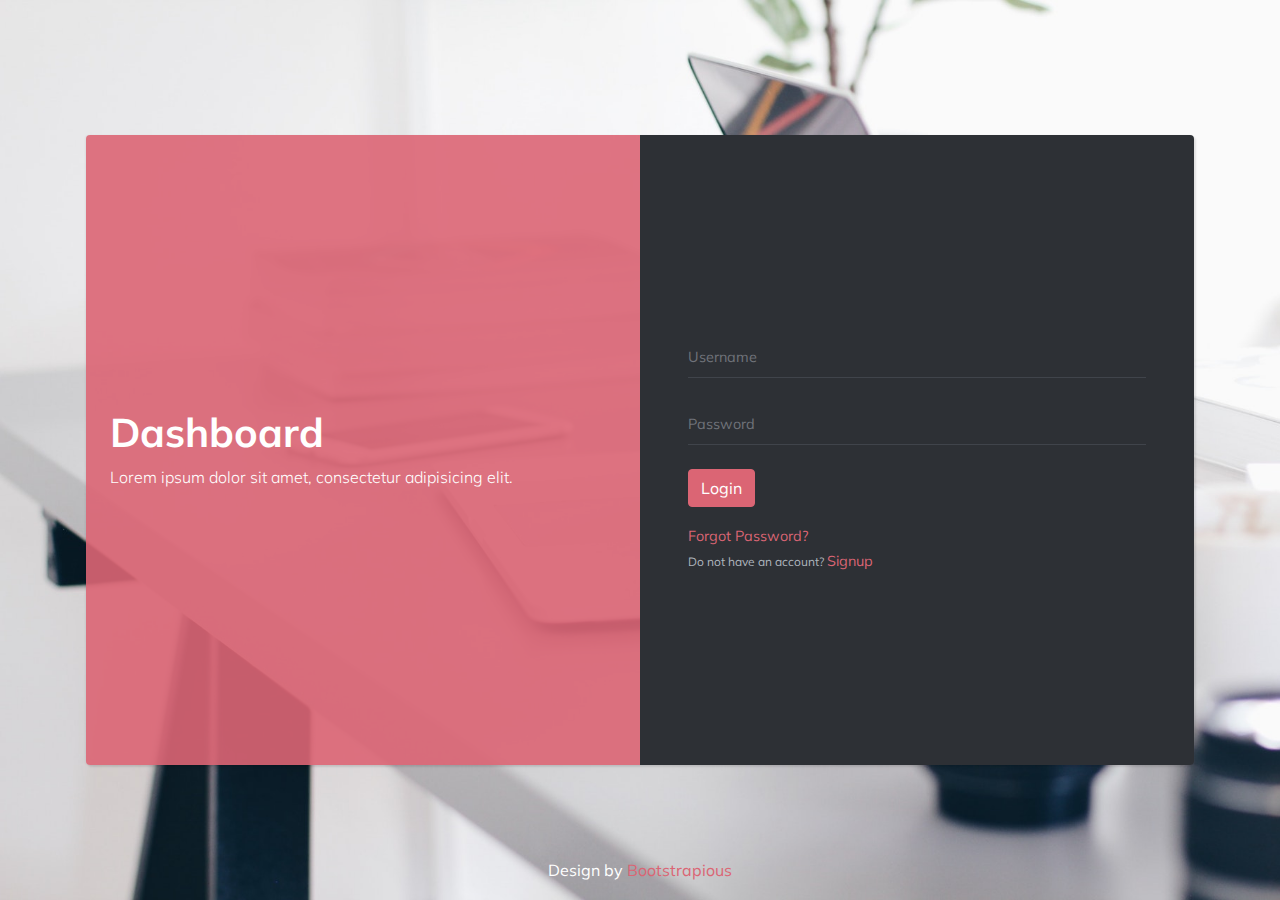
==== client/login.html @ 625f782d "Initialised frontend template" ====
<!DOCTYPE html>
<html>
  <head>
    <meta charset="utf-8">
    <meta http-equiv="X-UA-Compatible" content="IE=edge">
    <title>Dark Admin by Bootstrapious.com</title>
    <meta name="description" content="">
    <meta name="viewport" content="width=device-width, initial-scale=1">
    <meta name="robots" content="all,follow">
    <!-- Choices.js-->
    <link rel="stylesheet" href="vendor/choices.js/public/assets/styles/choices.min.css">
    <!-- Google fonts - Muli-->
    <link rel="stylesheet" href="https://fonts.googleapis.com/css?family=Muli:300,400,700">
    <!-- theme stylesheet-->
    <link rel="stylesheet" href="css/style.default.css" id="theme-stylesheet">
    <!-- Custom stylesheet - for your changes-->
    <link rel="stylesheet" href="css/custom.css">
    <!-- Favicon-->
    <link rel="shortcut icon" href="img/favicon.ico">
    <!-- Tweaks for older IEs--><!--[if lt IE 9]>
        <script src="https://oss.maxcdn.com/html5shiv/3.7.3/html5shiv.min.js"></script>
        <script src="https://oss.maxcdn.com/respond/1.4.2/respond.min.js"></script><![endif]-->
  </head>
  <body>
    <div class="login-page">
      <div class="container d-flex align-items-center position-relative py-5">
        <div class="card shadow-sm w-100 rounded overflow-hidden bg-none">
          <div class="card-body p-0">
            <div class="row gx-0 align-items-stretch">
              <!-- Logo & Information Panel-->
              <div class="col-lg-6">
                <div class="info d-flex justify-content-center flex-column p-4 h-100">
                  <div class="py-5">
                    <h1 class="display-6 fw-bold">Dashboard</h1>
                    <p class="fw-light mb-0">Lorem ipsum dolor sit amet, consectetur adipisicing elit.</p>
                  </div>
                </div>
              </div>
              <!-- Form Panel    -->
              <div class="col-lg-6 bg-white">
                <div class="d-flex align-items-center px-4 px-lg-5 h-100 bg-dash-dark-2">
                  <form class="login-form py-5 w-100" method="get" action="index.html">
                    <div class="input-material-group mb-3">
                      <input class="input-material" id="login-username" type="text" name="loginUsername" autocomplete="off" required data-validate-field="loginUsername">
                      <label class="label-material" for="login-username">Username</label>
                    </div>
                    <div class="input-material-group mb-4">
                      <input class="input-material" id="login-password" type="password" name="loginPassword" required data-validate-field="loginPassword">
                      <label class="label-material" for="login-password">Password</label>
                    </div>
                    <button class="btn btn-primary mb-3" id="login" type="submit">Login</button><br><a class="text-sm text-paleBlue" href="#">Forgot Password?</a><br><small class="text-gray-500">Do not have an account? </small><a class="text-sm text-paleBlue" href="register.html">Signup</a>
                  </form>
                </div>
              </div>
            </div>
          </div>
        </div>
      </div>
      <div class="login-footer text-center position-absolute bottom-0 start-0 w-100">
        <p class="text-white">Design by <a class="external" href="https://bootstrapious.com/p/admin-template">Bootstrapious</a>
          <!-- Please do not remove the backlink to us unless you support further theme's development at https://bootstrapious.com/donate. It is part of the license conditions. Thank you for understanding :)-->
        </p>
      </div>
    </div>
    <!-- JavaScript files-->
    <script src="vendor/bootstrap/js/bootstrap.bundle.min.js"></script>
    <script src="vendor/just-validate/js/just-validate.min.js"></script>
    <script src="vendor/chart.js/Chart.min.js"></script>
    <script src="vendor/choices.js/public/assets/scripts/choices.min.js"></script>
    <!-- Main File-->
    <script src="js/front.js"></script>
    <script>
      // ------------------------------------------------------- //
      //   Inject SVG Sprite - 
      //   see more here 
      //   https://css-tricks.com/ajaxing-svg-sprite/
      // ------------------------------------------------------ //
      function injectSvgSprite(path) {
      
          var ajax = new XMLHttpRequest();
          ajax.open("GET", path, true);
          ajax.send();
          ajax.onload = function(e) {
          var div = document.createElement("div");
          div.className = 'd-none';
          div.innerHTML = ajax.responseText;
          document.body.insertBefore(div, document.body.childNodes[0]);
          }
      }
      // this is set to BootstrapTemple website as you cannot 
      // inject local SVG sprite (using only 'icons/orion-svg-sprite.svg' path)
      // while using file:// protocol
      // pls don't forget to change to your domain :)
      injectSvgSprite('https://bootstraptemple.com/files/icons/orion-svg-sprite.svg'); 
      
      
    </script>
    <!-- FontAwesome CSS - loading as last, so it doesn't block rendering-->
    <link rel="stylesheet" href="https://use.fontawesome.com/releases/v5.7.1/css/all.css" integrity="sha384-fnmOCqbTlWIlj8LyTjo7mOUStjsKC4pOpQbqyi7RrhN7udi9RwhKkMHpvLbHG9Sr" crossorigin="anonymous">
  </body>
</html>
---- client/vendor/choices.js/public/assets/styles/choices.min.css ----
.choices{position:relative;margin-bottom:24px;font-size:16px}.choices:focus{outline:0}.choices:last-child{margin-bottom:0}.choices.is-disabled .choices__inner,.choices.is-disabled .choices__input{background-color:#eaeaea;cursor:not-allowed;-webkit-user-select:none;-ms-user-select:none;user-select:none}.choices.is-disabled .choices__item{cursor:not-allowed}.choices [hidden]{display:none!important}.choices[data-type*=select-one]{cursor:pointer}.choices[data-type*=select-one] .choices__inner{padding-bottom:7.5px}.choices[data-type*=select-one] .choices__input{display:block;width:100%;padding:10px;border-bottom:1px solid #ddd;background-color:#fff;margin:0}.choices[data-type*=select-one] .choices__button{background-image:url([data-uri]);padding:0;background-size:8px;position:absolute;top:50%;right:0;margin-top:-10px;margin-right:25px;height:20px;width:20px;border-radius:10em;opacity:.5}.choices[data-type*=select-one] .choices__button:focus,.choices[data-type*=select-one] .choices__button:hover{opacity:1}.choices[data-type*=select-one] .choices__button:focus{box-shadow:0 0 0 2px #00bcd4}.choices[data-type*=select-one] .choices__item[data-value=''] .choices__button{display:none}.choices[data-type*=select-one]:after{content:'';height:0;width:0;border-style:solid;border-color:#333 transparent transparent;border-width:5px;position:absolute;right:11.5px;top:50%;margin-top:-2.5px;pointer-events:none}.choices[data-type*=select-one].is-open:after{border-color:transparent transparent #333;margin-top:-7.5px}.choices[data-type*=select-one][dir=rtl]:after{left:11.5px;right:auto}.choices[data-type*=select-one][dir=rtl] .choices__button{right:auto;left:0;margin-left:25px;margin-right:0}.choices[data-type*=select-multiple] .choices__inner,.choices[data-type*=text] .choices__inner{cursor:text}.choices[data-type*=select-multiple] .choices__button,.choices[data-type*=text] .choices__button{position:relative;display:inline-block;margin:0 -4px 0 8px;padding-left:16px;border-left:1px solid #008fa1;background-image:url([data-uri]);background-size:8px;width:8px;line-height:1;opacity:.75;border-radius:0}.choices[data-type*=select-multiple] .choices__button:focus,.choices[data-type*=select-multiple] .choices__button:hover,.choices[data-type*=text] .choices__button:focus,.choices[data-type*=text] .choices__button:hover{opacity:1}.choices__inner{display:inline-block;vertical-align:top;width:100%;background-color:#f9f9f9;padding:7.5px 7.5px 3.75px;border:1px solid #ddd;border-radius:2.5px;font-size:14px;min-height:44px;overflow:hidden}.is-focused .choices__inner,.is-open .choices__inner{border-color:#b7b7b7}.is-open .choices__inner{border-radius:2.5px 2.5px 0 0}.is-flipped.is-open .choices__inner{border-radius:0 0 2.5px 2.5px}.choices__list{margin:0;padding-left:0;list-style:none}.choices__list--single{display:inline-block;padding:4px 16px 4px 4px;width:100%}[dir=rtl] .choices__list--single{padding-right:4px;padding-left:16px}.choices__list--single .choices__item{width:100%}.choices__list--multiple{display:inline}.choices__list--multiple .choices__item{display:inline-block;vertical-align:middle;border-radius:20px;padding:4px 10px;font-size:12px;font-weight:500;margin-right:3.75px;margin-bottom:3.75px;background-color:#00bcd4;border:1px solid #00a5bb;color:#fff;word-break:break-all;box-sizing:border-box}.choices__list--multiple .choices__item[data-deletable]{padding-right:5px}[dir=rtl] .choices__list--multiple .choices__item{margin-right:0;margin-left:3.75px}.choices__list--multiple .choices__item.is-highlighted{background-color:#00a5bb;border:1px solid #008fa1}.is-disabled .choices__list--multiple .choices__item{background-color:#aaa;border:1px solid #919191}.choices__list--dropdown{visibility:hidden;z-index:1;position:absolute;width:100%;background-color:#fff;border:1px solid #ddd;top:100%;margin-top:-1px;border-bottom-left-radius:2.5px;border-bottom-right-radius:2.5px;overflow:hidden;word-break:break-all;will-change:visibility}.choices__list--dropdown.is-active{visibility:visible}.is-open .choices__list--dropdown{border-color:#b7b7b7}.is-flipped .choices__list--dropdown{top:auto;bottom:100%;margin-top:0;margin-bottom:-1px;border-radius:.25rem .25rem 0 0}.choices__list--dropdown .choices__list{position:relative;max-height:300px;overflow:auto;-webkit-overflow-scrolling:touch;will-change:scroll-position}.choices__list--dropdown .choices__item{position:relative;padding:10px;font-size:14px}[dir=rtl] .choices__list--dropdown .choices__item{text-align:right}@media (min-width:640px){.choices__list--dropdown .choices__item--selectable{padding-right:100px}.choices__list--dropdown .choices__item--selectable:after{content:attr(data-select-text);font-size:12px;opacity:0;position:absolute;right:10px;top:50%;transform:translateY(-50%)}[dir=rtl] .choices__list--dropdown .choices__item--selectable{text-align:right;padding-left:100px;padding-right:10px}[dir=rtl] .choices__list--dropdown .choices__item--selectable:after{right:auto;left:10px}}.choices__list--dropdown .choices__item--selectable.is-highlighted{background-color:#f2f2f2}.choices__list--dropdown .choices__item--selectable.is-highlighted:after{opacity:.5}.choices__item{cursor:default}.choices__item--selectable{cursor:pointer}.choices__item--disabled{cursor:not-allowed;-webkit-user-select:none;-ms-user-select:none;user-select:none;opacity:.5}.choices__heading{font-weight:600;font-size:12px;padding:10px;border-bottom:1px solid #f7f7f7;color:gray}.choices__button{text-indent:-9999px;-webkit-appearance:none;-moz-appearance:none;appearance:none;border:0;background-color:transparent;background-repeat:no-repeat;background-position:center;cursor:pointer}.choices__button:focus,.choices__input:focus{outline:0}.choices__input{display:inline-block;vertical-align:baseline;background-color:#f9f9f9;font-size:14px;margin-bottom:5px;border:0;border-radius:0;max-width:100%;padding:4px 0 4px 2px}[dir=rtl] .choices__input{padding-right:2px;padding-left:0}.choices__placeholder{opacity:.5}
---- client/css/style.default.css ----
/*
==========================================================
==========================================================

Bootstrap 5 Dark Admin Template

https://bootstrapious.com/p/bootstrap-4-dark-admin

==========================================================
==========================================================
*/
/*!
 * Bootstrap v5.0.2 (https://getbootstrap.com/)
 * Copyright 2011-2021 The Bootstrap Authors
 * Copyright 2011-2021 Twitter, Inc.
 * Licensed under MIT (https://github.com/twbs/bootstrap/blob/main/LICENSE)
 */
:root {
  --bs-blue: #0d6efd;
  --bs-indigo: #6610f2;
  --bs-purple: #6f42c1;
  --bs-pink: #d63384;
  --bs-red: #dc3545;
  --bs-orange: #fd7e14;
  --bs-yellow: #ffc107;
  --bs-green: #28a745;
  --bs-teal: #20c997;
  --bs-cyan: #17a2b8;
  --bs-white: #fff;
  --bs-gray: #8a8d93;
  --bs-gray-dark: #343a40;
  --bs-primary: #db6574;
  --bs-secondary: #8a8d93;
  --bs-success: #28a745;
  --bs-info: #17a2b8;
  --bs-warning: #ffc107;
  --bs-danger: #dc3545;
  --bs-light: #f8f9fa;
  --bs-dark: #343a40;
  --bs-font-sans-serif: "Muli", -apple-system, "Segoe UI", Roboto, "Helvetica Neue", Arial, "Noto Sans", sans-serif, "Apple Color Emoji", "Segoe UI Emoji", "Segoe UI Symbol", "Noto Color Emoji";
  --bs-font-monospace: SFMono-Regular, Menlo, Monaco, Consolas, "Liberation Mono", "Courier New", monospace;
  --bs-gradient: linear-gradient(180deg, rgba(255, 255, 255, 0.15), rgba(255, 255, 255, 0));
}

*,
*::before,
*::after {
  -webkit-box-sizing: border-box;
  box-sizing: border-box;
}

@media (prefers-reduced-motion: no-preference) {
  :root {
    scroll-behavior: smooth;
  }
}

body {
  margin: 0;
  font-family: var(--bs-font-sans-serif);
  font-size: 1rem;
  font-weight: 400;
  line-height: 1.5;
  color: #8a8d93;
  background-color: #2d3035;
  -webkit-text-size-adjust: 100%;
  -webkit-tap-highlight-color: rgba(0, 0, 0, 0);
}

hr {
  margin: 1rem 0;
  color: inherit;
  background-color: currentColor;
  border: 0;
  opacity: 0.25;
}

hr:not([size]) {
  height: 1px;
}

h1, .h1, h2, .h2, h3, .h3, h4, .h4, h5, .h5, h6, .h6 {
  margin-top: 0;
  margin-bottom: 0.5rem;
  font-weight: 700;
  line-height: 1.2;
}

h1, .h1 {
  font-size: calc(1.375rem + 1.5vw);
}

@media (min-width: 1200px) {
  h1, .h1 {
    font-size: 2.5rem;
  }
}

h2, .h2 {
  font-size: calc(1.325rem + 0.9vw);
}

@media (min-width: 1200px) {
  h2, .h2 {
    font-size: 2rem;
  }
}

h3, .h3 {
  font-size: calc(1.275rem + 0.3vw);
}

@media (min-width: 1200px) {
  h3, .h3 {
    font-size: 1.5rem;
  }
}

h4, .h4 {
  font-size: 1.25rem;
}

h5, .h5 {
  font-size: 1.1rem;
}

h6, .h6 {
  font-size: 0.95rem;
}

p {
  margin-top: 0;
  margin-bottom: 1rem;
}

abbr[title],
abbr[data-bs-original-title] {
  text-decoration: underline dotted;
  cursor: help;
  text-decoration-skip-ink: none;
}

address {
  margin-bottom: 1rem;
  font-style: normal;
  line-height: inherit;
}

ol,
ul {
  padding-left: 2rem;
}

ol,
ul,
dl {
  margin-top: 0;
  margin-bottom: 1rem;
}

ol ol,
ul ul,
ol ul,
ul ol {
  margin-bottom: 0;
}

dt {
  font-weight: 700;
}

dd {
  margin-bottom: .5rem;
  margin-left: 0;
}

blockquote {
  margin: 0 0 1rem;
}

b,
strong {
  font-weight: bolder;
}

small, .small {
  font-size: 0.75em;
}

mark, .mark {
  padding: 0.2em;
  background-color: #fcf8e3;
}

sub,
sup {
  position: relative;
  font-size: 0.75em;
  line-height: 0;
  vertical-align: baseline;
}

sub {
  bottom: -.25em;
}

sup {
  top: -.5em;
}

a {
  color: #db6574;
  text-decoration: underline;
}

a:hover {
  color: #c52e41;
}

a:not([href]):not([class]), a:not([href]):not([class]):hover {
  color: inherit;
  text-decoration: none;
}

pre,
code,
kbd,
samp {
  font-family: var(--bs-font-monospace);
  font-size: 1em;
  direction: ltr /* rtl:ignore */;
  unicode-bidi: bidi-override;
}

pre {
  display: block;
  margin-top: 0;
  margin-bottom: 1rem;
  overflow: auto;
  font-size: 0.75em;
}

pre code {
  font-size: inherit;
  color: inherit;
  word-break: normal;
}

code {
  font-size: 0.75em;
  color: #d63384;
  word-wrap: break-word;
}

a > code {
  color: inherit;
}

kbd {
  padding: 0.2rem 0.4rem;
  font-size: 0.75em;
  color: #fff;
  background-color: #212529;
  border-radius: 0.2rem;
}

kbd kbd {
  padding: 0;
  font-size: 1em;
  font-weight: 700;
}

figure {
  margin: 0 0 1rem;
}

img,
svg {
  vertical-align: middle;
}

table {
  caption-side: bottom;
  border-collapse: collapse;
}

caption {
  padding-top: 0.75rem;
  padding-bottom: 0.75rem;
  color: #8a8d93;
  text-align: left;
}

th {
  text-align: inherit;
  text-align: -webkit-match-parent;
}

thead,
tbody,
tfoot,
tr,
td,
th {
  border-color: inherit;
  border-style: solid;
  border-width: 0;
}

label {
  display: inline-block;
}

button {
  border-radius: 0;
}

button:focus:not(:focus-visible) {
  outline: 0;
}

input,
button,
select,
optgroup,
textarea {
  margin: 0;
  font-family: inherit;
  font-size: inherit;
  line-height: inherit;
}

button,
select {
  text-transform: none;
}

[role="button"] {
  cursor: pointer;
}

select {
  word-wrap: normal;
}

select:disabled {
  opacity: 1;
}

[list]::-webkit-calendar-picker-indicator {
  display: none;
}

button,
[type="button"],
[type="reset"],
[type="submit"] {
  -webkit-appearance: button;
}

button:not(:disabled),
[type="button"]:not(:disabled),
[type="reset"]:not(:disabled),
[type="submit"]:not(:disabled) {
  cursor: pointer;
}

::-moz-focus-inner {
  padding: 0;
  border-style: none;
}

textarea {
  resize: vertical;
}

fieldset {
  min-width: 0;
  padding: 0;
  margin: 0;
  border: 0;
}

legend {
  float: left;
  width: 100%;
  padding: 0;
  margin-bottom: 0.5rem;
  font-size: calc(1.275rem + 0.3vw);
  line-height: inherit;
}

@media (min-width: 1200px) {
  legend {
    font-size: 1.5rem;
  }
}

legend + * {
  clear: left;
}

::-webkit-datetime-edit-fields-wrapper,
::-webkit-datetime-edit-text,
::-webkit-datetime-edit-minute,
::-webkit-datetime-edit-hour-field,
::-webkit-datetime-edit-day-field,
::-webkit-datetime-edit-month-field,
::-webkit-datetime-edit-year-field {
  padding: 0;
}

::-webkit-inner-spin-button {
  height: auto;
}

[type="search"] {
  outline-offset: -2px;
  -webkit-appearance: textfield;
}

/* rtl:raw:
[type="tel"],
[type="url"],
[type="email"],
[type="number"] {
  direction: ltr;
}
*/
::-webkit-search-decoration {
  -webkit-appearance: none;
}

::-webkit-color-swatch-wrapper {
  padding: 0;
}

::file-selector-button {
  font: inherit;
}

::-webkit-file-upload-button {
  font: inherit;
  -webkit-appearance: button;
}

output {
  display: inline-block;
}

iframe {
  border: 0;
}

summary {
  display: list-item;
  cursor: pointer;
}

progress {
  vertical-align: baseline;
}

[hidden] {
  display: none !important;
}

.lead {
  font-size: 1.25rem;
  font-weight: 300;
}

.display-1 {
  font-size: calc(1.625rem + 4.5vw);
  font-weight: 300;
  line-height: 1.2;
}

@media (min-width: 1200px) {
  .display-1 {
    font-size: 5rem;
  }
}

.display-2 {
  font-size: calc(1.575rem + 3.9vw);
  font-weight: 300;
  line-height: 1.2;
}

@media (min-width: 1200px) {
  .display-2 {
    font-size: 4.5rem;
  }
}

.display-3 {
  font-size: calc(1.525rem + 3.3vw);
  font-weight: 300;
  line-height: 1.2;
}

@media (min-width: 1200px) {
  .display-3 {
    font-size: 4rem;
  }
}

.display-4 {
  font-size: calc(1.475rem + 2.7vw);
  font-weight: 300;
  line-height: 1.2;
}

@media (min-width: 1200px) {
  .display-4 {
    font-size: 3.5rem;
  }
}

.display-5 {
  font-size: calc(1.425rem + 2.1vw);
  font-weight: 300;
  line-height: 1.2;
}

@media (min-width: 1200px) {
  .display-5 {
    font-size: 3rem;
  }
}

.display-6 {
  font-size: calc(1.375rem + 1.5vw);
  font-weight: 300;
  line-height: 1.2;
}

@media (min-width: 1200px) {
  .display-6 {
    font-size: 2.5rem;
  }
}

.list-unstyled {
  padding-left: 0;
  list-style: none;
}

.list-inline {
  padding-left: 0;
  list-style: none;
}

.list-inline-item {
  display: inline-block;
}

.list-inline-item:not(:last-child) {
  margin-right: 0.5rem;
}

.initialism {
  font-size: 0.75em;
  text-transform: uppercase;
}

.blockquote {
  margin-bottom: 1rem;
  font-size: 1.25rem;
}

.blockquote > :last-child {
  margin-bottom: 0;
}

.blockquote-footer {
  margin-top: -1rem;
  margin-bottom: 1rem;
  font-size: 0.75em;
  color: #8a8d93;
}

.blockquote-footer::before {
  content: "\2014\00A0";
}

.img-fluid {
  max-width: 100%;
  height: auto;
}

.img-thumbnail {
  padding: 0.25rem;
  background-color: #2d3035;
  border: 1px solid #dee2e6;
  border-radius: 0;
  max-width: 100%;
  height: auto;
}

.figure {
  display: inline-block;
}

.figure-img {
  margin-bottom: 0.5rem;
  line-height: 1;
}

.figure-caption {
  font-size: 0.75em;
  color: #8a8d93;
}

.container,
.container-fluid,
.container-sm,
.container-md,
.container-lg,
.container-xl,
.container-xxl {
  width: 100%;
  padding-right: var(--bs-gutter-x, 1rem);
  padding-left: var(--bs-gutter-x, 1rem);
  margin-right: auto;
  margin-left: auto;
}

@media (min-width: 576px) {
  .container, .container-sm {
    max-width: 540px;
  }
}

@media (min-width: 768px) {
  .container, .container-sm, .container-md {
    max-width: 720px;
  }
}

@media (min-width: 992px) {
  .container, .container-sm, .container-md, .container-lg {
    max-width: 960px;
  }
}

@media (min-width: 1200px) {
  .container, .container-sm, .container-md, .container-lg, .container-xl {
    max-width: 1140px;
  }
}

@media (min-width: 1400px) {
  .container, .container-sm, .container-md, .container-lg, .container-xl, .container-xxl {
    max-width: 1320px;
  }
}

.row {
  --bs-gutter-x: 1.5rem;
  --bs-gutter-y: 0;
  display: -webkit-box;
  display: -ms-flexbox;
  display: flex;
  -ms-flex-wrap: wrap;
  flex-wrap: wrap;
  margin-top: calc(var(--bs-gutter-y) * -1);
  margin-right: calc(var(--bs-gutter-x) * -.5);
  margin-left: calc(var(--bs-gutter-x) * -.5);
}

.row > * {
  -ms-flex-negative: 0;
  flex-shrink: 0;
  width: 100%;
  max-width: 100%;
  padding-right: calc(var(--bs-gutter-x) * .5);
  padding-left: calc(var(--bs-gutter-x) * .5);
  margin-top: var(--bs-gutter-y);
}

.col {
  -webkit-box-flex: 1;
  -ms-flex: 1 0 0%;
  flex: 1 0 0%;
}

.row-cols-auto > * {
  -webkit-box-flex: 0;
  -ms-flex: 0 0 auto;
  flex: 0 0 auto;
  width: auto;
}

.row-cols-1 > * {
  -webkit-box-flex: 0;
  -ms-flex: 0 0 auto;
  flex: 0 0 auto;
  width: 100%;
}

.row-cols-2 > * {
  -webkit-box-flex: 0;
  -ms-flex: 0 0 auto;
  flex: 0 0 auto;
  width: 50%;
}

.row-cols-3 > * {
  -webkit-box-flex: 0;
  -ms-flex: 0 0 auto;
  flex: 0 0 auto;
  width: 33.33333%;
}

.row-cols-4 > * {
  -webkit-box-flex: 0;
  -ms-flex: 0 0 auto;
  flex: 0 0 auto;
  width: 25%;
}

.row-cols-5 > * {
  -webkit-box-flex: 0;
  -ms-flex: 0 0 auto;
  flex: 0 0 auto;
  width: 20%;
}

.row-cols-6 > * {
  -webkit-box-flex: 0;
  -ms-flex: 0 0 auto;
  flex: 0 0 auto;
  width: 16.66667%;
}

@media (min-width: 576px) {
  .col-sm {
    -webkit-box-flex: 1;
    -ms-flex: 1 0 0%;
    flex: 1 0 0%;
  }
  .row-cols-sm-auto > * {
    -webkit-box-flex: 0;
    -ms-flex: 0 0 auto;
    flex: 0 0 auto;
    width: auto;
  }
  .row-cols-sm-1 > * {
    -webkit-box-flex: 0;
    -ms-flex: 0 0 auto;
    flex: 0 0 auto;
    width: 100%;
  }
  .row-cols-sm-2 > * {
    -webkit-box-flex: 0;
    -ms-flex: 0 0 auto;
    flex: 0 0 auto;
    width: 50%;
  }
  .row-cols-sm-3 > * {
    -webkit-box-flex: 0;
    -ms-flex: 0 0 auto;
    flex: 0 0 auto;
    width: 33.33333%;
  }
  .row-cols-sm-4 > * {
    -webkit-box-flex: 0;
    -ms-flex: 0 0 auto;
    flex: 0 0 auto;
    width: 25%;
  }
  .row-cols-sm-5 > * {
    -webkit-box-flex: 0;
    -ms-flex: 0 0 auto;
    flex: 0 0 auto;
    width: 20%;
  }
  .row-cols-sm-6 > * {
    -webkit-box-flex: 0;
    -ms-flex: 0 0 auto;
    flex: 0 0 auto;
    width: 16.66667%;
  }
}

@media (min-width: 768px) {
  .col-md {
    -webkit-box-flex: 1;
    -ms-flex: 1 0 0%;
    flex: 1 0 0%;
  }
  .row-cols-md-auto > * {
    -webkit-box-flex: 0;
    -ms-flex: 0 0 auto;
    flex: 0 0 auto;
    width: auto;
  }
  .row-cols-md-1 > * {
    -webkit-box-flex: 0;
    -ms-flex: 0 0 auto;
    flex: 0 0 auto;
    width: 100%;
  }
  .row-cols-md-2 > * {
    -webkit-box-flex: 0;
    -ms-flex: 0 0 auto;
    flex: 0 0 auto;
    width: 50%;
  }
  .row-cols-md-3 > * {
    -webkit-box-flex: 0;
    -ms-flex: 0 0 auto;
    flex: 0 0 auto;
    width: 33.33333%;
  }
  .row-cols-md-4 > * {
    -webkit-box-flex: 0;
    -ms-flex: 0 0 auto;
    flex: 0 0 auto;
    width: 25%;
  }
  .row-cols-md-5 > * {
    -webkit-box-flex: 0;
    -ms-flex: 0 0 auto;
    flex: 0 0 auto;
    width: 20%;
  }
  .row-cols-md-6 > * {
    -webkit-box-flex: 0;
    -ms-flex: 0 0 auto;
    flex: 0 0 auto;
    width: 16.66667%;
  }
}

@media (min-width: 992px) {
  .col-lg {
    -webkit-box-flex: 1;
    -ms-flex: 1 0 0%;
    flex: 1 0 0%;
  }
  .row-cols-lg-auto > * {
    -webkit-box-flex: 0;
    -ms-flex: 0 0 auto;
    flex: 0 0 auto;
    width: auto;
  }
  .row-cols-lg-1 > * {
    -webkit-box-flex: 0;
    -ms-flex: 0 0 auto;
    flex: 0 0 auto;
    width: 100%;
  }
  .row-cols-lg-2 > * {
    -webkit-box-flex: 0;
    -ms-flex: 0 0 auto;
    flex: 0 0 auto;
    width: 50%;
  }
  .row-cols-lg-3 > * {
    -webkit-box-flex: 0;
    -ms-flex: 0 0 auto;
    flex: 0 0 auto;
    width: 33.33333%;
  }
  .row-cols-lg-4 > * {
    -webkit-box-flex: 0;
    -ms-flex: 0 0 auto;
    flex: 0 0 auto;
    width: 25%;
  }
  .row-cols-lg-5 > * {
    -webkit-box-flex: 0;
    -ms-flex: 0 0 auto;
    flex: 0 0 auto;
    width: 20%;
  }
  .row-cols-lg-6 > * {
    -webkit-box-flex: 0;
    -ms-flex: 0 0 auto;
    flex: 0 0 auto;
    width: 16.66667%;
  }
}

@media (min-width: 1200px) {
  .col-xl {
    -webkit-box-flex: 1;
    -ms-flex: 1 0 0%;
    flex: 1 0 0%;
  }
  .row-cols-xl-auto > * {
    -webkit-box-flex: 0;
    -ms-flex: 0 0 auto;
    flex: 0 0 auto;
    width: auto;
  }
  .row-cols-xl-1 > * {
    -webkit-box-flex: 0;
    -ms-flex: 0 0 auto;
    flex: 0 0 auto;
    width: 100%;
  }
  .row-cols-xl-2 > * {
    -webkit-box-flex: 0;
    -ms-flex: 0 0 auto;
    flex: 0 0 auto;
    width: 50%;
  }
  .row-cols-xl-3 > * {
    -webkit-box-flex: 0;
    -ms-flex: 0 0 auto;
    flex: 0 0 auto;
    width: 33.33333%;
  }
  .row-cols-xl-4 > * {
    -webkit-box-flex: 0;
    -ms-flex: 0 0 auto;
    flex: 0 0 auto;
    width: 25%;
  }
  .row-cols-xl-5 > * {
    -webkit-box-flex: 0;
    -ms-flex: 0 0 auto;
    flex: 0 0 auto;
    width: 20%;
  }
  .row-cols-xl-6 > * {
    -webkit-box-flex: 0;
    -ms-flex: 0 0 auto;
    flex: 0 0 auto;
    width: 16.66667%;
  }
}

@media (min-width: 1400px) {
  .col-xxl {
    -webkit-box-flex: 1;
    -ms-flex: 1 0 0%;
    flex: 1 0 0%;
  }
  .row-cols-xxl-auto > * {
    -webkit-box-flex: 0;
    -ms-flex: 0 0 auto;
    flex: 0 0 auto;
    width: auto;
  }
  .row-cols-xxl-1 > * {
    -webkit-box-flex: 0;
    -ms-flex: 0 0 auto;
    flex: 0 0 auto;
    width: 100%;
  }
  .row-cols-xxl-2 > * {
    -webkit-box-flex: 0;
    -ms-flex: 0 0 auto;
    flex: 0 0 auto;
    width: 50%;
  }
  .row-cols-xxl-3 > * {
    -webkit-box-flex: 0;
    -ms-flex: 0 0 auto;
    flex: 0 0 auto;
    width: 33.33333%;
  }
  .row-cols-xxl-4 > * {
    -webkit-box-flex: 0;
    -ms-flex: 0 0 auto;
    flex: 0 0 auto;
    width: 25%;
  }
  .row-cols-xxl-5 > * {
    -webkit-box-flex: 0;
    -ms-flex: 0 0 auto;
    flex: 0 0 auto;
    width: 20%;
  }
  .row-cols-xxl-6 > * {
    -webkit-box-flex: 0;
    -ms-flex: 0 0 auto;
    flex: 0 0 auto;
    width: 16.66667%;
  }
}

.col-auto {
  -webkit-box-flex: 0;
  -ms-flex: 0 0 auto;
  flex: 0 0 auto;
  width: auto;
}

.col-1 {
  -webkit-box-flex: 0;
  -ms-flex: 0 0 auto;
  flex: 0 0 auto;
  width: 8.33333%;
}

.col-2 {
  -webkit-box-flex: 0;
  -ms-flex: 0 0 auto;
  flex: 0 0 auto;
  width: 16.66667%;
}

.col-3 {
  -webkit-box-flex: 0;
  -ms-flex: 0 0 auto;
  flex: 0 0 auto;
  width: 25%;
}

.col-4 {
  -webkit-box-flex: 0;
  -ms-flex: 0 0 auto;
  flex: 0 0 auto;
  width: 33.33333%;
}

.col-5 {
  -webkit-box-flex: 0;
  -ms-flex: 0 0 auto;
  flex: 0 0 auto;
  width: 41.66667%;
}

.col-6 {
  -webkit-box-flex: 0;
  -ms-flex: 0 0 auto;
  flex: 0 0 auto;
  width: 50%;
}

.col-7 {
  -webkit-box-flex: 0;
  -ms-flex: 0 0 auto;
  flex: 0 0 auto;
  width: 58.33333%;
}

.col-8 {
  -webkit-box-flex: 0;
  -ms-flex: 0 0 auto;
  flex: 0 0 auto;
  width: 66.66667%;
}

.col-9 {
  -webkit-box-flex: 0;
  -ms-flex: 0 0 auto;
  flex: 0 0 auto;
  width: 75%;
}

.col-10 {
  -webkit-box-flex: 0;
  -ms-flex: 0 0 auto;
  flex: 0 0 auto;
  width: 83.33333%;
}

.col-11 {
  -webkit-box-flex: 0;
  -ms-flex: 0 0 auto;
  flex: 0 0 auto;
  width: 91.66667%;
}

.col-12 {
  -webkit-box-flex: 0;
  -ms-flex: 0 0 auto;
  flex: 0 0 auto;
  width: 100%;
}

.offset-1 {
  margin-left: 8.33333%;
}

.offset-2 {
  margin-left: 16.66667%;
}

.offset-3 {
  margin-left: 25%;
}

.offset-4 {
  margin-left: 33.33333%;
}

.offset-5 {
  margin-left: 41.66667%;
}

.offset-6 {
  margin-left: 50%;
}

.offset-7 {
  margin-left: 58.33333%;
}

.offset-8 {
  margin-left: 66.66667%;
}

.offset-9 {
  margin-left: 75%;
}

.offset-10 {
  margin-left: 83.33333%;
}

.offset-11 {
  margin-left: 91.66667%;
}

.g-0,
.gx-0 {
  --bs-gutter-x: 0;
}

.g-0,
.gy-0 {
  --bs-gutter-y: 0;
}

.g-1,
.gx-1 {
  --bs-gutter-x: 0.25rem;
}

.g-1,
.gy-1 {
  --bs-gutter-y: 0.25rem;
}

.g-2,
.gx-2 {
  --bs-gutter-x: 0.5rem;
}

.g-2,
.gy-2 {
  --bs-gutter-y: 0.5rem;
}

.g-3,
.gx-3 {
  --bs-gutter-x: 1rem;
}

.g-3,
.gy-3 {
  --bs-gutter-y: 1rem;
}

.g-4,
.gx-4 {
  --bs-gutter-x: 1.5rem;
}

.g-4,
.gy-4 {
  --bs-gutter-y: 1.5rem;
}

.g-5,
.gx-5 {
  --bs-gutter-x: 3rem;
}

.g-5,
.gy-5 {
  --bs-gutter-y: 3rem;
}

@media (min-width: 576px) {
  .col-sm-auto {
    -webkit-box-flex: 0;
    -ms-flex: 0 0 auto;
    flex: 0 0 auto;
    width: auto;
  }
  .col-sm-1 {
    -webkit-box-flex: 0;
    -ms-flex: 0 0 auto;
    flex: 0 0 auto;
    width: 8.33333%;
  }
  .col-sm-2 {
    -webkit-box-flex: 0;
    -ms-flex: 0 0 auto;
    flex: 0 0 auto;
    width: 16.66667%;
  }
  .col-sm-3 {
    -webkit-box-flex: 0;
    -ms-flex: 0 0 auto;
    flex: 0 0 auto;
    width: 25%;
  }
  .col-sm-4 {
    -webkit-box-flex: 0;
    -ms-flex: 0 0 auto;
    flex: 0 0 auto;
    width: 33.33333%;
  }
  .col-sm-5 {
    -webkit-box-flex: 0;
    -ms-flex: 0 0 auto;
    flex: 0 0 auto;
    width: 41.66667%;
  }
  .col-sm-6 {
    -webkit-box-flex: 0;
    -ms-flex: 0 0 auto;
    flex: 0 0 auto;
    width: 50%;
  }
  .col-sm-7 {
    -webkit-box-flex: 0;
    -ms-flex: 0 0 auto;
    flex: 0 0 auto;
    width: 58.33333%;
  }
  .col-sm-8 {
    -webkit-box-flex: 0;
    -ms-flex: 0 0 auto;
    flex: 0 0 auto;
    width: 66.66667%;
  }
  .col-sm-9 {
    -webkit-box-flex: 0;
    -ms-flex: 0 0 auto;
    flex: 0 0 auto;
    width: 75%;
  }
  .col-sm-10 {
    -webkit-box-flex: 0;
    -ms-flex: 0 0 auto;
    flex: 0 0 auto;
    width: 83.33333%;
  }
  .col-sm-11 {
    -webkit-box-flex: 0;
    -ms-flex: 0 0 auto;
    flex: 0 0 auto;
    width: 91.66667%;
  }
  .col-sm-12 {
    -webkit-box-flex: 0;
    -ms-flex: 0 0 auto;
    flex: 0 0 auto;
    width: 100%;
  }
  .offset-sm-0 {
    margin-left: 0;
  }
  .offset-sm-1 {
    margin-left: 8.33333%;
  }
  .offset-sm-2 {
    margin-left: 16.66667%;
  }
  .offset-sm-3 {
    margin-left: 25%;
  }
  .offset-sm-4 {
    margin-left: 33.33333%;
  }
  .offset-sm-5 {
    margin-left: 41.66667%;
  }
  .offset-sm-6 {
    margin-left: 50%;
  }
  .offset-sm-7 {
    margin-left: 58.33333%;
  }
  .offset-sm-8 {
    margin-left: 66.66667%;
  }
  .offset-sm-9 {
    margin-left: 75%;
  }
  .offset-sm-10 {
    margin-left: 83.33333%;
  }
  .offset-sm-11 {
    margin-left: 91.66667%;
  }
  .g-sm-0,
  .gx-sm-0 {
    --bs-gutter-x: 0;
  }
  .g-sm-0,
  .gy-sm-0 {
    --bs-gutter-y: 0;
  }
  .g-sm-1,
  .gx-sm-1 {
    --bs-gutter-x: 0.25rem;
  }
  .g-sm-1,
  .gy-sm-1 {
    --bs-gutter-y: 0.25rem;
  }
  .g-sm-2,
  .gx-sm-2 {
    --bs-gutter-x: 0.5rem;
  }
  .g-sm-2,
  .gy-sm-2 {
    --bs-gutter-y: 0.5rem;
  }
  .g-sm-3,
  .gx-sm-3 {
    --bs-gutter-x: 1rem;
  }
  .g-sm-3,
  .gy-sm-3 {
    --bs-gutter-y: 1rem;
  }
  .g-sm-4,
  .gx-sm-4 {
    --bs-gutter-x: 1.5rem;
  }
  .g-sm-4,
  .gy-sm-4 {
    --bs-gutter-y: 1.5rem;
  }
  .g-sm-5,
  .gx-sm-5 {
    --bs-gutter-x: 3rem;
  }
  .g-sm-5,
  .gy-sm-5 {
    --bs-gutter-y: 3rem;
  }
}

@media (min-width: 768px) {
  .col-md-auto {
    -webkit-box-flex: 0;
    -ms-flex: 0 0 auto;
    flex: 0 0 auto;
    width: auto;
  }
  .col-md-1 {
    -webkit-box-flex: 0;
    -ms-flex: 0 0 auto;
    flex: 0 0 auto;
    width: 8.33333%;
  }
  .col-md-2 {
    -webkit-box-flex: 0;
    -ms-flex: 0 0 auto;
    flex: 0 0 auto;
    width: 16.66667%;
  }
  .col-md-3 {
    -webkit-box-flex: 0;
    -ms-flex: 0 0 auto;
    flex: 0 0 auto;
    width: 25%;
  }
  .col-md-4 {
    -webkit-box-flex: 0;
    -ms-flex: 0 0 auto;
    flex: 0 0 auto;
    width: 33.33333%;
  }
  .col-md-5 {
    -webkit-box-flex: 0;
    -ms-flex: 0 0 auto;
    flex: 0 0 auto;
    width: 41.66667%;
  }
  .col-md-6 {
    -webkit-box-flex: 0;
    -ms-flex: 0 0 auto;
    flex: 0 0 auto;
    width: 50%;
  }
  .col-md-7 {
    -webkit-box-flex: 0;
    -ms-flex: 0 0 auto;
    flex: 0 0 auto;
    width: 58.33333%;
  }
  .col-md-8 {
    -webkit-box-flex: 0;
    -ms-flex: 0 0 auto;
    flex: 0 0 auto;
    width: 66.66667%;
  }
  .col-md-9 {
    -webkit-box-flex: 0;
    -ms-flex: 0 0 auto;
    flex: 0 0 auto;
    width: 75%;
  }
  .col-md-10 {
    -webkit-box-flex: 0;
    -ms-flex: 0 0 auto;
    flex: 0 0 auto;
    width: 83.33333%;
  }
  .col-md-11 {
    -webkit-box-flex: 0;
    -ms-flex: 0 0 auto;
    flex: 0 0 auto;
    width: 91.66667%;
  }
  .col-md-12 {
    -webkit-box-flex: 0;
    -ms-flex: 0 0 auto;
    flex: 0 0 auto;
    width: 100%;
  }
  .offset-md-0 {
    margin-left: 0;
  }
  .offset-md-1 {
    margin-left: 8.33333%;
  }
  .offset-md-2 {
    margin-left: 16.66667%;
  }
  .offset-md-3 {
    margin-left: 25%;
  }
  .offset-md-4 {
    margin-left: 33.33333%;
  }
  .offset-md-5 {
    margin-left: 41.66667%;
  }
  .offset-md-6 {
    margin-left: 50%;
  }
  .offset-md-7 {
    margin-left: 58.33333%;
  }
  .offset-md-8 {
    margin-left: 66.66667%;
  }
  .offset-md-9 {
    margin-left: 75%;
  }
  .offset-md-10 {
    margin-left: 83.33333%;
  }
  .offset-md-11 {
    margin-left: 91.66667%;
  }
  .g-md-0,
  .gx-md-0 {
    --bs-gutter-x: 0;
  }
  .g-md-0,
  .gy-md-0 {
    --bs-gutter-y: 0;
  }
  .g-md-1,
  .gx-md-1 {
    --bs-gutter-x: 0.25rem;
  }
  .g-md-1,
  .gy-md-1 {
    --bs-gutter-y: 0.25rem;
  }
  .g-md-2,
  .gx-md-2 {
    --bs-gutter-x: 0.5rem;
  }
  .g-md-2,
  .gy-md-2 {
    --bs-gutter-y: 0.5rem;
  }
  .g-md-3,
  .gx-md-3 {
    --bs-gutter-x: 1rem;
  }
  .g-md-3,
  .gy-md-3 {
    --bs-gutter-y: 1rem;
  }
  .g-md-4,
  .gx-md-4 {
    --bs-gutter-x: 1.5rem;
  }
  .g-md-4,
  .gy-md-4 {
    --bs-gutter-y: 1.5rem;
  }
  .g-md-5,
  .gx-md-5 {
    --bs-gutter-x: 3rem;
  }
  .g-md-5,
  .gy-md-5 {
    --bs-gutter-y: 3rem;
  }
}

@media (min-width: 992px) {
  .col-lg-auto {
    -webkit-box-flex: 0;
    -ms-flex: 0 0 auto;
    flex: 0 0 auto;
    width: auto;
  }
  .col-lg-1 {
    -webkit-box-flex: 0;
    -ms-flex: 0 0 auto;
    flex: 0 0 auto;
    width: 8.33333%;
  }
  .col-lg-2 {
    -webkit-box-flex: 0;
    -ms-flex: 0 0 auto;
    flex: 0 0 auto;
    width: 16.66667%;
  }
  .col-lg-3 {
    -webkit-box-flex: 0;
    -ms-flex: 0 0 auto;
    flex: 0 0 auto;
    width: 25%;
  }
  .col-lg-4 {
    -webkit-box-flex: 0;
    -ms-flex: 0 0 auto;
    flex: 0 0 auto;
    width: 33.33333%;
  }
  .col-lg-5 {
    -webkit-box-flex: 0;
    -ms-flex: 0 0 auto;
    flex: 0 0 auto;
    width: 41.66667%;
  }
  .col-lg-6 {
    -webkit-box-flex: 0;
    -ms-flex: 0 0 auto;
    flex: 0 0 auto;
    width: 50%;
  }
  .col-lg-7 {
    -webkit-box-flex: 0;
    -ms-flex: 0 0 auto;
    flex: 0 0 auto;
    width: 58.33333%;
  }
  .col-lg-8 {
    -webkit-box-flex: 0;
    -ms-flex: 0 0 auto;
    flex: 0 0 auto;
    width: 66.66667%;
  }
  .col-lg-9 {
    -webkit-box-flex: 0;
    -ms-flex: 0 0 auto;
    flex: 0 0 auto;
    width: 75%;
  }
  .col-lg-10 {
    -webkit-box-flex: 0;
    -ms-flex: 0 0 auto;
    flex: 0 0 auto;
    width: 83.33333%;
  }
  .col-lg-11 {
    -webkit-box-flex: 0;
    -ms-flex: 0 0 auto;
    flex: 0 0 auto;
    width: 91.66667%;
  }
  .col-lg-12 {
    -webkit-box-flex: 0;
    -ms-flex: 0 0 auto;
    flex: 0 0 auto;
    width: 100%;
  }
  .offset-lg-0 {
    margin-left: 0;
  }
  .offset-lg-1 {
    margin-left: 8.33333%;
  }
  .offset-lg-2 {
    margin-left: 16.66667%;
  }
  .offset-lg-3 {
    margin-left: 25%;
  }
  .offset-lg-4 {
    margin-left: 33.33333%;
  }
  .offset-lg-5 {
    margin-left: 41.66667%;
  }
  .offset-lg-6 {
    margin-left: 50%;
  }
  .offset-lg-7 {
    margin-left: 58.33333%;
  }
  .offset-lg-8 {
    margin-left: 66.66667%;
  }
  .offset-lg-9 {
    margin-left: 75%;
  }
  .offset-lg-10 {
    margin-left: 83.33333%;
  }
  .offset-lg-11 {
    margin-left: 91.66667%;
  }
  .g-lg-0,
  .gx-lg-0 {
    --bs-gutter-x: 0;
  }
  .g-lg-0,
  .gy-lg-0 {
    --bs-gutter-y: 0;
  }
  .g-lg-1,
  .gx-lg-1 {
    --bs-gutter-x: 0.25rem;
  }
  .g-lg-1,
  .gy-lg-1 {
    --bs-gutter-y: 0.25rem;
  }
  .g-lg-2,
  .gx-lg-2 {
    --bs-gutter-x: 0.5rem;
  }
  .g-lg-2,
  .gy-lg-2 {
    --bs-gutter-y: 0.5rem;
  }
  .g-lg-3,
  .gx-lg-3 {
    --bs-gutter-x: 1rem;
  }
  .g-lg-3,
  .gy-lg-3 {
    --bs-gutter-y: 1rem;
  }
  .g-lg-4,
  .gx-lg-4 {
    --bs-gutter-x: 1.5rem;
  }
  .g-lg-4,
  .gy-lg-4 {
    --bs-gutter-y: 1.5rem;
  }
  .g-lg-5,
  .gx-lg-5 {
    --bs-gutter-x: 3rem;
  }
  .g-lg-5,
  .gy-lg-5 {
    --bs-gutter-y: 3rem;
  }
}

@media (min-width: 1200px) {
  .col-xl-auto {
    -webkit-box-flex: 0;
    -ms-flex: 0 0 auto;
    flex: 0 0 auto;
    width: auto;
  }
  .col-xl-1 {
    -webkit-box-flex: 0;
    -ms-flex: 0 0 auto;
    flex: 0 0 auto;
    width: 8.33333%;
  }
  .col-xl-2 {
    -webkit-box-flex: 0;
    -ms-flex: 0 0 auto;
    flex: 0 0 auto;
    width: 16.66667%;
  }
  .col-xl-3 {
    -webkit-box-flex: 0;
    -ms-flex: 0 0 auto;
    flex: 0 0 auto;
    width: 25%;
  }
  .col-xl-4 {
    -webkit-box-flex: 0;
    -ms-flex: 0 0 auto;
    flex: 0 0 auto;
    width: 33.33333%;
  }
  .col-xl-5 {
    -webkit-box-flex: 0;
    -ms-flex: 0 0 auto;
    flex: 0 0 auto;
    width: 41.66667%;
  }
  .col-xl-6 {
    -webkit-box-flex: 0;
    -ms-flex: 0 0 auto;
    flex: 0 0 auto;
    width: 50%;
  }
  .col-xl-7 {
    -webkit-box-flex: 0;
    -ms-flex: 0 0 auto;
    flex: 0 0 auto;
    width: 58.33333%;
  }
  .col-xl-8 {
    -webkit-box-flex: 0;
    -ms-flex: 0 0 auto;
    flex: 0 0 auto;
    width: 66.66667%;
  }
  .col-xl-9 {
    -webkit-box-flex: 0;
    -ms-flex: 0 0 auto;
    flex: 0 0 auto;
    width: 75%;
  }
  .col-xl-10 {
    -webkit-box-flex: 0;
    -ms-flex: 0 0 auto;
    flex: 0 0 auto;
    width: 83.33333%;
  }
  .col-xl-11 {
    -webkit-box-flex: 0;
    -ms-flex: 0 0 auto;
    flex: 0 0 auto;
    width: 91.66667%;
  }
  .col-xl-12 {
    -webkit-box-flex: 0;
    -ms-flex: 0 0 auto;
    flex: 0 0 auto;
    width: 100%;
  }
  .offset-xl-0 {
    margin-left: 0;
  }
  .offset-xl-1 {
    margin-left: 8.33333%;
  }
  .offset-xl-2 {
    margin-left: 16.66667%;
  }
  .offset-xl-3 {
    margin-left: 25%;
  }
  .offset-xl-4 {
    margin-left: 33.33333%;
  }
  .offset-xl-5 {
    margin-left: 41.66667%;
  }
  .offset-xl-6 {
    margin-left: 50%;
  }
  .offset-xl-7 {
    margin-left: 58.33333%;
  }
  .offset-xl-8 {
    margin-left: 66.66667%;
  }
  .offset-xl-9 {
    margin-left: 75%;
  }
  .offset-xl-10 {
    margin-left: 83.33333%;
  }
  .offset-xl-11 {
    margin-left: 91.66667%;
  }
  .g-xl-0,
  .gx-xl-0 {
    --bs-gutter-x: 0;
  }
  .g-xl-0,
  .gy-xl-0 {
    --bs-gutter-y: 0;
  }
  .g-xl-1,
  .gx-xl-1 {
    --bs-gutter-x: 0.25rem;
  }
  .g-xl-1,
  .gy-xl-1 {
    --bs-gutter-y: 0.25rem;
  }
  .g-xl-2,
  .gx-xl-2 {
    --bs-gutter-x: 0.5rem;
  }
  .g-xl-2,
  .gy-xl-2 {
    --bs-gutter-y: 0.5rem;
  }
  .g-xl-3,
  .gx-xl-3 {
    --bs-gutter-x: 1rem;
  }
  .g-xl-3,
  .gy-xl-3 {
    --bs-gutter-y: 1rem;
  }
  .g-xl-4,
  .gx-xl-4 {
    --bs-gutter-x: 1.5rem;
  }
  .g-xl-4,
  .gy-xl-4 {
    --bs-gutter-y: 1.5rem;
  }
  .g-xl-5,
  .gx-xl-5 {
    --bs-gutter-x: 3rem;
  }
  .g-xl-5,
  .gy-xl-5 {
    --bs-gutter-y: 3rem;
  }
}

@media (min-width: 1400px) {
  .col-xxl-auto {
    -webkit-box-flex: 0;
    -ms-flex: 0 0 auto;
    flex: 0 0 auto;
    width: auto;
  }
  .col-xxl-1 {
    -webkit-box-flex: 0;
    -ms-flex: 0 0 auto;
    flex: 0 0 auto;
    width: 8.33333%;
  }
  .col-xxl-2 {
    -webkit-box-flex: 0;
    -ms-flex: 0 0 auto;
    flex: 0 0 auto;
    width: 16.66667%;
  }
  .col-xxl-3 {
    -webkit-box-flex: 0;
    -ms-flex: 0 0 auto;
    flex: 0 0 auto;
    width: 25%;
  }
  .col-xxl-4 {
    -webkit-box-flex: 0;
    -ms-flex: 0 0 auto;
    flex: 0 0 auto;
    width: 33.33333%;
  }
  .col-xxl-5 {
    -webkit-box-flex: 0;
    -ms-flex: 0 0 auto;
    flex: 0 0 auto;
    width: 41.66667%;
  }
  .col-xxl-6 {
    -webkit-box-flex: 0;
    -ms-flex: 0 0 auto;
    flex: 0 0 auto;
    width: 50%;
  }
  .col-xxl-7 {
    -webkit-box-flex: 0;
    -ms-flex: 0 0 auto;
    flex: 0 0 auto;
    width: 58.33333%;
  }
  .col-xxl-8 {
    -webkit-box-flex: 0;
    -ms-flex: 0 0 auto;
    flex: 0 0 auto;
    width: 66.66667%;
  }
  .col-xxl-9 {
    -webkit-box-flex: 0;
    -ms-flex: 0 0 auto;
    flex: 0 0 auto;
    width: 75%;
  }
  .col-xxl-10 {
    -webkit-box-flex: 0;
    -ms-flex: 0 0 auto;
    flex: 0 0 auto;
    width: 83.33333%;
  }
  .col-xxl-11 {
    -webkit-box-flex: 0;
    -ms-flex: 0 0 auto;
    flex: 0 0 auto;
    width: 91.66667%;
  }
  .col-xxl-12 {
    -webkit-box-flex: 0;
    -ms-flex: 0 0 auto;
    flex: 0 0 auto;
    width: 100%;
  }
  .offset-xxl-0 {
    margin-left: 0;
  }
  .offset-xxl-1 {
    margin-left: 8.33333%;
  }
  .offset-xxl-2 {
    margin-left: 16.66667%;
  }
  .offset-xxl-3 {
    margin-left: 25%;
  }
  .offset-xxl-4 {
    margin-left: 33.33333%;
  }
  .offset-xxl-5 {
    margin-left: 41.66667%;
  }
  .offset-xxl-6 {
    margin-left: 50%;
  }
  .offset-xxl-7 {
    margin-left: 58.33333%;
  }
  .offset-xxl-8 {
    margin-left: 66.66667%;
  }
  .offset-xxl-9 {
    margin-left: 75%;
  }
  .offset-xxl-10 {
    margin-left: 83.33333%;
  }
  .offset-xxl-11 {
    margin-left: 91.66667%;
  }
  .g-xxl-0,
  .gx-xxl-0 {
    --bs-gutter-x: 0;
  }
  .g-xxl-0,
  .gy-xxl-0 {
    --bs-gutter-y: 0;
  }
  .g-xxl-1,
  .gx-xxl-1 {
    --bs-gutter-x: 0.25rem;
  }
  .g-xxl-1,
  .gy-xxl-1 {
    --bs-gutter-y: 0.25rem;
  }
  .g-xxl-2,
  .gx-xxl-2 {
    --bs-gutter-x: 0.5rem;
  }
  .g-xxl-2,
  .gy-xxl-2 {
    --bs-gutter-y: 0.5rem;
  }
  .g-xxl-3,
  .gx-xxl-3 {
    --bs-gutter-x: 1rem;
  }
  .g-xxl-3,
  .gy-xxl-3 {
    --bs-gutter-y: 1rem;
  }
  .g-xxl-4,
  .gx-xxl-4 {
    --bs-gutter-x: 1.5rem;
  }
  .g-xxl-4,
  .gy-xxl-4 {
    --bs-gutter-y: 1.5rem;
  }
  .g-xxl-5,
  .gx-xxl-5 {
    --bs-gutter-x: 3rem;
  }
  .g-xxl-5,
  .gy-xxl-5 {
    --bs-gutter-y: 3rem;
  }
}

.table {
  --bs-table-bg: transparent;
  --bs-table-accent-bg: transparent;
  --bs-table-striped-color: #8a8d93;
  --bs-table-striped-bg: rgba(0, 0, 0, 0.05);
  --bs-table-active-color: #8a8d93;
  --bs-table-active-bg: rgba(0, 0, 0, 0.1);
  --bs-table-hover-color: #8a8d93;
  --bs-table-hover-bg: rgba(0, 0, 0, 0.075);
  width: 100%;
  margin-bottom: 1rem;
  color: #8a8d93;
  vertical-align: top;
  border-color: #343a40;
}

.table > :not(caption) > * > * {
  padding: 0.75rem 0.75rem;
  background-color: var(--bs-table-bg);
  border-bottom-width: 1px;
  -webkit-box-shadow: inset 0 0 0 9999px var(--bs-table-accent-bg);
  box-shadow: inset 0 0 0 9999px var(--bs-table-accent-bg);
}

.table > tbody {
  vertical-align: inherit;
}

.table > thead {
  vertical-align: bottom;
}

.table > :not(:last-child) > :last-child > * {
  border-bottom-color: #343a40;
}

.caption-top {
  caption-side: top;
}

.table-sm > :not(caption) > * > * {
  padding: 0.4rem 0.4rem;
}

.table-bordered > :not(caption) > * {
  border-width: 1px 0;
}

.table-bordered > :not(caption) > * > * {
  border-width: 0 1px;
}

.table-borderless > :not(caption) > * > * {
  border-bottom-width: 0;
}

.table-striped > tbody > tr:nth-of-type(odd) {
  --bs-table-accent-bg: var(--bs-table-striped-bg);
  color: var(--bs-table-striped-color);
}

.table-active {
  --bs-table-accent-bg: var(--bs-table-active-bg);
  color: var(--bs-table-active-color);
}

.table-hover > tbody > tr:hover {
  --bs-table-accent-bg: var(--bs-table-hover-bg);
  color: var(--bs-table-hover-color);
}

.table-primary {
  --bs-table-bg: #f8e0e3;
  --bs-table-striped-bg: #edd7da;
  --bs-table-striped-color: #212529;
  --bs-table-active-bg: #e3cdd0;
  --bs-table-active-color: #212529;
  --bs-table-hover-bg: #e8d2d5;
  --bs-table-hover-color: #212529;
  color: #212529;
  border-color: #e3cdd0;
}

.table-secondary {
  --bs-table-bg: #e8e8e9;
  --bs-table-striped-bg: #dededf;
  --bs-table-striped-color: #212529;
  --bs-table-active-bg: #d4d5d6;
  --bs-table-active-color: #212529;
  --bs-table-hover-bg: #d9d9db;
  --bs-table-hover-color: #212529;
  color: #212529;
  border-color: #d4d5d6;
}

.table-success {
  --bs-table-bg: #d4edda;
  --bs-table-striped-bg: #cbe3d1;
  --bs-table-striped-color: #212529;
  --bs-table-active-bg: #c2d9c8;
  --bs-table-active-color: #212529;
  --bs-table-hover-bg: #c7decd;
  --bs-table-hover-color: #212529;
  color: #212529;
  border-color: #c2d9c8;
}

.table-info {
  --bs-table-bg: #d1ecf1;
  --bs-table-striped-bg: #c8e2e7;
  --bs-table-striped-color: #212529;
  --bs-table-active-bg: #bfd8dd;
  --bs-table-active-color: #212529;
  --bs-table-hover-bg: #c4dde2;
  --bs-table-hover-color: #212529;
  color: #212529;
  border-color: #bfd8dd;
}

.table-warning {
  --bs-table-bg: #fff3cd;
  --bs-table-striped-bg: #f4e9c5;
  --bs-table-striped-color: #212529;
  --bs-table-active-bg: #e9debd;
  --bs-table-active-color: #212529;
  --bs-table-hover-bg: #eee4c1;
  --bs-table-hover-color: #212529;
  color: #212529;
  border-color: #e9debd;
}

.table-danger {
  --bs-table-bg: #f8d7da;
  --bs-table-striped-bg: #edced1;
  --bs-table-striped-color: #212529;
  --bs-table-active-bg: #e3c5c8;
  --bs-table-active-color: #212529;
  --bs-table-hover-bg: #e8cacd;
  --bs-table-hover-color: #212529;
  color: #212529;
  border-color: #e3c5c8;
}

.table-light {
  --bs-table-bg: #f8f9fa;
  --bs-table-striped-bg: #edeef0;
  --bs-table-striped-color: #212529;
  --bs-table-active-bg: #e3e4e5;
  --bs-table-active-color: #212529;
  --bs-table-hover-bg: #e8e9ea;
  --bs-table-hover-color: #212529;
  color: #212529;
  border-color: #e3e4e5;
}

.table-dark {
  --bs-table-bg: #343a40;
  --bs-table-striped-bg: #3e444a;
  --bs-table-striped-color: #fff;
  --bs-table-active-bg: #484e53;
  --bs-table-active-color: #fff;
  --bs-table-hover-bg: #43494e;
  --bs-table-hover-color: #fff;
  color: #fff;
  border-color: #484e53;
}

.table-responsive {
  overflow-x: auto;
  -webkit-overflow-scrolling: touch;
}

@media (max-width: 575.98px) {
  .table-responsive-sm {
    overflow-x: auto;
    -webkit-overflow-scrolling: touch;
  }
}

@media (max-width: 767.98px) {
  .table-responsive-md {
    overflow-x: auto;
    -webkit-overflow-scrolling: touch;
  }
}

@media (max-width: 991.98px) {
  .table-responsive-lg {
    overflow-x: auto;
    -webkit-overflow-scrolling: touch;
  }
}

@media (max-width: 1199.98px) {
  .table-responsive-xl {
    overflow-x: auto;
    -webkit-overflow-scrolling: touch;
  }
}

@media (max-width: 1399.98px) {
  .table-responsive-xxl {
    overflow-x: auto;
    -webkit-overflow-scrolling: touch;
  }
}

.form-label {
  margin-bottom: 0.5rem;
  font-size: 0.9rem;
  color: #70737a;
}

.col-form-label {
  padding-top: calc(0.375rem + 1px);
  padding-bottom: calc(0.375rem + 1px);
  margin-bottom: 0;
  font-size: inherit;
  line-height: 1.5;
  color: #70737a;
}

.col-form-label-lg {
  padding-top: calc(0.5rem + 1px);
  padding-bottom: calc(0.5rem + 1px);
  font-size: 1.25rem;
}

.col-form-label-sm {
  padding-top: calc(0.375rem + 1px);
  padding-bottom: calc(0.375rem + 1px);
  font-size: 0.875rem;
}

.form-text {
  margin-top: 0.25rem;
  font-size: 0.75em;
  color: #adb5bd;
}

.form-control {
  display: block;
  width: 100%;
  padding: 0.375rem 0.75rem;
  font-size: 1rem;
  font-weight: 400;
  line-height: 1.5;
  color: #8a8d93;
  background-color: #2d3035;
  background-clip: padding-box;
  border: 1px solid #40444b;
  -webkit-appearance: none;
  -moz-appearance: none;
  appearance: none;
  border-radius: 0;
  -webkit-transition: border-color 0.15s ease-in-out, -webkit-box-shadow 0.15s ease-in-out;
  transition: border-color 0.15s ease-in-out, -webkit-box-shadow 0.15s ease-in-out;
  transition: border-color 0.15s ease-in-out, box-shadow 0.15s ease-in-out;
  transition: border-color 0.15s ease-in-out, box-shadow 0.15s ease-in-out, -webkit-box-shadow 0.15s ease-in-out;
}

@media (prefers-reduced-motion: reduce) {
  .form-control {
    -webkit-transition: none;
    transition: none;
  }
}

.form-control[type="file"] {
  overflow: hidden;
}

.form-control[type="file"]:not(:disabled):not([readonly]) {
  cursor: pointer;
}

.form-control:focus {
  color: #8a8d93;
  background-color: #2d3035;
  border-color: #db6574;
  outline: 0;
  -webkit-box-shadow: none;
  box-shadow: none;
}

.form-control::-webkit-date-and-time-value {
  height: 1.5em;
}

.form-control::-webkit-input-placeholder {
  color: #6a6c70;
  opacity: 1;
}

.form-control::-moz-placeholder {
  color: #6a6c70;
  opacity: 1;
}

.form-control:-ms-input-placeholder {
  color: #6a6c70;
  opacity: 1;
}

.form-control::-ms-input-placeholder {
  color: #6a6c70;
  opacity: 1;
}

.form-control::placeholder {
  color: #6a6c70;
  opacity: 1;
}

.form-control:disabled, .form-control[readonly] {
  background-color: #8a8d93;
  opacity: 1;
}

.form-control::file-selector-button {
  padding: 0.375rem 0.75rem;
  margin: -0.375rem -0.75rem;
  -webkit-margin-end: 0.75rem;
  margin-inline-end: 0.75rem;
  color: #8a8d93;
  background-color: #34373d;
  pointer-events: none;
  border-color: inherit;
  border-style: solid;
  border-width: 0;
  border-inline-end-width: 1px;
  border-radius: 0;
  -webkit-transition: color 0.15s ease-in-out, background-color 0.15s ease-in-out, border-color 0.15s ease-in-out, -webkit-box-shadow 0.15s ease-in-out;
  transition: color 0.15s ease-in-out, background-color 0.15s ease-in-out, border-color 0.15s ease-in-out, -webkit-box-shadow 0.15s ease-in-out;
  transition: color 0.15s ease-in-out, background-color 0.15s ease-in-out, border-color 0.15s ease-in-out, box-shadow 0.15s ease-in-out;
  transition: color 0.15s ease-in-out, background-color 0.15s ease-in-out, border-color 0.15s ease-in-out, box-shadow 0.15s ease-in-out, -webkit-box-shadow 0.15s ease-in-out;
}

@media (prefers-reduced-motion: reduce) {
  .form-control::file-selector-button {
    -webkit-transition: none;
    transition: none;
  }
}

.form-control:hover:not(:disabled):not([readonly])::file-selector-button {
  background-color: #31353a;
}

.form-control::-webkit-file-upload-button {
  padding: 0.375rem 0.75rem;
  margin: -0.375rem -0.75rem;
  -webkit-margin-end: 0.75rem;
  margin-inline-end: 0.75rem;
  color: #8a8d93;
  background-color: #34373d;
  pointer-events: none;
  border-color: inherit;
  border-style: solid;
  border-width: 0;
  border-inline-end-width: 1px;
  border-radius: 0;
  -webkit-transition: color 0.15s ease-in-out, background-color 0.15s ease-in-out, border-color 0.15s ease-in-out, -webkit-box-shadow 0.15s ease-in-out;
  transition: color 0.15s ease-in-out, background-color 0.15s ease-in-out, border-color 0.15s ease-in-out, -webkit-box-shadow 0.15s ease-in-out;
  transition: color 0.15s ease-in-out, background-color 0.15s ease-in-out, border-color 0.15s ease-in-out, box-shadow 0.15s ease-in-out;
  transition: color 0.15s ease-in-out, background-color 0.15s ease-in-out, border-color 0.15s ease-in-out, box-shadow 0.15s ease-in-out, -webkit-box-shadow 0.15s ease-in-out;
}

@media (prefers-reduced-motion: reduce) {
  .form-control::-webkit-file-upload-button {
    -webkit-transition: none;
    transition: none;
  }
}

.form-control:hover:not(:disabled):not([readonly])::-webkit-file-upload-button {
  background-color: #31353a;
}

.form-control-plaintext {
  display: block;
  width: 100%;
  padding: 0.375rem 0;
  margin-bottom: 0;
  line-height: 1.5;
  color: #8a8d93;
  background-color: transparent;
  border: solid transparent;
  border-width: 1px 0;
}

.form-control-plaintext.form-control-sm, .form-control-plaintext.form-control-lg {
  padding-right: 0;
  padding-left: 0;
}

.form-control-sm {
  min-height: calc(1.5em + (0.75rem + 2px));
  padding: 0.375rem 0.5rem;
  font-size: 0.875rem;
  border-radius: 0;
}

.form-control-sm::file-selector-button {
  padding: 0.375rem 0.5rem;
  margin: -0.375rem -0.5rem;
  -webkit-margin-end: 0.5rem;
  margin-inline-end: 0.5rem;
}

.form-control-sm::-webkit-file-upload-button {
  padding: 0.375rem 0.5rem;
  margin: -0.375rem -0.5rem;
  -webkit-margin-end: 0.5rem;
  margin-inline-end: 0.5rem;
}

.form-control-lg {
  min-height: calc(1.5em + (1rem + 2px));
  padding: 0.5rem 1rem;
  font-size: 1.25rem;
  border-radius: 0;
}

.form-control-lg::file-selector-button {
  padding: 0.5rem 1rem;
  margin: -0.5rem -1rem;
  -webkit-margin-end: 1rem;
  margin-inline-end: 1rem;
}

.form-control-lg::-webkit-file-upload-button {
  padding: 0.5rem 1rem;
  margin: -0.5rem -1rem;
  -webkit-margin-end: 1rem;
  margin-inline-end: 1rem;
}

textarea.form-control {
  min-height: calc(1.5em + (0.75rem + 2px));
}

textarea.form-control-sm {
  min-height: calc(1.5em + (0.75rem + 2px));
}

textarea.form-control-lg {
  min-height: calc(1.5em + (1rem + 2px));
}

.form-control-color {
  max-width: 3rem;
  height: auto;
  padding: 0.375rem;
}

.form-control-color:not(:disabled):not([readonly]) {
  cursor: pointer;
}

.form-control-color::-moz-color-swatch {
  height: 1.5em;
  border-radius: 0;
}

.form-control-color::-webkit-color-swatch {
  height: 1.5em;
  border-radius: 0;
}

.form-select {
  display: block;
  width: 100%;
  padding: 0.375rem 2.25rem 0.375rem 0.75rem;
  -moz-padding-start: calc(0.75rem - 3px);
  font-size: 1rem;
  font-weight: 400;
  line-height: 1.5;
  color: #8a8d93;
  background-color: #2d3035;
  background-image: url("data:image/svg+xml,%3csvg xmlns='http://www.w3.org/2000/svg' viewBox='0 0 16 16'%3e%3cpath fill='none' stroke='%23343a40' stroke-linecap='round' stroke-linejoin='round' stroke-width='2' d='M2 5l6 6 6-6'/%3e%3c/svg%3e");
  background-repeat: no-repeat;
  background-position: right 0.75rem center;
  background-size: 16px 12px;
  border: 1px solid #40444b;
  border-radius: 0;
  -webkit-transition: border-color 0.15s ease-in-out, -webkit-box-shadow 0.15s ease-in-out;
  transition: border-color 0.15s ease-in-out, -webkit-box-shadow 0.15s ease-in-out;
  transition: border-color 0.15s ease-in-out, box-shadow 0.15s ease-in-out;
  transition: border-color 0.15s ease-in-out, box-shadow 0.15s ease-in-out, -webkit-box-shadow 0.15s ease-in-out;
  -webkit-appearance: none;
  -moz-appearance: none;
  appearance: none;
}

@media (prefers-reduced-motion: reduce) {
  .form-select {
    -webkit-transition: none;
    transition: none;
  }
}

.form-select:focus {
  border-color: #db6574;
  outline: 0;
  -webkit-box-shadow: none;
  box-shadow: none;
}

.form-select[multiple], .form-select[size]:not([size="1"]) {
  padding-right: 0.75rem;
  background-image: none;
}

.form-select:disabled {
  background-color: #e9ecef;
}

.form-select:-moz-focusring {
  color: transparent;
  text-shadow: 0 0 0 #8a8d93;
}

.form-select-sm {
  padding-top: 0.375rem;
  padding-bottom: 0.375rem;
  padding-left: 0.5rem;
  font-size: 0.875rem;
}

.form-select-lg {
  padding-top: 0.5rem;
  padding-bottom: 0.5rem;
  padding-left: 1rem;
  font-size: 1.25rem;
}

.form-check {
  display: block;
  min-height: 1.5rem;
  padding-left: 1.5em;
  margin-bottom: 0.125rem;
}

.form-check .form-check-input {
  float: left;
  margin-left: -1.5em;
}

.form-check-input {
  width: 1em;
  height: 1em;
  margin-top: 0.25em;
  vertical-align: top;
  background-color: #444951;
  background-repeat: no-repeat;
  background-position: center;
  background-size: contain;
  border: 1px solid #40444b;
  -webkit-appearance: none;
  -moz-appearance: none;
  appearance: none;
  color-adjust: exact;
}

.form-check-input[type="checkbox"] {
  border-radius: 0.25em;
}

.form-check-input[type="radio"] {
  border-radius: 50%;
}

.form-check-input:active {
  -webkit-filter: brightness(90%);
  filter: brightness(90%);
}

.form-check-input:focus {
  border-color: #db6574;
  outline: 0;
  -webkit-box-shadow: 0 0 0 0.25rem rgba(219, 101, 116, 0.25);
  box-shadow: 0 0 0 0.25rem rgba(219, 101, 116, 0.25);
}

.form-check-input:checked {
  background-color: #db6574;
  border-color: #db6574;
}

.form-check-input:checked[type="checkbox"] {
  background-image: url("data:image/svg+xml,%3csvg xmlns='http://www.w3.org/2000/svg' viewBox='0 0 20 20'%3e%3cpath fill='none' stroke='%23fff' stroke-linecap='round' stroke-linejoin='round' stroke-width='3' d='M6 10l3 3l6-6'/%3e%3c/svg%3e");
}

.form-check-input:checked[type="radio"] {
  background-image: url("data:image/svg+xml,%3csvg xmlns='http://www.w3.org/2000/svg' viewBox='-4 -4 8 8'%3e%3ccircle r='2' fill='%23fff'/%3e%3c/svg%3e");
}

.form-check-input[type="checkbox"]:indeterminate {
  background-color: #db6574;
  border-color: #db6574;
  background-image: url("data:image/svg+xml,%3csvg xmlns='http://www.w3.org/2000/svg' viewBox='0 0 20 20'%3e%3cpath fill='none' stroke='%23fff' stroke-linecap='round' stroke-linejoin='round' stroke-width='3' d='M6 10h8'/%3e%3c/svg%3e");
}

.form-check-input:disabled {
  pointer-events: none;
  -webkit-filter: none;
  filter: none;
  opacity: 0.5;
}

.form-check-input[disabled] ~ .form-check-label, .form-check-input:disabled ~ .form-check-label {
  opacity: 0.5;
}

.form-switch {
  padding-left: 2.5em;
}

.form-switch .form-check-input {
  width: 2em;
  margin-left: -2.5em;
  background-image: url("data:image/svg+xml,%3csvg xmlns='http://www.w3.org/2000/svg' viewBox='-4 -4 8 8'%3e%3ccircle r='3' fill='rgba%280, 0, 0, 0.25%29'/%3e%3c/svg%3e");
  background-position: left center;
  border-radius: 2em;
  -webkit-transition: background-position 0.15s ease-in-out;
  transition: background-position 0.15s ease-in-out;
}

@media (prefers-reduced-motion: reduce) {
  .form-switch .form-check-input {
    -webkit-transition: none;
    transition: none;
  }
}

.form-switch .form-check-input:focus {
  background-image: url("data:image/svg+xml,%3csvg xmlns='http://www.w3.org/2000/svg' viewBox='-4 -4 8 8'%3e%3ccircle r='3' fill='%23db6574'/%3e%3c/svg%3e");
}

.form-switch .form-check-input:checked {
  background-position: right center;
  background-image: url("data:image/svg+xml,%3csvg xmlns='http://www.w3.org/2000/svg' viewBox='-4 -4 8 8'%3e%3ccircle r='3' fill='%23fff'/%3e%3c/svg%3e");
}

.form-check-inline {
  display: inline-block;
  margin-right: 1rem;
}

.btn-check {
  position: absolute;
  clip: rect(0, 0, 0, 0);
  pointer-events: none;
}

.btn-check[disabled] + .btn, .btn-check:disabled + .btn {
  pointer-events: none;
  -webkit-filter: none;
  filter: none;
  opacity: 0.65;
}

.form-range {
  width: 100%;
  height: 1.5rem;
  padding: 0;
  background-color: transparent;
  -webkit-appearance: none;
  -moz-appearance: none;
  appearance: none;
}

.form-range:focus {
  outline: 0;
}

.form-range:focus::-webkit-slider-thumb {
  -webkit-box-shadow: 0 0 0 1px #2d3035, none;
  box-shadow: 0 0 0 1px #2d3035, none;
}

.form-range:focus::-moz-range-thumb {
  box-shadow: 0 0 0 1px #2d3035, none;
}

.form-range::-moz-focus-outer {
  border: 0;
}

.form-range::-webkit-slider-thumb {
  width: 1rem;
  height: 1rem;
  margin-top: -0.25rem;
  background-color: #db6574;
  border: 0;
  border-radius: 1rem;
  -webkit-transition: background-color 0.15s ease-in-out, border-color 0.15s ease-in-out, -webkit-box-shadow 0.15s ease-in-out;
  transition: background-color 0.15s ease-in-out, border-color 0.15s ease-in-out, -webkit-box-shadow 0.15s ease-in-out;
  transition: background-color 0.15s ease-in-out, border-color 0.15s ease-in-out, box-shadow 0.15s ease-in-out;
  transition: background-color 0.15s ease-in-out, border-color 0.15s ease-in-out, box-shadow 0.15s ease-in-out, -webkit-box-shadow 0.15s ease-in-out;
  -webkit-appearance: none;
  appearance: none;
}

@media (prefers-reduced-motion: reduce) {
  .form-range::-webkit-slider-thumb {
    -webkit-transition: none;
    transition: none;
  }
}

.form-range::-webkit-slider-thumb:active {
  background-color: #f4d1d5;
}

.form-range::-webkit-slider-runnable-track {
  width: 100%;
  height: 0.5rem;
  color: transparent;
  cursor: pointer;
  background-color: #dee2e6;
  border-color: transparent;
  border-radius: 1rem;
}

.form-range::-moz-range-thumb {
  width: 1rem;
  height: 1rem;
  background-color: #db6574;
  border: 0;
  border-radius: 1rem;
  -moz-transition: background-color 0.15s ease-in-out, border-color 0.15s ease-in-out, box-shadow 0.15s ease-in-out;
  transition: background-color 0.15s ease-in-out, border-color 0.15s ease-in-out, box-shadow 0.15s ease-in-out;
  -moz-appearance: none;
  appearance: none;
}

@media (prefers-reduced-motion: reduce) {
  .form-range::-moz-range-thumb {
    -moz-transition: none;
    transition: none;
  }
}

.form-range::-moz-range-thumb:active {
  background-color: #f4d1d5;
}

.form-range::-moz-range-track {
  width: 100%;
  height: 0.5rem;
  color: transparent;
  cursor: pointer;
  background-color: #dee2e6;
  border-color: transparent;
  border-radius: 1rem;
}

.form-range:disabled {
  pointer-events: none;
}

.form-range:disabled::-webkit-slider-thumb {
  background-color: #adb5bd;
}

.form-range:disabled::-moz-range-thumb {
  background-color: #adb5bd;
}

.form-floating {
  position: relative;
}

.form-floating > .form-control,
.form-floating > .form-select {
  height: calc(3.5rem + 2px);
  line-height: 1.25;
}

.form-floating > label {
  position: absolute;
  top: 0;
  left: 0;
  height: 100%;
  padding: 1rem 0.75rem;
  pointer-events: none;
  border: 1px solid transparent;
  -webkit-transform-origin: 0 0;
  transform-origin: 0 0;
  -webkit-transition: opacity 0.1s ease-in-out, -webkit-transform 0.1s ease-in-out;
  transition: opacity 0.1s ease-in-out, -webkit-transform 0.1s ease-in-out;
  transition: opacity 0.1s ease-in-out, transform 0.1s ease-in-out;
  transition: opacity 0.1s ease-in-out, transform 0.1s ease-in-out, -webkit-transform 0.1s ease-in-out;
}

@media (prefers-reduced-motion: reduce) {
  .form-floating > label {
    -webkit-transition: none;
    transition: none;
  }
}

.form-floating > .form-control {
  padding: 1rem 0.75rem;
}

.form-floating > .form-control::-webkit-input-placeholder {
  color: transparent;
}

.form-floating > .form-control::-moz-placeholder {
  color: transparent;
}

.form-floating > .form-control:-ms-input-placeholder {
  color: transparent;
}

.form-floating > .form-control::-ms-input-placeholder {
  color: transparent;
}

.form-floating > .form-control::placeholder {
  color: transparent;
}

.form-floating > .form-control:focus, .form-floating > .form-control:not(:placeholder-shown) {
  padding-top: 1.625rem;
  padding-bottom: 0.625rem;
}

.form-floating > .form-control:-webkit-autofill {
  padding-top: 1.625rem;
  padding-bottom: 0.625rem;
}

.form-floating > .form-select {
  padding-top: 1.625rem;
  padding-bottom: 0.625rem;
}

.form-floating > .form-control:focus ~ label,
.form-floating > .form-control:not(:placeholder-shown) ~ label,
.form-floating > .form-select ~ label {
  opacity: 0.65;
  -webkit-transform: scale(0.85) translateY(-0.5rem) translateX(0.15rem);
  transform: scale(0.85) translateY(-0.5rem) translateX(0.15rem);
}

.form-floating > .form-control:-webkit-autofill ~ label {
  opacity: 0.65;
  -webkit-transform: scale(0.85) translateY(-0.5rem) translateX(0.15rem);
  transform: scale(0.85) translateY(-0.5rem) translateX(0.15rem);
}

.input-group {
  position: relative;
  display: -webkit-box;
  display: -ms-flexbox;
  display: flex;
  -ms-flex-wrap: wrap;
  flex-wrap: wrap;
  -webkit-box-align: stretch;
  -ms-flex-align: stretch;
  align-items: stretch;
  width: 100%;
}

.input-group > .form-control,
.input-group > .form-select {
  position: relative;
  -webkit-box-flex: 1;
  -ms-flex: 1 1 auto;
  flex: 1 1 auto;
  width: 1%;
  min-width: 0;
}

.input-group > .form-control:focus,
.input-group > .form-select:focus {
  z-index: 3;
}

.input-group .btn {
  position: relative;
  z-index: 2;
}

.input-group .btn:focus {
  z-index: 3;
}

.input-group-text {
  display: -webkit-box;
  display: -ms-flexbox;
  display: flex;
  -webkit-box-align: center;
  -ms-flex-align: center;
  align-items: center;
  padding: 0.375rem 0.75rem;
  font-size: 1rem;
  font-weight: 400;
  line-height: 1.5;
  color: #8a8d93;
  text-align: center;
  white-space: nowrap;
  background-color: #34373d;
  border: 1px solid #40444b;
  border-radius: 0;
}

.input-group-lg > .form-control,
.input-group-lg > .form-select,
.input-group-lg > .input-group-text,
.input-group-lg > .btn {
  padding: 0.5rem 1rem;
  font-size: 1.25rem;
  border-radius: 0;
}

.input-group-sm > .form-control,
.input-group-sm > .form-select,
.input-group-sm > .input-group-text,
.input-group-sm > .btn {
  padding: 0.375rem 0.5rem;
  font-size: 0.875rem;
  border-radius: 0;
}

.input-group-lg > .form-select,
.input-group-sm > .form-select {
  padding-right: 3rem;
}

.input-group:not(.has-validation) > :not(:last-child):not(.dropdown-toggle):not(.dropdown-menu),
.input-group:not(.has-validation) > .dropdown-toggle:nth-last-child(n + 3) {
  border-top-right-radius: 0;
  border-bottom-right-radius: 0;
}

.input-group.has-validation > :nth-last-child(n + 3):not(.dropdown-toggle):not(.dropdown-menu),
.input-group.has-validation > .dropdown-toggle:nth-last-child(n + 4) {
  border-top-right-radius: 0;
  border-bottom-right-radius: 0;
}

.input-group > :not(:first-child):not(.dropdown-menu):not(.valid-tooltip):not(.valid-feedback):not(.invalid-tooltip):not(.invalid-feedback) {
  margin-left: -1px;
  border-top-left-radius: 0;
  border-bottom-left-radius: 0;
}

.valid-feedback {
  display: none;
  width: 100%;
  margin-top: 0.25rem;
  font-size: 0.75em;
  color: #28a745;
}

.valid-tooltip {
  position: absolute;
  top: 100%;
  z-index: 5;
  display: none;
  max-width: 100%;
  padding: 0.25rem 0.5rem;
  margin-top: .1rem;
  font-size: 0.875rem;
  color: #fff;
  background-color: rgba(40, 167, 69, 0.9);
  border-radius: 0.25rem;
}

.was-validated :valid ~ .valid-feedback,
.was-validated :valid ~ .valid-tooltip,
.is-valid ~ .valid-feedback,
.is-valid ~ .valid-tooltip {
  display: block;
}

.was-validated .form-control:valid, .form-control.is-valid {
  border-color: #28a745;
  padding-right: calc(1.5em + 0.75rem);
  background-image: url("data:image/svg+xml,%3csvg xmlns='http://www.w3.org/2000/svg' viewBox='0 0 8 8'%3e%3cpath fill='%2328a745' d='M2.3 6.73L.6 4.53c-.4-1.04.46-1.4 1.1-.8l1.1 1.4 3.4-3.8c.6-.63 1.6-.27 1.2.7l-4 4.6c-.43.5-.8.4-1.1.1z'/%3e%3c/svg%3e");
  background-repeat: no-repeat;
  background-position: right calc(0.375em + 0.1875rem) center;
  background-size: calc(0.75em + 0.375rem) calc(0.75em + 0.375rem);
}

.was-validated .form-control:valid:focus, .form-control.is-valid:focus {
  border-color: #28a745;
  -webkit-box-shadow: 0 0 0 0.25rem rgba(40, 167, 69, 0.25);
  box-shadow: 0 0 0 0.25rem rgba(40, 167, 69, 0.25);
}

.was-validated textarea.form-control:valid, textarea.form-control.is-valid {
  padding-right: calc(1.5em + 0.75rem);
  background-position: top calc(0.375em + 0.1875rem) right calc(0.375em + 0.1875rem);
}

.was-validated .form-select:valid, .form-select.is-valid {
  border-color: #28a745;
}

.was-validated .form-select:valid:not([multiple]):not([size]), .was-validated .form-select:valid:not([multiple])[size="1"], .form-select.is-valid:not([multiple]):not([size]), .form-select.is-valid:not([multiple])[size="1"] {
  padding-right: 4.125rem;
  background-image: url("data:image/svg+xml,%3csvg xmlns='http://www.w3.org/2000/svg' viewBox='0 0 16 16'%3e%3cpath fill='none' stroke='%23343a40' stroke-linecap='round' stroke-linejoin='round' stroke-width='2' d='M2 5l6 6 6-6'/%3e%3c/svg%3e"), url("data:image/svg+xml,%3csvg xmlns='http://www.w3.org/2000/svg' viewBox='0 0 8 8'%3e%3cpath fill='%2328a745' d='M2.3 6.73L.6 4.53c-.4-1.04.46-1.4 1.1-.8l1.1 1.4 3.4-3.8c.6-.63 1.6-.27 1.2.7l-4 4.6c-.43.5-.8.4-1.1.1z'/%3e%3c/svg%3e");
  background-position: right 0.75rem center, center right 2.25rem;
  background-size: 16px 12px, calc(0.75em + 0.375rem) calc(0.75em + 0.375rem);
}

.was-validated .form-select:valid:focus, .form-select.is-valid:focus {
  border-color: #28a745;
  -webkit-box-shadow: 0 0 0 0.25rem rgba(40, 167, 69, 0.25);
  box-shadow: 0 0 0 0.25rem rgba(40, 167, 69, 0.25);
}

.was-validated .form-check-input:valid, .form-check-input.is-valid {
  border-color: #28a745;
}

.was-validated .form-check-input:valid:checked, .form-check-input.is-valid:checked {
  background-color: #28a745;
}

.was-validated .form-check-input:valid:focus, .form-check-input.is-valid:focus {
  -webkit-box-shadow: 0 0 0 0.25rem rgba(40, 167, 69, 0.25);
  box-shadow: 0 0 0 0.25rem rgba(40, 167, 69, 0.25);
}

.was-validated .form-check-input:valid ~ .form-check-label, .form-check-input.is-valid ~ .form-check-label {
  color: #28a745;
}

.form-check-inline .form-check-input ~ .valid-feedback {
  margin-left: .5em;
}

.was-validated .input-group .form-control:valid, .input-group .form-control.is-valid, .was-validated
.input-group .form-select:valid,
.input-group .form-select.is-valid {
  z-index: 1;
}

.was-validated .input-group .form-control:valid:focus, .input-group .form-control.is-valid:focus, .was-validated
.input-group .form-select:valid:focus,
.input-group .form-select.is-valid:focus {
  z-index: 3;
}

.invalid-feedback {
  display: none;
  width: 100%;
  margin-top: 0.25rem;
  font-size: 0.75em;
  color: #dc3545;
}

.invalid-tooltip {
  position: absolute;
  top: 100%;
  z-index: 5;
  display: none;
  max-width: 100%;
  padding: 0.25rem 0.5rem;
  margin-top: .1rem;
  font-size: 0.875rem;
  color: #fff;
  background-color: rgba(220, 53, 69, 0.9);
  border-radius: 0.25rem;
}

.was-validated :invalid ~ .invalid-feedback,
.was-validated :invalid ~ .invalid-tooltip,
.is-invalid ~ .invalid-feedback,
.is-invalid ~ .invalid-tooltip {
  display: block;
}

.was-validated .form-control:invalid, .form-control.is-invalid {
  border-color: #dc3545;
  padding-right: calc(1.5em + 0.75rem);
  background-image: url("data:image/svg+xml,%3csvg xmlns='http://www.w3.org/2000/svg' viewBox='0 0 12 12' width='12' height='12' fill='none' stroke='%23dc3545'%3e%3ccircle cx='6' cy='6' r='4.5'/%3e%3cpath stroke-linejoin='round' d='M5.8 3.6h.4L6 6.5z'/%3e%3ccircle cx='6' cy='8.2' r='.6' fill='%23dc3545' stroke='none'/%3e%3c/svg%3e");
  background-repeat: no-repeat;
  background-position: right calc(0.375em + 0.1875rem) center;
  background-size: calc(0.75em + 0.375rem) calc(0.75em + 0.375rem);
}

.was-validated .form-control:invalid:focus, .form-control.is-invalid:focus {
  border-color: #dc3545;
  -webkit-box-shadow: 0 0 0 0.25rem rgba(220, 53, 69, 0.25);
  box-shadow: 0 0 0 0.25rem rgba(220, 53, 69, 0.25);
}

.was-validated textarea.form-control:invalid, textarea.form-control.is-invalid {
  padding-right: calc(1.5em + 0.75rem);
  background-position: top calc(0.375em + 0.1875rem) right calc(0.375em + 0.1875rem);
}

.was-validated .form-select:invalid, .form-select.is-invalid {
  border-color: #dc3545;
}

.was-validated .form-select:invalid:not([multiple]):not([size]), .was-validated .form-select:invalid:not([multiple])[size="1"], .form-select.is-invalid:not([multiple]):not([size]), .form-select.is-invalid:not([multiple])[size="1"] {
  padding-right: 4.125rem;
  background-image: url("data:image/svg+xml,%3csvg xmlns='http://www.w3.org/2000/svg' viewBox='0 0 16 16'%3e%3cpath fill='none' stroke='%23343a40' stroke-linecap='round' stroke-linejoin='round' stroke-width='2' d='M2 5l6 6 6-6'/%3e%3c/svg%3e"), url("data:image/svg+xml,%3csvg xmlns='http://www.w3.org/2000/svg' viewBox='0 0 12 12' width='12' height='12' fill='none' stroke='%23dc3545'%3e%3ccircle cx='6' cy='6' r='4.5'/%3e%3cpath stroke-linejoin='round' d='M5.8 3.6h.4L6 6.5z'/%3e%3ccircle cx='6' cy='8.2' r='.6' fill='%23dc3545' stroke='none'/%3e%3c/svg%3e");
  background-position: right 0.75rem center, center right 2.25rem;
  background-size: 16px 12px, calc(0.75em + 0.375rem) calc(0.75em + 0.375rem);
}

.was-validated .form-select:invalid:focus, .form-select.is-invalid:focus {
  border-color: #dc3545;
  -webkit-box-shadow: 0 0 0 0.25rem rgba(220, 53, 69, 0.25);
  box-shadow: 0 0 0 0.25rem rgba(220, 53, 69, 0.25);
}

.was-validated .form-check-input:invalid, .form-check-input.is-invalid {
  border-color: #dc3545;
}

.was-validated .form-check-input:invalid:checked, .form-check-input.is-invalid:checked {
  background-color: #dc3545;
}

.was-validated .form-check-input:invalid:focus, .form-check-input.is-invalid:focus {
  -webkit-box-shadow: 0 0 0 0.25rem rgba(220, 53, 69, 0.25);
  box-shadow: 0 0 0 0.25rem rgba(220, 53, 69, 0.25);
}

.was-validated .form-check-input:invalid ~ .form-check-label, .form-check-input.is-invalid ~ .form-check-label {
  color: #dc3545;
}

.form-check-inline .form-check-input ~ .invalid-feedback {
  margin-left: .5em;
}

.was-validated .input-group .form-control:invalid, .input-group .form-control.is-invalid, .was-validated
.input-group .form-select:invalid,
.input-group .form-select.is-invalid {
  z-index: 2;
}

.was-validated .input-group .form-control:invalid:focus, .input-group .form-control.is-invalid:focus, .was-validated
.input-group .form-select:invalid:focus,
.input-group .form-select.is-invalid:focus {
  z-index: 3;
}

.btn {
  display: inline-block;
  font-weight: 400;
  line-height: 1.5;
  color: #8a8d93;
  text-align: center;
  text-decoration: none;
  vertical-align: middle;
  cursor: pointer;
  -webkit-user-select: none;
  -moz-user-select: none;
  -ms-user-select: none;
  user-select: none;
  background-color: transparent;
  border: 1px solid transparent;
  padding: 0.375rem 0.75rem;
  font-size: 1rem;
  border-radius: 0.25rem;
  -webkit-transition: color 0.15s ease-in-out, background-color 0.15s ease-in-out, border-color 0.15s ease-in-out, -webkit-box-shadow 0.15s ease-in-out;
  transition: color 0.15s ease-in-out, background-color 0.15s ease-in-out, border-color 0.15s ease-in-out, -webkit-box-shadow 0.15s ease-in-out;
  transition: color 0.15s ease-in-out, background-color 0.15s ease-in-out, border-color 0.15s ease-in-out, box-shadow 0.15s ease-in-out;
  transition: color 0.15s ease-in-out, background-color 0.15s ease-in-out, border-color 0.15s ease-in-out, box-shadow 0.15s ease-in-out, -webkit-box-shadow 0.15s ease-in-out;
}

@media (prefers-reduced-motion: reduce) {
  .btn {
    -webkit-transition: none;
    transition: none;
  }
}

.btn:hover {
  color: #8a8d93;
}

.btn-check:focus + .btn, .btn:focus {
  outline: 0;
  -webkit-box-shadow: 0 0 0 0.25rem rgba(219, 101, 116, 0.25);
  box-shadow: 0 0 0 0.25rem rgba(219, 101, 116, 0.25);
}

.btn:disabled, .btn.disabled,
fieldset:disabled .btn {
  pointer-events: none;
  opacity: 0.65;
}

.btn-primary {
  color: #fff;
  background-color: #db6574;
  border-color: #db6574;
}

.btn-primary:hover {
  color: #fff;
  background-color: #ba5663;
  border-color: #af515d;
}

.btn-check:focus + .btn-primary, .btn-primary:focus {
  color: #fff;
  background-color: #ba5663;
  border-color: #af515d;
  -webkit-box-shadow: 0 0 0 0.25rem rgba(224, 124, 137, 0.5);
  box-shadow: 0 0 0 0.25rem rgba(224, 124, 137, 0.5);
}

.btn-check:checked + .btn-primary,
.btn-check:active + .btn-primary, .btn-primary:active, .btn-primary.active,
.show > .btn-primary.dropdown-toggle {
  color: #fff;
  background-color: #af515d;
  border-color: #a44c57;
}

.btn-check:checked + .btn-primary:focus,
.btn-check:active + .btn-primary:focus, .btn-primary:active:focus, .btn-primary.active:focus,
.show > .btn-primary.dropdown-toggle:focus {
  -webkit-box-shadow: 0 0 0 0.25rem rgba(224, 124, 137, 0.5);
  box-shadow: 0 0 0 0.25rem rgba(224, 124, 137, 0.5);
}

.btn-primary:disabled, .btn-primary.disabled {
  color: #fff;
  background-color: #db6574;
  border-color: #db6574;
}

.btn-secondary {
  color: #fff;
  background-color: #8a8d93;
  border-color: #8a8d93;
}

.btn-secondary:hover {
  color: #fff;
  background-color: #75787d;
  border-color: #6e7176;
}

.btn-check:focus + .btn-secondary, .btn-secondary:focus {
  color: #fff;
  background-color: #75787d;
  border-color: #6e7176;
  -webkit-box-shadow: 0 0 0 0.25rem rgba(156, 158, 163, 0.5);
  box-shadow: 0 0 0 0.25rem rgba(156, 158, 163, 0.5);
}

.btn-check:checked + .btn-secondary,
.btn-check:active + .btn-secondary, .btn-secondary:active, .btn-secondary.active,
.show > .btn-secondary.dropdown-toggle {
  color: #fff;
  background-color: #6e7176;
  border-color: #686a6e;
}

.btn-check:checked + .btn-secondary:focus,
.btn-check:active + .btn-secondary:focus, .btn-secondary:active:focus, .btn-secondary.active:focus,
.show > .btn-secondary.dropdown-toggle:focus {
  -webkit-box-shadow: 0 0 0 0.25rem rgba(156, 158, 163, 0.5);
  box-shadow: 0 0 0 0.25rem rgba(156, 158, 163, 0.5);
}

.btn-secondary:disabled, .btn-secondary.disabled {
  color: #fff;
  background-color: #8a8d93;
  border-color: #8a8d93;
}

.btn-success {
  color: #fff;
  background-color: #28a745;
  border-color: #28a745;
}

.btn-success:hover {
  color: #fff;
  background-color: #228e3b;
  border-color: #208637;
}

.btn-check:focus + .btn-success, .btn-success:focus {
  color: #fff;
  background-color: #228e3b;
  border-color: #208637;
  -webkit-box-shadow: 0 0 0 0.25rem rgba(72, 180, 97, 0.5);
  box-shadow: 0 0 0 0.25rem rgba(72, 180, 97, 0.5);
}

.btn-check:checked + .btn-success,
.btn-check:active + .btn-success, .btn-success:active, .btn-success.active,
.show > .btn-success.dropdown-toggle {
  color: #fff;
  background-color: #208637;
  border-color: #1e7d34;
}

.btn-check:checked + .btn-success:focus,
.btn-check:active + .btn-success:focus, .btn-success:active:focus, .btn-success.active:focus,
.show > .btn-success.dropdown-toggle:focus {
  -webkit-box-shadow: 0 0 0 0.25rem rgba(72, 180, 97, 0.5);
  box-shadow: 0 0 0 0.25rem rgba(72, 180, 97, 0.5);
}

.btn-success:disabled, .btn-success.disabled {
  color: #fff;
  background-color: #28a745;
  border-color: #28a745;
}

.btn-info {
  color: #fff;
  background-color: #17a2b8;
  border-color: #17a2b8;
}

.btn-info:hover {
  color: #fff;
  background-color: #148a9c;
  border-color: #128293;
}

.btn-check:focus + .btn-info, .btn-info:focus {
  color: #fff;
  background-color: #148a9c;
  border-color: #128293;
  -webkit-box-shadow: 0 0 0 0.25rem rgba(58, 176, 195, 0.5);
  box-shadow: 0 0 0 0.25rem rgba(58, 176, 195, 0.5);
}

.btn-check:checked + .btn-info,
.btn-check:active + .btn-info, .btn-info:active, .btn-info.active,
.show > .btn-info.dropdown-toggle {
  color: #fff;
  background-color: #128293;
  border-color: #117a8a;
}

.btn-check:checked + .btn-info:focus,
.btn-check:active + .btn-info:focus, .btn-info:active:focus, .btn-info.active:focus,
.show > .btn-info.dropdown-toggle:focus {
  -webkit-box-shadow: 0 0 0 0.25rem rgba(58, 176, 195, 0.5);
  box-shadow: 0 0 0 0.25rem rgba(58, 176, 195, 0.5);
}

.btn-info:disabled, .btn-info.disabled {
  color: #fff;
  background-color: #17a2b8;
  border-color: #17a2b8;
}

.btn-warning {
  color: #212529;
  background-color: #ffc107;
  border-color: #ffc107;
}

.btn-warning:hover {
  color: #212529;
  background-color: #ffca2c;
  border-color: #ffc720;
}

.btn-check:focus + .btn-warning, .btn-warning:focus {
  color: #212529;
  background-color: #ffca2c;
  border-color: #ffc720;
  -webkit-box-shadow: 0 0 0 0.25rem rgba(222, 170, 12, 0.5);
  box-shadow: 0 0 0 0.25rem rgba(222, 170, 12, 0.5);
}

.btn-check:checked + .btn-warning,
.btn-check:active + .btn-warning, .btn-warning:active, .btn-warning.active,
.show > .btn-warning.dropdown-toggle {
  color: #212529;
  background-color: #ffcd39;
  border-color: #ffc720;
}

.btn-check:checked + .btn-warning:focus,
.btn-check:active + .btn-warning:focus, .btn-warning:active:focus, .btn-warning.active:focus,
.show > .btn-warning.dropdown-toggle:focus {
  -webkit-box-shadow: 0 0 0 0.25rem rgba(222, 170, 12, 0.5);
  box-shadow: 0 0 0 0.25rem rgba(222, 170, 12, 0.5);
}

.btn-warning:disabled, .btn-warning.disabled {
  color: #212529;
  background-color: #ffc107;
  border-color: #ffc107;
}

.btn-danger {
  color: #fff;
  background-color: #dc3545;
  border-color: #dc3545;
}

.btn-danger:hover {
  color: #fff;
  background-color: #bb2d3b;
  border-color: #b02a37;
}

.btn-check:focus + .btn-danger, .btn-danger:focus {
  color: #fff;
  background-color: #bb2d3b;
  border-color: #b02a37;
  -webkit-box-shadow: 0 0 0 0.25rem rgba(225, 83, 97, 0.5);
  box-shadow: 0 0 0 0.25rem rgba(225, 83, 97, 0.5);
}

.btn-check:checked + .btn-danger,
.btn-check:active + .btn-danger, .btn-danger:active, .btn-danger.active,
.show > .btn-danger.dropdown-toggle {
  color: #fff;
  background-color: #b02a37;
  border-color: #a52834;
}

.btn-check:checked + .btn-danger:focus,
.btn-check:active + .btn-danger:focus, .btn-danger:active:focus, .btn-danger.active:focus,
.show > .btn-danger.dropdown-toggle:focus {
  -webkit-box-shadow: 0 0 0 0.25rem rgba(225, 83, 97, 0.5);
  box-shadow: 0 0 0 0.25rem rgba(225, 83, 97, 0.5);
}

.btn-danger:disabled, .btn-danger.disabled {
  color: #fff;
  background-color: #dc3545;
  border-color: #dc3545;
}

.btn-light {
  color: #212529;
  background-color: #f8f9fa;
  border-color: #f8f9fa;
}

.btn-light:hover {
  color: #212529;
  background-color: #f9fafb;
  border-color: #f9fafb;
}

.btn-check:focus + .btn-light, .btn-light:focus {
  color: #212529;
  background-color: #f9fafb;
  border-color: #f9fafb;
  -webkit-box-shadow: 0 0 0 0.25rem rgba(216, 217, 219, 0.5);
  box-shadow: 0 0 0 0.25rem rgba(216, 217, 219, 0.5);
}

.btn-check:checked + .btn-light,
.btn-check:active + .btn-light, .btn-light:active, .btn-light.active,
.show > .btn-light.dropdown-toggle {
  color: #212529;
  background-color: #f9fafb;
  border-color: #f9fafb;
}

.btn-check:checked + .btn-light:focus,
.btn-check:active + .btn-light:focus, .btn-light:active:focus, .btn-light.active:focus,
.show > .btn-light.dropdown-toggle:focus {
  -webkit-box-shadow: 0 0 0 0.25rem rgba(216, 217, 219, 0.5);
  box-shadow: 0 0 0 0.25rem rgba(216, 217, 219, 0.5);
}

.btn-light:disabled, .btn-light.disabled {
  color: #212529;
  background-color: #f8f9fa;
  border-color: #f8f9fa;
}

.btn-dark {
  color: #fff;
  background-color: #343a40;
  border-color: #343a40;
}

.btn-dark:hover {
  color: #fff;
  background-color: #2c3136;
  border-color: #2a2e33;
}

.btn-check:focus + .btn-dark, .btn-dark:focus {
  color: #fff;
  background-color: #2c3136;
  border-color: #2a2e33;
  -webkit-box-shadow: 0 0 0 0.25rem rgba(82, 88, 93, 0.5);
  box-shadow: 0 0 0 0.25rem rgba(82, 88, 93, 0.5);
}

.btn-check:checked + .btn-dark,
.btn-check:active + .btn-dark, .btn-dark:active, .btn-dark.active,
.show > .btn-dark.dropdown-toggle {
  color: #fff;
  background-color: #2a2e33;
  border-color: #272c30;
}

.btn-check:checked + .btn-dark:focus,
.btn-check:active + .btn-dark:focus, .btn-dark:active:focus, .btn-dark.active:focus,
.show > .btn-dark.dropdown-toggle:focus {
  -webkit-box-shadow: 0 0 0 0.25rem rgba(82, 88, 93, 0.5);
  box-shadow: 0 0 0 0.25rem rgba(82, 88, 93, 0.5);
}

.btn-dark:disabled, .btn-dark.disabled {
  color: #fff;
  background-color: #343a40;
  border-color: #343a40;
}

.btn-outline-primary {
  color: #db6574;
  border-color: #db6574;
}

.btn-outline-primary:hover {
  color: #fff;
  background-color: #db6574;
  border-color: #db6574;
}

.btn-check:focus + .btn-outline-primary, .btn-outline-primary:focus {
  -webkit-box-shadow: 0 0 0 0.25rem rgba(219, 101, 116, 0.5);
  box-shadow: 0 0 0 0.25rem rgba(219, 101, 116, 0.5);
}

.btn-check:checked + .btn-outline-primary,
.btn-check:active + .btn-outline-primary, .btn-outline-primary:active, .btn-outline-primary.active, .btn-outline-primary.dropdown-toggle.show {
  color: #fff;
  background-color: #db6574;
  border-color: #db6574;
}

.btn-check:checked + .btn-outline-primary:focus,
.btn-check:active + .btn-outline-primary:focus, .btn-outline-primary:active:focus, .btn-outline-primary.active:focus, .btn-outline-primary.dropdown-toggle.show:focus {
  -webkit-box-shadow: 0 0 0 0.25rem rgba(219, 101, 116, 0.5);
  box-shadow: 0 0 0 0.25rem rgba(219, 101, 116, 0.5);
}

.btn-outline-primary:disabled, .btn-outline-primary.disabled {
  color: #db6574;
  background-color: transparent;
}

.btn-outline-secondary {
  color: #8a8d93;
  border-color: #8a8d93;
}

.btn-outline-secondary:hover {
  color: #fff;
  background-color: #8a8d93;
  border-color: #8a8d93;
}

.btn-check:focus + .btn-outline-secondary, .btn-outline-secondary:focus {
  -webkit-box-shadow: 0 0 0 0.25rem rgba(138, 141, 147, 0.5);
  box-shadow: 0 0 0 0.25rem rgba(138, 141, 147, 0.5);
}

.btn-check:checked + .btn-outline-secondary,
.btn-check:active + .btn-outline-secondary, .btn-outline-secondary:active, .btn-outline-secondary.active, .btn-outline-secondary.dropdown-toggle.show {
  color: #fff;
  background-color: #8a8d93;
  border-color: #8a8d93;
}

.btn-check:checked + .btn-outline-secondary:focus,
.btn-check:active + .btn-outline-secondary:focus, .btn-outline-secondary:active:focus, .btn-outline-secondary.active:focus, .btn-outline-secondary.dropdown-toggle.show:focus {
  -webkit-box-shadow: 0 0 0 0.25rem rgba(138, 141, 147, 0.5);
  box-shadow: 0 0 0 0.25rem rgba(138, 141, 147, 0.5);
}

.btn-outline-secondary:disabled, .btn-outline-secondary.disabled {
  color: #8a8d93;
  background-color: transparent;
}

.btn-outline-success {
  color: #28a745;
  border-color: #28a745;
}

.btn-outline-success:hover {
  color: #fff;
  background-color: #28a745;
  border-color: #28a745;
}

.btn-check:focus + .btn-outline-success, .btn-outline-success:focus {
  -webkit-box-shadow: 0 0 0 0.25rem rgba(40, 167, 69, 0.5);
  box-shadow: 0 0 0 0.25rem rgba(40, 167, 69, 0.5);
}

.btn-check:checked + .btn-outline-success,
.btn-check:active + .btn-outline-success, .btn-outline-success:active, .btn-outline-success.active, .btn-outline-success.dropdown-toggle.show {
  color: #fff;
  background-color: #28a745;
  border-color: #28a745;
}

.btn-check:checked + .btn-outline-success:focus,
.btn-check:active + .btn-outline-success:focus, .btn-outline-success:active:focus, .btn-outline-success.active:focus, .btn-outline-success.dropdown-toggle.show:focus {
  -webkit-box-shadow: 0 0 0 0.25rem rgba(40, 167, 69, 0.5);
  box-shadow: 0 0 0 0.25rem rgba(40, 167, 69, 0.5);
}

.btn-outline-success:disabled, .btn-outline-success.disabled {
  color: #28a745;
  background-color: transparent;
}

.btn-outline-info {
  color: #17a2b8;
  border-color: #17a2b8;
}

.btn-outline-info:hover {
  color: #fff;
  background-color: #17a2b8;
  border-color: #17a2b8;
}

.btn-check:focus + .btn-outline-info, .btn-outline-info:focus {
  -webkit-box-shadow: 0 0 0 0.25rem rgba(23, 162, 184, 0.5);
  box-shadow: 0 0 0 0.25rem rgba(23, 162, 184, 0.5);
}

.btn-check:checked + .btn-outline-info,
.btn-check:active + .btn-outline-info, .btn-outline-info:active, .btn-outline-info.active, .btn-outline-info.dropdown-toggle.show {
  color: #fff;
  background-color: #17a2b8;
  border-color: #17a2b8;
}

.btn-check:checked + .btn-outline-info:focus,
.btn-check:active + .btn-outline-info:focus, .btn-outline-info:active:focus, .btn-outline-info.active:focus, .btn-outline-info.dropdown-toggle.show:focus {
  -webkit-box-shadow: 0 0 0 0.25rem rgba(23, 162, 184, 0.5);
  box-shadow: 0 0 0 0.25rem rgba(23, 162, 184, 0.5);
}

.btn-outline-info:disabled, .btn-outline-info.disabled {
  color: #17a2b8;
  background-color: transparent;
}

.btn-outline-warning {
  color: #ffc107;
  border-color: #ffc107;
}

.btn-outline-warning:hover {
  color: #212529;
  background-color: #ffc107;
  border-color: #ffc107;
}

.btn-check:focus + .btn-outline-warning, .btn-outline-warning:focus {
  -webkit-box-shadow: 0 0 0 0.25rem rgba(255, 193, 7, 0.5);
  box-shadow: 0 0 0 0.25rem rgba(255, 193, 7, 0.5);
}

.btn-check:checked + .btn-outline-warning,
.btn-check:active + .btn-outline-warning, .btn-outline-warning:active, .btn-outline-warning.active, .btn-outline-warning.dropdown-toggle.show {
  color: #212529;
  background-color: #ffc107;
  border-color: #ffc107;
}

.btn-check:checked + .btn-outline-warning:focus,
.btn-check:active + .btn-outline-warning:focus, .btn-outline-warning:active:focus, .btn-outline-warning.active:focus, .btn-outline-warning.dropdown-toggle.show:focus {
  -webkit-box-shadow: 0 0 0 0.25rem rgba(255, 193, 7, 0.5);
  box-shadow: 0 0 0 0.25rem rgba(255, 193, 7, 0.5);
}

.btn-outline-warning:disabled, .btn-outline-warning.disabled {
  color: #ffc107;
  background-color: transparent;
}

.btn-outline-danger {
  color: #dc3545;
  border-color: #dc3545;
}

.btn-outline-danger:hover {
  color: #fff;
  background-color: #dc3545;
  border-color: #dc3545;
}

.btn-check:focus + .btn-outline-danger, .btn-outline-danger:focus {
  -webkit-box-shadow: 0 0 0 0.25rem rgba(220, 53, 69, 0.5);
  box-shadow: 0 0 0 0.25rem rgba(220, 53, 69, 0.5);
}

.btn-check:checked + .btn-outline-danger,
.btn-check:active + .btn-outline-danger, .btn-outline-danger:active, .btn-outline-danger.active, .btn-outline-danger.dropdown-toggle.show {
  color: #fff;
  background-color: #dc3545;
  border-color: #dc3545;
}

.btn-check:checked + .btn-outline-danger:focus,
.btn-check:active + .btn-outline-danger:focus, .btn-outline-danger:active:focus, .btn-outline-danger.active:focus, .btn-outline-danger.dropdown-toggle.show:focus {
  -webkit-box-shadow: 0 0 0 0.25rem rgba(220, 53, 69, 0.5);
  box-shadow: 0 0 0 0.25rem rgba(220, 53, 69, 0.5);
}

.btn-outline-danger:disabled, .btn-outline-danger.disabled {
  color: #dc3545;
  background-color: transparent;
}

.btn-outline-light {
  color: #f8f9fa;
  border-color: #f8f9fa;
}

.btn-outline-light:hover {
  color: #212529;
  background-color: #f8f9fa;
  border-color: #f8f9fa;
}

.btn-check:focus + .btn-outline-light, .btn-outline-light:focus {
  -webkit-box-shadow: 0 0 0 0.25rem rgba(248, 249, 250, 0.5);
  box-shadow: 0 0 0 0.25rem rgba(248, 249, 250, 0.5);
}

.btn-check:checked + .btn-outline-light,
.btn-check:active + .btn-outline-light, .btn-outline-light:active, .btn-outline-light.active, .btn-outline-light.dropdown-toggle.show {
  color: #212529;
  background-color: #f8f9fa;
  border-color: #f8f9fa;
}

.btn-check:checked + .btn-outline-light:focus,
.btn-check:active + .btn-outline-light:focus, .btn-outline-light:active:focus, .btn-outline-light.active:focus, .btn-outline-light.dropdown-toggle.show:focus {
  -webkit-box-shadow: 0 0 0 0.25rem rgba(248, 249, 250, 0.5);
  box-shadow: 0 0 0 0.25rem rgba(248, 249, 250, 0.5);
}

.btn-outline-light:disabled, .btn-outline-light.disabled {
  color: #f8f9fa;
  background-color: transparent;
}

.btn-outline-dark {
  color: #343a40;
  border-color: #343a40;
}

.btn-outline-dark:hover {
  color: #fff;
  background-color: #343a40;
  border-color: #343a40;
}

.btn-check:focus + .btn-outline-dark, .btn-outline-dark:focus {
  -webkit-box-shadow: 0 0 0 0.25rem rgba(52, 58, 64, 0.5);
  box-shadow: 0 0 0 0.25rem rgba(52, 58, 64, 0.5);
}

.btn-check:checked + .btn-outline-dark,
.btn-check:active + .btn-outline-dark, .btn-outline-dark:active, .btn-outline-dark.active, .btn-outline-dark.dropdown-toggle.show {
  color: #fff;
  background-color: #343a40;
  border-color: #343a40;
}

.btn-check:checked + .btn-outline-dark:focus,
.btn-check:active + .btn-outline-dark:focus, .btn-outline-dark:active:focus, .btn-outline-dark.active:focus, .btn-outline-dark.dropdown-toggle.show:focus {
  -webkit-box-shadow: 0 0 0 0.25rem rgba(52, 58, 64, 0.5);
  box-shadow: 0 0 0 0.25rem rgba(52, 58, 64, 0.5);
}

.btn-outline-dark:disabled, .btn-outline-dark.disabled {
  color: #343a40;
  background-color: transparent;
}

.btn-link {
  font-weight: 400;
  color: #db6574;
  text-decoration: underline;
}

.btn-link:hover {
  color: #c52e41;
}

.btn-link:disabled, .btn-link.disabled {
  color: #8a8d93;
}

.btn-lg, .btn-group-lg > .btn {
  padding: 0.5rem 1rem;
  font-size: 1.25rem;
  border-radius: 0.3rem;
}

.btn-sm, .btn-group-sm > .btn {
  padding: 0.375rem 0.5rem;
  font-size: 0.7875rem;
  border-radius: 0.2rem;
}

.fade {
  -webkit-transition: opacity 0.15s linear;
  transition: opacity 0.15s linear;
}

@media (prefers-reduced-motion: reduce) {
  .fade {
    -webkit-transition: none;
    transition: none;
  }
}

.fade:not(.show) {
  opacity: 0;
}

.collapse:not(.show) {
  display: none;
}

.collapsing {
  height: 0;
  overflow: hidden;
  -webkit-transition: height 0.35s ease;
  transition: height 0.35s ease;
}

@media (prefers-reduced-motion: reduce) {
  .collapsing {
    -webkit-transition: none;
    transition: none;
  }
}

.dropup,
.dropend,
.dropdown,
.dropstart {
  position: relative;
}

.dropdown-toggle {
  white-space: nowrap;
}

.dropdown-toggle::after {
  display: inline-block;
  margin-left: 0.255em;
  vertical-align: 0.255em;
  content: "";
  border-top: 0.3em solid;
  border-right: 0.3em solid transparent;
  border-bottom: 0;
  border-left: 0.3em solid transparent;
}

.dropdown-toggle:empty::after {
  margin-left: 0;
}

.dropdown-menu {
  position: absolute;
  z-index: 1000;
  display: none;
  min-width: 17rem;
  padding: 0 0;
  margin: 0;
  font-size: 0.9rem;
  color: #8a8d93;
  text-align: left;
  list-style: none;
  background-color: #fff;
  background-clip: padding-box;
  border: 1px solid #40444b;
  border-radius: 0;
}

.dropdown-menu[data-bs-popper] {
  top: 100%;
  left: 0;
  margin-top: 0.125rem;
}

.dropdown-menu-start {
  --bs-position: start;
}

.dropdown-menu-start[data-bs-popper] {
  right: auto;
  left: 0;
}

.dropdown-menu-end {
  --bs-position: end;
}

.dropdown-menu-end[data-bs-popper] {
  right: 0;
  left: auto;
}

@media (min-width: 576px) {
  .dropdown-menu-sm-start {
    --bs-position: start;
  }
  .dropdown-menu-sm-start[data-bs-popper] {
    right: auto;
    left: 0;
  }
  .dropdown-menu-sm-end {
    --bs-position: end;
  }
  .dropdown-menu-sm-end[data-bs-popper] {
    right: 0;
    left: auto;
  }
}

@media (min-width: 768px) {
  .dropdown-menu-md-start {
    --bs-position: start;
  }
  .dropdown-menu-md-start[data-bs-popper] {
    right: auto;
    left: 0;
  }
  .dropdown-menu-md-end {
    --bs-position: end;
  }
  .dropdown-menu-md-end[data-bs-popper] {
    right: 0;
    left: auto;
  }
}

@media (min-width: 992px) {
  .dropdown-menu-lg-start {
    --bs-position: start;
  }
  .dropdown-menu-lg-start[data-bs-popper] {
    right: auto;
    left: 0;
  }
  .dropdown-menu-lg-end {
    --bs-position: end;
  }
  .dropdown-menu-lg-end[data-bs-popper] {
    right: 0;
    left: auto;
  }
}

@media (min-width: 1200px) {
  .dropdown-menu-xl-start {
    --bs-position: start;
  }
  .dropdown-menu-xl-start[data-bs-popper] {
    right: auto;
    left: 0;
  }
  .dropdown-menu-xl-end {
    --bs-position: end;
  }
  .dropdown-menu-xl-end[data-bs-popper] {
    right: 0;
    left: auto;
  }
}

@media (min-width: 1400px) {
  .dropdown-menu-xxl-start {
    --bs-position: start;
  }
  .dropdown-menu-xxl-start[data-bs-popper] {
    right: auto;
    left: 0;
  }
  .dropdown-menu-xxl-end {
    --bs-position: end;
  }
  .dropdown-menu-xxl-end[data-bs-popper] {
    right: 0;
    left: auto;
  }
}

.dropup .dropdown-menu[data-bs-popper] {
  top: auto;
  bottom: 100%;
  margin-top: 0;
  margin-bottom: 0.125rem;
}

.dropup .dropdown-toggle::after {
  display: inline-block;
  margin-left: 0.255em;
  vertical-align: 0.255em;
  content: "";
  border-top: 0;
  border-right: 0.3em solid transparent;
  border-bottom: 0.3em solid;
  border-left: 0.3em solid transparent;
}

.dropup .dropdown-toggle:empty::after {
  margin-left: 0;
}

.dropend .dropdown-menu[data-bs-popper] {
  top: 0;
  right: auto;
  left: 100%;
  margin-top: 0;
  margin-left: 0.125rem;
}

.dropend .dropdown-toggle::after {
  display: inline-block;
  margin-left: 0.255em;
  vertical-align: 0.255em;
  content: "";
  border-top: 0.3em solid transparent;
  border-right: 0;
  border-bottom: 0.3em solid transparent;
  border-left: 0.3em solid;
}

.dropend .dropdown-toggle:empty::after {
  margin-left: 0;
}

.dropend .dropdown-toggle::after {
  vertical-align: 0;
}

.dropstart .dropdown-menu[data-bs-popper] {
  top: 0;
  right: 100%;
  left: auto;
  margin-top: 0;
  margin-right: 0.125rem;
}

.dropstart .dropdown-toggle::after {
  display: inline-block;
  margin-left: 0.255em;
  vertical-align: 0.255em;
  content: "";
}

.dropstart .dropdown-toggle::after {
  display: none;
}

.dropstart .dropdown-toggle::before {
  display: inline-block;
  margin-right: 0.255em;
  vertical-align: 0.255em;
  content: "";
  border-top: 0.3em solid transparent;
  border-right: 0.3em solid;
  border-bottom: 0.3em solid transparent;
}

.dropstart .dropdown-toggle:empty::after {
  margin-left: 0;
}

.dropstart .dropdown-toggle::before {
  vertical-align: 0;
}

.dropdown-divider {
  height: 0;
  margin: 0.5rem 0;
  overflow: hidden;
  border-top: 1px solid #40444b;
}

.dropdown-item {
  display: block;
  width: 100%;
  padding: 0.75rem 0.75rem;
  clear: both;
  font-weight: 400;
  color: #212529;
  text-align: inherit;
  text-decoration: none;
  white-space: nowrap;
  background-color: transparent;
  border: 0;
}

.dropdown-item:first-child {
  border-top-left-radius: 0;
  border-top-right-radius: 0;
}

.dropdown-item:last-child {
  border-bottom-right-radius: 0;
  border-bottom-left-radius: 0;
}

.dropdown-item:hover, .dropdown-item:focus {
  color: #1e2125;
  background-color: #f2f4f5;
}

.dropdown-item.active, .dropdown-item:active {
  color: #212529;
  text-decoration: none;
  background-color: #f2f4f5;
}

.dropdown-item.disabled, .dropdown-item:disabled {
  color: #adb5bd;
  pointer-events: none;
  background-color: transparent;
}

.dropdown-menu.show {
  display: block;
}

.dropdown-header {
  display: block;
  padding: 0 0.75rem;
  margin-bottom: 0;
  font-size: 0.875rem;
  color: #8a8d93;
  white-space: nowrap;
}

.dropdown-item-text {
  display: block;
  padding: 0.75rem 0.75rem;
  color: #212529;
}

.dropdown-menu-dark {
  color: #8a8d93;
  background-color: #2d3035;
  border-color: #40444b;
}

.dropdown-menu-dark .dropdown-item {
  color: #8a8d93;
}

.dropdown-menu-dark .dropdown-item:hover, .dropdown-menu-dark .dropdown-item:focus {
  color: #8a8d93;
  background-color: #26292d;
}

.dropdown-menu-dark .dropdown-item.active, .dropdown-menu-dark .dropdown-item:active {
  color: #212529;
  background-color: #f2f4f5;
}

.dropdown-menu-dark .dropdown-item.disabled, .dropdown-menu-dark .dropdown-item:disabled {
  color: #adb5bd;
}

.dropdown-menu-dark .dropdown-divider {
  border-color: #40444b;
}

.dropdown-menu-dark .dropdown-item-text {
  color: #8a8d93;
}

.dropdown-menu-dark .dropdown-header {
  color: #adb5bd;
}

.btn-group,
.btn-group-vertical {
  position: relative;
  display: -webkit-inline-box;
  display: -ms-inline-flexbox;
  display: inline-flex;
  vertical-align: middle;
}

.btn-group > .btn,
.btn-group-vertical > .btn {
  position: relative;
  -webkit-box-flex: 1;
  -ms-flex: 1 1 auto;
  flex: 1 1 auto;
}

.btn-group > .btn-check:checked + .btn,
.btn-group > .btn-check:focus + .btn,
.btn-group > .btn:hover,
.btn-group > .btn:focus,
.btn-group > .btn:active,
.btn-group > .btn.active,
.btn-group-vertical > .btn-check:checked + .btn,
.btn-group-vertical > .btn-check:focus + .btn,
.btn-group-vertical > .btn:hover,
.btn-group-vertical > .btn:focus,
.btn-group-vertical > .btn:active,
.btn-group-vertical > .btn.active {
  z-index: 1;
}

.btn-toolbar {
  display: -webkit-box;
  display: -ms-flexbox;
  display: flex;
  -ms-flex-wrap: wrap;
  flex-wrap: wrap;
  -webkit-box-pack: start;
  -ms-flex-pack: start;
  justify-content: flex-start;
}

.btn-toolbar .input-group {
  width: auto;
}

.btn-group > .btn:not(:first-child),
.btn-group > .btn-group:not(:first-child) {
  margin-left: -1px;
}

.btn-group > .btn:not(:last-child):not(.dropdown-toggle),
.btn-group > .btn-group:not(:last-child) > .btn {
  border-top-right-radius: 0;
  border-bottom-right-radius: 0;
}

.btn-group > .btn:nth-child(n + 3),
.btn-group > :not(.btn-check) + .btn,
.btn-group > .btn-group:not(:first-child) > .btn {
  border-top-left-radius: 0;
  border-bottom-left-radius: 0;
}

.dropdown-toggle-split {
  padding-right: 0.5625rem;
  padding-left: 0.5625rem;
}

.dropdown-toggle-split::after,
.dropup .dropdown-toggle-split::after,
.dropend .dropdown-toggle-split::after {
  margin-left: 0;
}

.dropstart .dropdown-toggle-split::before {
  margin-right: 0;
}

.btn-sm + .dropdown-toggle-split, .btn-group-sm > .btn + .dropdown-toggle-split {
  padding-right: 0.375rem;
  padding-left: 0.375rem;
}

.btn-lg + .dropdown-toggle-split, .btn-group-lg > .btn + .dropdown-toggle-split {
  padding-right: 0.75rem;
  padding-left: 0.75rem;
}

.btn-group-vertical {
  -webkit-box-orient: vertical;
  -webkit-box-direction: normal;
  -ms-flex-direction: column;
  flex-direction: column;
  -webkit-box-align: start;
  -ms-flex-align: start;
  align-items: flex-start;
  -webkit-box-pack: center;
  -ms-flex-pack: center;
  justify-content: center;
}

.btn-group-vertical > .btn,
.btn-group-vertical > .btn-group {
  width: 100%;
}

.btn-group-vertical > .btn:not(:first-child),
.btn-group-vertical > .btn-group:not(:first-child) {
  margin-top: -1px;
}

.btn-group-vertical > .btn:not(:last-child):not(.dropdown-toggle),
.btn-group-vertical > .btn-group:not(:last-child) > .btn {
  border-bottom-right-radius: 0;
  border-bottom-left-radius: 0;
}

.btn-group-vertical > .btn ~ .btn,
.btn-group-vertical > .btn-group:not(:first-child) > .btn {
  border-top-left-radius: 0;
  border-top-right-radius: 0;
}

.nav {
  display: -webkit-box;
  display: -ms-flexbox;
  display: flex;
  -ms-flex-wrap: wrap;
  flex-wrap: wrap;
  padding-left: 0;
  margin-bottom: 0;
  list-style: none;
}

.nav-link {
  display: block;
  padding: 0.5rem 1rem;
  color: #db6574;
  text-decoration: none;
  -webkit-transition: color 0.15s ease-in-out, background-color 0.15s ease-in-out, border-color 0.15s ease-in-out;
  transition: color 0.15s ease-in-out, background-color 0.15s ease-in-out, border-color 0.15s ease-in-out;
}

@media (prefers-reduced-motion: reduce) {
  .nav-link {
    -webkit-transition: none;
    transition: none;
  }
}

.nav-link:hover, .nav-link:focus {
  color: #c52e41;
}

.nav-link.disabled {
  color: #8a8d93;
  pointer-events: none;
  cursor: default;
}

.nav-tabs {
  border-bottom: 1px solid #40444b;
}

.nav-tabs .nav-link {
  margin-bottom: -1px;
  background: none;
  border: 1px solid transparent;
  border-top-left-radius: 0.25rem;
  border-top-right-radius: 0.25rem;
}

.nav-tabs .nav-link:hover, .nav-tabs .nav-link:focus {
  border-color: #40444b;
  isolation: isolate;
}

.nav-tabs .nav-link.disabled {
  color: #8a8d93;
  background-color: transparent;
  border-color: transparent;
}

.nav-tabs .nav-link.active,
.nav-tabs .nav-item.show .nav-link {
  color: #6a6c70;
  background-color: #22252a;
  border-color: #40444b;
}

.nav-tabs .dropdown-menu {
  margin-top: -1px;
  border-top-left-radius: 0;
  border-top-right-radius: 0;
}

.nav-pills .nav-link {
  background: none;
  border: 0;
  border-radius: 0.25rem;
}

.nav-pills .nav-link.active,
.nav-pills .show > .nav-link {
  color: #fff;
  background-color: #db6574;
}

.nav-fill > .nav-link,
.nav-fill .nav-item {
  -webkit-box-flex: 1;
  -ms-flex: 1 1 auto;
  flex: 1 1 auto;
  text-align: center;
}

.nav-justified > .nav-link,
.nav-justified .nav-item {
  -ms-flex-preferred-size: 0;
  flex-basis: 0;
  -webkit-box-flex: 1;
  -ms-flex-positive: 1;
  flex-grow: 1;
  text-align: center;
}

.nav-fill .nav-item .nav-link,
.nav-justified .nav-item .nav-link {
  width: 100%;
}

.tab-content > .tab-pane {
  display: none;
}

.tab-content > .active {
  display: block;
}

.navbar {
  position: relative;
  display: -webkit-box;
  display: -ms-flexbox;
  display: flex;
  -ms-flex-wrap: wrap;
  flex-wrap: wrap;
  -webkit-box-align: center;
  -ms-flex-align: center;
  align-items: center;
  -webkit-box-pack: justify;
  -ms-flex-pack: justify;
  justify-content: space-between;
  padding-top: 0.5rem;
  padding-bottom: 0.5rem;
}

.navbar > .container,
.navbar > .container-fluid, .navbar > .container-sm, .navbar > .container-md, .navbar > .container-lg, .navbar > .container-xl, .navbar > .container-xxl {
  display: -webkit-box;
  display: -ms-flexbox;
  display: flex;
  -ms-flex-wrap: inherit;
  flex-wrap: inherit;
  -webkit-box-align: center;
  -ms-flex-align: center;
  align-items: center;
  -webkit-box-pack: justify;
  -ms-flex-pack: justify;
  justify-content: space-between;
}

.navbar-brand {
  padding-top: 0.3125rem;
  padding-bottom: 0.3125rem;
  margin-right: 1rem;
  font-size: 1.25rem;
  text-decoration: none;
  white-space: nowrap;
}

.navbar-nav {
  display: -webkit-box;
  display: -ms-flexbox;
  display: flex;
  -webkit-box-orient: vertical;
  -webkit-box-direction: normal;
  -ms-flex-direction: column;
  flex-direction: column;
  padding-left: 0;
  margin-bottom: 0;
  list-style: none;
}

.navbar-nav .nav-link {
  padding-right: 0;
  padding-left: 0;
}

.navbar-nav .dropdown-menu {
  position: static;
}

.navbar-text {
  padding-top: 0.5rem;
  padding-bottom: 0.5rem;
}

.navbar-collapse {
  -ms-flex-preferred-size: 100%;
  flex-basis: 100%;
  -webkit-box-flex: 1;
  -ms-flex-positive: 1;
  flex-grow: 1;
  -webkit-box-align: center;
  -ms-flex-align: center;
  align-items: center;
}

.navbar-toggler {
  padding: 0.25rem 0.75rem;
  font-size: 1.25rem;
  line-height: 1;
  background-color: transparent;
  border: 1px solid transparent;
  border-radius: 0.25rem;
  -webkit-transition: -webkit-box-shadow 0.15s ease-in-out;
  transition: -webkit-box-shadow 0.15s ease-in-out;
  transition: box-shadow 0.15s ease-in-out;
  transition: box-shadow 0.15s ease-in-out, -webkit-box-shadow 0.15s ease-in-out;
}

@media (prefers-reduced-motion: reduce) {
  .navbar-toggler {
    -webkit-transition: none;
    transition: none;
  }
}

.navbar-toggler:hover {
  text-decoration: none;
}

.navbar-toggler:focus {
  text-decoration: none;
  outline: 0;
  -webkit-box-shadow: 0 0 0 0.25rem;
  box-shadow: 0 0 0 0.25rem;
}

.navbar-toggler-icon {
  display: inline-block;
  width: 1.5em;
  height: 1.5em;
  vertical-align: middle;
  background-repeat: no-repeat;
  background-position: center;
  background-size: 100%;
}

.navbar-nav-scroll {
  max-height: var(--bs-scroll-height, 75vh);
  overflow-y: auto;
}

@media (min-width: 576px) {
  .navbar-expand-sm {
    -ms-flex-wrap: nowrap;
    flex-wrap: nowrap;
    -webkit-box-pack: start;
    -ms-flex-pack: start;
    justify-content: flex-start;
  }
  .navbar-expand-sm .navbar-nav {
    -webkit-box-orient: horizontal;
    -webkit-box-direction: normal;
    -ms-flex-direction: row;
    flex-direction: row;
  }
  .navbar-expand-sm .navbar-nav .dropdown-menu {
    position: absolute;
  }
  .navbar-expand-sm .navbar-nav .nav-link {
    padding-right: 0.5rem;
    padding-left: 0.5rem;
  }
  .navbar-expand-sm .navbar-nav-scroll {
    overflow: visible;
  }
  .navbar-expand-sm .navbar-collapse {
    display: -webkit-box !important;
    display: -ms-flexbox !important;
    display: flex !important;
    -ms-flex-preferred-size: auto;
    flex-basis: auto;
  }
  .navbar-expand-sm .navbar-toggler {
    display: none;
  }
}

@media (min-width: 768px) {
  .navbar-expand-md {
    -ms-flex-wrap: nowrap;
    flex-wrap: nowrap;
    -webkit-box-pack: start;
    -ms-flex-pack: start;
    justify-content: flex-start;
  }
  .navbar-expand-md .navbar-nav {
    -webkit-box-orient: horizontal;
    -webkit-box-direction: normal;
    -ms-flex-direction: row;
    flex-direction: row;
  }
  .navbar-expand-md .navbar-nav .dropdown-menu {
    position: absolute;
  }
  .navbar-expand-md .navbar-nav .nav-link {
    padding-right: 0.5rem;
    padding-left: 0.5rem;
  }
  .navbar-expand-md .navbar-nav-scroll {
    overflow: visible;
  }
  .navbar-expand-md .navbar-collapse {
    display: -webkit-box !important;
    display: -ms-flexbox !important;
    display: flex !important;
    -ms-flex-preferred-size: auto;
    flex-basis: auto;
  }
  .navbar-expand-md .navbar-toggler {
    display: none;
  }
}

@media (min-width: 992px) {
  .navbar-expand-lg {
    -ms-flex-wrap: nowrap;
    flex-wrap: nowrap;
    -webkit-box-pack: start;
    -ms-flex-pack: start;
    justify-content: flex-start;
  }
  .navbar-expand-lg .navbar-nav {
    -webkit-box-orient: horizontal;
    -webkit-box-direction: normal;
    -ms-flex-direction: row;
    flex-direction: row;
  }
  .navbar-expand-lg .navbar-nav .dropdown-menu {
    position: absolute;
  }
  .navbar-expand-lg .navbar-nav .nav-link {
    padding-right: 0.5rem;
    padding-left: 0.5rem;
  }
  .navbar-expand-lg .navbar-nav-scroll {
    overflow: visible;
  }
  .navbar-expand-lg .navbar-collapse {
    display: -webkit-box !important;
    display: -ms-flexbox !important;
    display: flex !important;
    -ms-flex-preferred-size: auto;
    flex-basis: auto;
  }
  .navbar-expand-lg .navbar-toggler {
    display: none;
  }
}

@media (min-width: 1200px) {
  .navbar-expand-xl {
    -ms-flex-wrap: nowrap;
    flex-wrap: nowrap;
    -webkit-box-pack: start;
    -ms-flex-pack: start;
    justify-content: flex-start;
  }
  .navbar-expand-xl .navbar-nav {
    -webkit-box-orient: horizontal;
    -webkit-box-direction: normal;
    -ms-flex-direction: row;
    flex-direction: row;
  }
  .navbar-expand-xl .navbar-nav .dropdown-menu {
    position: absolute;
  }
  .navbar-expand-xl .navbar-nav .nav-link {
    padding-right: 0.5rem;
    padding-left: 0.5rem;
  }
  .navbar-expand-xl .navbar-nav-scroll {
    overflow: visible;
  }
  .navbar-expand-xl .navbar-collapse {
    display: -webkit-box !important;
    display: -ms-flexbox !important;
    display: flex !important;
    -ms-flex-preferred-size: auto;
    flex-basis: auto;
  }
  .navbar-expand-xl .navbar-toggler {
    display: none;
  }
}

@media (min-width: 1400px) {
  .navbar-expand-xxl {
    -ms-flex-wrap: nowrap;
    flex-wrap: nowrap;
    -webkit-box-pack: start;
    -ms-flex-pack: start;
    justify-content: flex-start;
  }
  .navbar-expand-xxl .navbar-nav {
    -webkit-box-orient: horizontal;
    -webkit-box-direction: normal;
    -ms-flex-direction: row;
    flex-direction: row;
  }
  .navbar-expand-xxl .navbar-nav .dropdown-menu {
    position: absolute;
  }
  .navbar-expand-xxl .navbar-nav .nav-link {
    padding-right: 0.5rem;
    padding-left: 0.5rem;
  }
  .navbar-expand-xxl .navbar-nav-scroll {
    overflow: visible;
  }
  .navbar-expand-xxl .navbar-collapse {
    display: -webkit-box !important;
    display: -ms-flexbox !important;
    display: flex !important;
    -ms-flex-preferred-size: auto;
    flex-basis: auto;
  }
  .navbar-expand-xxl .navbar-toggler {
    display: none;
  }
}

.navbar-expand {
  -ms-flex-wrap: nowrap;
  flex-wrap: nowrap;
  -webkit-box-pack: start;
  -ms-flex-pack: start;
  justify-content: flex-start;
}

.navbar-expand .navbar-nav {
  -webkit-box-orient: horizontal;
  -webkit-box-direction: normal;
  -ms-flex-direction: row;
  flex-direction: row;
}

.navbar-expand .navbar-nav .dropdown-menu {
  position: absolute;
}

.navbar-expand .navbar-nav .nav-link {
  padding-right: 0.5rem;
  padding-left: 0.5rem;
}

.navbar-expand .navbar-nav-scroll {
  overflow: visible;
}

.navbar-expand .navbar-collapse {
  display: -webkit-box !important;
  display: -ms-flexbox !important;
  display: flex !important;
  -ms-flex-preferred-size: auto;
  flex-basis: auto;
}

.navbar-expand .navbar-toggler {
  display: none;
}

.navbar-light .navbar-brand {
  color: rgba(0, 0, 0, 0.9);
}

.navbar-light .navbar-brand:hover, .navbar-light .navbar-brand:focus {
  color: rgba(0, 0, 0, 0.9);
}

.navbar-light .navbar-nav .nav-link {
  color: rgba(0, 0, 0, 0.55);
}

.navbar-light .navbar-nav .nav-link:hover, .navbar-light .navbar-nav .nav-link:focus {
  color: rgba(0, 0, 0, 0.7);
}

.navbar-light .navbar-nav .nav-link.disabled {
  color: rgba(0, 0, 0, 0.3);
}

.navbar-light .navbar-nav .show > .nav-link,
.navbar-light .navbar-nav .nav-link.active {
  color: rgba(0, 0, 0, 0.9);
}

.navbar-light .navbar-toggler {
  color: rgba(0, 0, 0, 0.55);
  border-color: rgba(0, 0, 0, 0.1);
}

.navbar-light .navbar-toggler-icon {
  background-image: url("data:image/svg+xml,%3csvg xmlns='http://www.w3.org/2000/svg' viewBox='0 0 30 30'%3e%3cpath stroke='rgba%280, 0, 0, 0.55%29' stroke-linecap='round' stroke-miterlimit='10' stroke-width='2' d='M4 7h22M4 15h22M4 23h22'/%3e%3c/svg%3e");
}

.navbar-light .navbar-text {
  color: rgba(0, 0, 0, 0.55);
}

.navbar-light .navbar-text a,
.navbar-light .navbar-text a:hover,
.navbar-light .navbar-text a:focus {
  color: rgba(0, 0, 0, 0.9);
}

.navbar-dark .navbar-brand {
  color: #fff;
}

.navbar-dark .navbar-brand:hover, .navbar-dark .navbar-brand:focus {
  color: #fff;
}

.navbar-dark .navbar-nav .nav-link {
  color: rgba(255, 255, 255, 0.55);
}

.navbar-dark .navbar-nav .nav-link:hover, .navbar-dark .navbar-nav .nav-link:focus {
  color: rgba(255, 255, 255, 0.75);
}

.navbar-dark .navbar-nav .nav-link.disabled {
  color: rgba(255, 255, 255, 0.25);
}

.navbar-dark .navbar-nav .show > .nav-link,
.navbar-dark .navbar-nav .nav-link.active {
  color: #fff;
}

.navbar-dark .navbar-toggler {
  color: rgba(255, 255, 255, 0.55);
  border-color: rgba(255, 255, 255, 0.1);
}

.navbar-dark .navbar-toggler-icon {
  background-image: url("data:image/svg+xml,%3csvg xmlns='http://www.w3.org/2000/svg' viewBox='0 0 30 30'%3e%3cpath stroke='rgba%28255, 255, 255, 0.55%29' stroke-linecap='round' stroke-miterlimit='10' stroke-width='2' d='M4 7h22M4 15h22M4 23h22'/%3e%3c/svg%3e");
}

.navbar-dark .navbar-text {
  color: rgba(255, 255, 255, 0.55);
}

.navbar-dark .navbar-text a,
.navbar-dark .navbar-text a:hover,
.navbar-dark .navbar-text a:focus {
  color: #fff;
}

.card {
  position: relative;
  display: -webkit-box;
  display: -ms-flexbox;
  display: flex;
  -webkit-box-orient: vertical;
  -webkit-box-direction: normal;
  -ms-flex-direction: column;
  flex-direction: column;
  min-width: 0;
  word-wrap: break-word;
  background-color: #2d3035;
  background-clip: border-box;
  border: 0 solid rgba(0, 0, 0, 0.125);
  border-radius: 0;
}

.card > hr {
  margin-right: 0;
  margin-left: 0;
}

.card > .list-group {
  border-top: inherit;
  border-bottom: inherit;
}

.card > .list-group:first-child {
  border-top-width: 0;
  border-top-left-radius: 0;
  border-top-right-radius: 0;
}

.card > .list-group:last-child {
  border-bottom-width: 0;
  border-bottom-right-radius: 0;
  border-bottom-left-radius: 0;
}

.card > .card-header + .list-group,
.card > .list-group + .card-footer {
  border-top: 0;
}

.card-body {
  -webkit-box-flex: 1;
  -ms-flex: 1 1 auto;
  flex: 1 1 auto;
  padding: 1.5rem 1.5rem;
}

.card-title {
  margin-bottom: 1rem;
}

.card-subtitle {
  margin-top: -0.5rem;
  margin-bottom: 0;
}

.card-text:last-child {
  margin-bottom: 0;
}

.card-link:hover {
  text-decoration: none;
}

.card-link + .card-link {
  margin-left: 1.5rem;
}

.card-header {
  padding: 1.125rem 1.5rem;
  margin-bottom: 0;
  background-color: #2d3035;
  border-bottom: 0 solid rgba(0, 0, 0, 0.125);
}

.card-header:first-child {
  border-radius: 0 0 0 0;
}

.card-footer {
  padding: 1.125rem 1.5rem;
  background-color: #2d3035;
  border-top: 0 solid rgba(0, 0, 0, 0.125);
}

.card-footer:last-child {
  border-radius: 0 0 0 0;
}

.card-header-tabs {
  margin-right: -0.75rem;
  margin-bottom: -1.125rem;
  margin-left: -0.75rem;
  border-bottom: 0;
}

.card-header-tabs .nav-link.active {
  background-color: #2d3035;
  border-bottom-color: #2d3035;
}

.card-header-pills {
  margin-right: -0.75rem;
  margin-left: -0.75rem;
}

.card-img-overlay {
  position: absolute;
  top: 0;
  right: 0;
  bottom: 0;
  left: 0;
  padding: 1rem;
  border-radius: 0;
}

.card-img,
.card-img-top,
.card-img-bottom {
  width: 100%;
}

.card-img,
.card-img-top {
  border-top-left-radius: 0;
  border-top-right-radius: 0;
}

.card-img,
.card-img-bottom {
  border-bottom-right-radius: 0;
  border-bottom-left-radius: 0;
}

.card-group > .card {
  margin-bottom: 0.75rem;
}

@media (min-width: 576px) {
  .card-group {
    display: -webkit-box;
    display: -ms-flexbox;
    display: flex;
    -webkit-box-orient: horizontal;
    -webkit-box-direction: normal;
    -ms-flex-flow: row wrap;
    flex-flow: row wrap;
  }
  .card-group > .card {
    -webkit-box-flex: 1;
    -ms-flex: 1 0 0%;
    flex: 1 0 0%;
    margin-bottom: 0;
  }
  .card-group > .card + .card {
    margin-left: 0;
    border-left: 0;
  }
  .card-group > .card:not(:last-child) {
    border-top-right-radius: 0;
    border-bottom-right-radius: 0;
  }
  .card-group > .card:not(:last-child) .card-img-top,
  .card-group > .card:not(:last-child) .card-header {
    border-top-right-radius: 0;
  }
  .card-group > .card:not(:last-child) .card-img-bottom,
  .card-group > .card:not(:last-child) .card-footer {
    border-bottom-right-radius: 0;
  }
  .card-group > .card:not(:first-child) {
    border-top-left-radius: 0;
    border-bottom-left-radius: 0;
  }
  .card-group > .card:not(:first-child) .card-img-top,
  .card-group > .card:not(:first-child) .card-header {
    border-top-left-radius: 0;
  }
  .card-group > .card:not(:first-child) .card-img-bottom,
  .card-group > .card:not(:first-child) .card-footer {
    border-bottom-left-radius: 0;
  }
}

.accordion-button {
  position: relative;
  display: -webkit-box;
  display: -ms-flexbox;
  display: flex;
  -webkit-box-align: center;
  -ms-flex-align: center;
  align-items: center;
  width: 100%;
  padding: 1rem 1.25rem;
  font-size: 1rem;
  color: #8a8d93;
  text-align: left;
  background-color: #2d3035;
  border: 0;
  border-radius: 0;
  overflow-anchor: none;
  -webkit-transition: color 0.15s ease-in-out, background-color 0.15s ease-in-out, border-color 0.15s ease-in-out, border-radius 0.15s ease, -webkit-box-shadow 0.15s ease-in-out;
  transition: color 0.15s ease-in-out, background-color 0.15s ease-in-out, border-color 0.15s ease-in-out, border-radius 0.15s ease, -webkit-box-shadow 0.15s ease-in-out;
  transition: color 0.15s ease-in-out, background-color 0.15s ease-in-out, border-color 0.15s ease-in-out, box-shadow 0.15s ease-in-out, border-radius 0.15s ease;
  transition: color 0.15s ease-in-out, background-color 0.15s ease-in-out, border-color 0.15s ease-in-out, box-shadow 0.15s ease-in-out, border-radius 0.15s ease, -webkit-box-shadow 0.15s ease-in-out;
}

@media (prefers-reduced-motion: reduce) {
  .accordion-button {
    -webkit-transition: none;
    transition: none;
  }
}

.accordion-button:not(.collapsed) {
  color: #c55b68;
  background-color: #fbf0f1;
  -webkit-box-shadow: inset 0 -1px 0 rgba(0, 0, 0, 0.125);
  box-shadow: inset 0 -1px 0 rgba(0, 0, 0, 0.125);
}

.accordion-button:not(.collapsed)::after {
  background-image: url("data:image/svg+xml,%3csvg xmlns='http://www.w3.org/2000/svg' viewBox='0 0 16 16' fill='%23c55b68'%3e%3cpath fill-rule='evenodd' d='M1.646 4.646a.5.5 0 0 1 .708 0L8 10.293l5.646-5.647a.5.5 0 0 1 .708.708l-6 6a.5.5 0 0 1-.708 0l-6-6a.5.5 0 0 1 0-.708z'/%3e%3c/svg%3e");
  -webkit-transform: rotate(-180deg);
  transform: rotate(-180deg);
}

.accordion-button::after {
  -ms-flex-negative: 0;
  flex-shrink: 0;
  width: 1.25rem;
  height: 1.25rem;
  margin-left: auto;
  content: "";
  background-image: url("data:image/svg+xml,%3csvg xmlns='http://www.w3.org/2000/svg' viewBox='0 0 16 16' fill='%238a8d93'%3e%3cpath fill-rule='evenodd' d='M1.646 4.646a.5.5 0 0 1 .708 0L8 10.293l5.646-5.647a.5.5 0 0 1 .708.708l-6 6a.5.5 0 0 1-.708 0l-6-6a.5.5 0 0 1 0-.708z'/%3e%3c/svg%3e");
  background-repeat: no-repeat;
  background-size: 1.25rem;
  -webkit-transition: -webkit-transform 0.2s ease-in-out;
  transition: -webkit-transform 0.2s ease-in-out;
  transition: transform 0.2s ease-in-out;
  transition: transform 0.2s ease-in-out, -webkit-transform 0.2s ease-in-out;
}

@media (prefers-reduced-motion: reduce) {
  .accordion-button::after {
    -webkit-transition: none;
    transition: none;
  }
}

.accordion-button:hover {
  z-index: 2;
}

.accordion-button:focus {
  z-index: 3;
  border-color: #db6574;
  outline: 0;
  -webkit-box-shadow: 0 0 0 0.25rem rgba(219, 101, 116, 0.25);
  box-shadow: 0 0 0 0.25rem rgba(219, 101, 116, 0.25);
}

.accordion-header {
  margin-bottom: 0;
}

.accordion-item {
  background-color: #2d3035;
  border: 1px solid rgba(0, 0, 0, 0.125);
}

.accordion-item:first-of-type {
  border-top-left-radius: 0.25rem;
  border-top-right-radius: 0.25rem;
}

.accordion-item:first-of-type .accordion-button {
  border-top-left-radius: calc(0.25rem - 1px);
  border-top-right-radius: calc(0.25rem - 1px);
}

.accordion-item:not(:first-of-type) {
  border-top: 0;
}

.accordion-item:last-of-type {
  border-bottom-right-radius: 0.25rem;
  border-bottom-left-radius: 0.25rem;
}

.accordion-item:last-of-type .accordion-button.collapsed {
  border-bottom-right-radius: calc(0.25rem - 1px);
  border-bottom-left-radius: calc(0.25rem - 1px);
}

.accordion-item:last-of-type .accordion-collapse {
  border-bottom-right-radius: 0.25rem;
  border-bottom-left-radius: 0.25rem;
}

.accordion-body {
  padding: 1rem 1.25rem;
}

.accordion-flush .accordion-collapse {
  border-width: 0;
}

.accordion-flush .accordion-item {
  border-right: 0;
  border-left: 0;
  border-radius: 0;
}

.accordion-flush .accordion-item:first-child {
  border-top: 0;
}

.accordion-flush .accordion-item:last-child {
  border-bottom: 0;
}

.accordion-flush .accordion-item .accordion-button {
  border-radius: 0;
}

.breadcrumb {
  display: -webkit-box;
  display: -ms-flexbox;
  display: flex;
  -ms-flex-wrap: wrap;
  flex-wrap: wrap;
  padding: 0 0;
  margin-bottom: 1rem;
  font-size: 0.9rem;
  list-style: none;
}

.breadcrumb-item + .breadcrumb-item {
  padding-left: 0.5rem;
}

.breadcrumb-item + .breadcrumb-item::before {
  float: left;
  padding-right: 0.5rem;
  color: #65676b;
  content: var(--bs-breadcrumb-divider, "/") /* rtl: var(--bs-breadcrumb-divider, "/") */;
}

.breadcrumb-item.active {
  color: #65676b;
}

.pagination {
  display: -webkit-box;
  display: -ms-flexbox;
  display: flex;
  padding-left: 0;
  list-style: none;
}

.page-link {
  position: relative;
  display: block;
  color: #6a6c70;
  text-decoration: none;
  background-color: #2d3035;
  border: 1px solid #8a8d93;
  -webkit-transition: color 0.15s ease-in-out, background-color 0.15s ease-in-out, border-color 0.15s ease-in-out, -webkit-box-shadow 0.15s ease-in-out;
  transition: color 0.15s ease-in-out, background-color 0.15s ease-in-out, border-color 0.15s ease-in-out, -webkit-box-shadow 0.15s ease-in-out;
  transition: color 0.15s ease-in-out, background-color 0.15s ease-in-out, border-color 0.15s ease-in-out, box-shadow 0.15s ease-in-out;
  transition: color 0.15s ease-in-out, background-color 0.15s ease-in-out, border-color 0.15s ease-in-out, box-shadow 0.15s ease-in-out, -webkit-box-shadow 0.15s ease-in-out;
}

@media (prefers-reduced-motion: reduce) {
  .page-link {
    -webkit-transition: none;
    transition: none;
  }
}

.page-link:hover {
  z-index: 2;
  color: #343a40;
  background-color: #6a6c70;
  border-color: #8a8d93;
}

.page-link:focus {
  z-index: 3;
  color: #c52e41;
  background-color: #34373d;
  outline: 0;
  -webkit-box-shadow: 0 0 0 0.25rem rgba(219, 101, 116, 0.25);
  box-shadow: 0 0 0 0.25rem rgba(219, 101, 116, 0.25);
}

.page-item:not(:first-child) .page-link {
  margin-left: -1px;
}

.page-item.active .page-link {
  z-index: 3;
  color: #fff;
  background-color: #db6574;
  border-color: #db6574;
}

.page-item.disabled .page-link {
  color: #8a8d93;
  pointer-events: none;
  background-color: #fff;
  border-color: #adb5bd;
}

.page-link {
  padding: 0.375rem 0.75rem;
}

.page-item:first-child .page-link {
  border-top-left-radius: 0.25rem;
  border-bottom-left-radius: 0.25rem;
}

.page-item:last-child .page-link {
  border-top-right-radius: 0.25rem;
  border-bottom-right-radius: 0.25rem;
}

.pagination-lg .page-link {
  padding: 0.75rem 1.5rem;
  font-size: 1.25rem;
}

.pagination-lg .page-item:first-child .page-link {
  border-top-left-radius: 0.3rem;
  border-bottom-left-radius: 0.3rem;
}

.pagination-lg .page-item:last-child .page-link {
  border-top-right-radius: 0.3rem;
  border-bottom-right-radius: 0.3rem;
}

.pagination-sm .page-link {
  padding: 0.25rem 0.5rem;
  font-size: 0.875rem;
}

.pagination-sm .page-item:first-child .page-link {
  border-top-left-radius: 0.2rem;
  border-bottom-left-radius: 0.2rem;
}

.pagination-sm .page-item:last-child .page-link {
  border-top-right-radius: 0.2rem;
  border-bottom-right-radius: 0.2rem;
}

.badge {
  display: inline-block;
  padding: 0.35em 0.65em;
  font-size: 0.75em;
  font-weight: 700;
  line-height: 1;
  color: #fff;
  text-align: center;
  white-space: nowrap;
  vertical-align: baseline;
  border-radius: 0.25rem;
}

.badge:empty {
  display: none;
}

.btn .badge {
  position: relative;
  top: -1px;
}

.alert {
  position: relative;
  padding: 1rem 1rem;
  margin-bottom: 1rem;
  border: 1px solid transparent;
  border-radius: 0;
}

.alert-heading {
  color: inherit;
}

.alert-link {
  font-weight: 700;
}

.alert-dismissible {
  padding-right: 3rem;
}

.alert-dismissible .btn-close {
  position: absolute;
  top: 0;
  right: 0;
  z-index: 2;
  padding: 1.25rem 1rem;
}

.alert-primary {
  color: #833d46;
  background-color: #f8e0e3;
  border-color: #f4d1d5;
}

.alert-primary .alert-link {
  color: #693138;
}

.alert-secondary {
  color: #535558;
  background-color: #e8e8e9;
  border-color: #dcdddf;
}

.alert-secondary .alert-link {
  color: #424446;
}

.alert-success {
  color: #186429;
  background-color: #d4edda;
  border-color: #bfe5c7;
}

.alert-success .alert-link {
  color: #135021;
}

.alert-info {
  color: #0e616e;
  background-color: #d1ecf1;
  border-color: #b9e3ea;
}

.alert-info .alert-link {
  color: #0b4e58;
}

.alert-warning {
  color: #997404;
  background-color: #fff3cd;
  border-color: #ffecb5;
}

.alert-warning .alert-link {
  color: #7a5d03;
}

.alert-danger {
  color: #842029;
  background-color: #f8d7da;
  border-color: #f5c2c7;
}

.alert-danger .alert-link {
  color: #6a1a21;
}

.alert-light {
  color: #777a7d;
  background-color: #fefefe;
  border-color: #fdfdfe;
}

.alert-light .alert-link {
  color: #5f6264;
}

.alert-dark {
  color: #1f2326;
  background-color: #d6d8d9;
  border-color: #c2c4c6;
}

.alert-dark .alert-link {
  color: #191c1e;
}

@-webkit-keyframes progress-bar-stripes {
  0% {
    background-position-x: 1rem;
  }
}

@keyframes progress-bar-stripes {
  0% {
    background-position-x: 1rem;
  }
}

.progress {
  display: -webkit-box;
  display: -ms-flexbox;
  display: flex;
  height: 1rem;
  overflow: hidden;
  font-size: 0.75rem;
  background-color: #343a40;
  border-radius: 0.25rem;
}

.progress-bar {
  display: -webkit-box;
  display: -ms-flexbox;
  display: flex;
  -webkit-box-orient: vertical;
  -webkit-box-direction: normal;
  -ms-flex-direction: column;
  flex-direction: column;
  -webkit-box-pack: center;
  -ms-flex-pack: center;
  justify-content: center;
  overflow: hidden;
  color: #fff;
  text-align: center;
  white-space: nowrap;
  background-color: #db6574;
  -webkit-transition: width 0.6s ease;
  transition: width 0.6s ease;
}

@media (prefers-reduced-motion: reduce) {
  .progress-bar {
    -webkit-transition: none;
    transition: none;
  }
}

.progress-bar-striped {
  background-image: linear-gradient(45deg, rgba(255, 255, 255, 0.15) 25%, transparent 25%, transparent 50%, rgba(255, 255, 255, 0.15) 50%, rgba(255, 255, 255, 0.15) 75%, transparent 75%, transparent);
  background-size: 1rem 1rem;
}

.progress-bar-animated {
  -webkit-animation: 1s linear infinite progress-bar-stripes;
  animation: 1s linear infinite progress-bar-stripes;
}

@media (prefers-reduced-motion: reduce) {
  .progress-bar-animated {
    -webkit-animation: none;
    animation: none;
  }
}

.list-group {
  display: -webkit-box;
  display: -ms-flexbox;
  display: flex;
  -webkit-box-orient: vertical;
  -webkit-box-direction: normal;
  -ms-flex-direction: column;
  flex-direction: column;
  padding-left: 0;
  margin-bottom: 0;
  border-radius: 0;
}

.list-group-numbered {
  list-style-type: none;
  counter-reset: section;
}

.list-group-numbered > li::before {
  content: counters(section, ".") ". ";
  counter-increment: section;
}

.list-group-item-action {
  width: 100%;
  color: #6a6c70;
  text-align: inherit;
}

.list-group-item-action:hover, .list-group-item-action:focus {
  z-index: 1;
  color: #6a6c70;
  text-decoration: none;
  background-color: #f8f9fa;
}

.list-group-item-action:active {
  color: #8a8d93;
  background-color: #e9ecef;
}

.list-group-item {
  position: relative;
  display: block;
  padding: 0.5rem 1.5rem;
  color: #8a8d93;
  text-decoration: none;
  background-color: #2d3035;
  border: 1px solid #40444b;
}

.list-group-item:first-child {
  border-top-left-radius: inherit;
  border-top-right-radius: inherit;
}

.list-group-item:last-child {
  border-bottom-right-radius: inherit;
  border-bottom-left-radius: inherit;
}

.list-group-item.disabled, .list-group-item:disabled {
  color: #8a8d93;
  pointer-events: none;
  background-color: #2d3035;
}

.list-group-item.active {
  z-index: 2;
  color: #fff;
  background-color: #db6574;
  border-color: #db6574;
}

.list-group-item + .list-group-item {
  border-top-width: 0;
}

.list-group-item + .list-group-item.active {
  margin-top: -1px;
  border-top-width: 1px;
}

.list-group-horizontal {
  -webkit-box-orient: horizontal;
  -webkit-box-direction: normal;
  -ms-flex-direction: row;
  flex-direction: row;
}

.list-group-horizontal > .list-group-item:first-child {
  border-bottom-left-radius: 0;
  border-top-right-radius: 0;
}

.list-group-horizontal > .list-group-item:last-child {
  border-top-right-radius: 0;
  border-bottom-left-radius: 0;
}

.list-group-horizontal > .list-group-item.active {
  margin-top: 0;
}

.list-group-horizontal > .list-group-item + .list-group-item {
  border-top-width: 1px;
  border-left-width: 0;
}

.list-group-horizontal > .list-group-item + .list-group-item.active {
  margin-left: -1px;
  border-left-width: 1px;
}

@media (min-width: 576px) {
  .list-group-horizontal-sm {
    -webkit-box-orient: horizontal;
    -webkit-box-direction: normal;
    -ms-flex-direction: row;
    flex-direction: row;
  }
  .list-group-horizontal-sm > .list-group-item:first-child {
    border-bottom-left-radius: 0;
    border-top-right-radius: 0;
  }
  .list-group-horizontal-sm > .list-group-item:last-child {
    border-top-right-radius: 0;
    border-bottom-left-radius: 0;
  }
  .list-group-horizontal-sm > .list-group-item.active {
    margin-top: 0;
  }
  .list-group-horizontal-sm > .list-group-item + .list-group-item {
    border-top-width: 1px;
    border-left-width: 0;
  }
  .list-group-horizontal-sm > .list-group-item + .list-group-item.active {
    margin-left: -1px;
    border-left-width: 1px;
  }
}

@media (min-width: 768px) {
  .list-group-horizontal-md {
    -webkit-box-orient: horizontal;
    -webkit-box-direction: normal;
    -ms-flex-direction: row;
    flex-direction: row;
  }
  .list-group-horizontal-md > .list-group-item:first-child {
    border-bottom-left-radius: 0;
    border-top-right-radius: 0;
  }
  .list-group-horizontal-md > .list-group-item:last-child {
    border-top-right-radius: 0;
    border-bottom-left-radius: 0;
  }
  .list-group-horizontal-md > .list-group-item.active {
    margin-top: 0;
  }
  .list-group-horizontal-md > .list-group-item + .list-group-item {
    border-top-width: 1px;
    border-left-width: 0;
  }
  .list-group-horizontal-md > .list-group-item + .list-group-item.active {
    margin-left: -1px;
    border-left-width: 1px;
  }
}

@media (min-width: 992px) {
  .list-group-horizontal-lg {
    -webkit-box-orient: horizontal;
    -webkit-box-direction: normal;
    -ms-flex-direction: row;
    flex-direction: row;
  }
  .list-group-horizontal-lg > .list-group-item:first-child {
    border-bottom-left-radius: 0;
    border-top-right-radius: 0;
  }
  .list-group-horizontal-lg > .list-group-item:last-child {
    border-top-right-radius: 0;
    border-bottom-left-radius: 0;
  }
  .list-group-horizontal-lg > .list-group-item.active {
    margin-top: 0;
  }
  .list-group-horizontal-lg > .list-group-item + .list-group-item {
    border-top-width: 1px;
    border-left-width: 0;
  }
  .list-group-horizontal-lg > .list-group-item + .list-group-item.active {
    margin-left: -1px;
    border-left-width: 1px;
  }
}

@media (min-width: 1200px) {
  .list-group-horizontal-xl {
    -webkit-box-orient: horizontal;
    -webkit-box-direction: normal;
    -ms-flex-direction: row;
    flex-direction: row;
  }
  .list-group-horizontal-xl > .list-group-item:first-child {
    border-bottom-left-radius: 0;
    border-top-right-radius: 0;
  }
  .list-group-horizontal-xl > .list-group-item:last-child {
    border-top-right-radius: 0;
    border-bottom-left-radius: 0;
  }
  .list-group-horizontal-xl > .list-group-item.active {
    margin-top: 0;
  }
  .list-group-horizontal-xl > .list-group-item + .list-group-item {
    border-top-width: 1px;
    border-left-width: 0;
  }
  .list-group-horizontal-xl > .list-group-item + .list-group-item.active {
    margin-left: -1px;
    border-left-width: 1px;
  }
}

@media (min-width: 1400px) {
  .list-group-horizontal-xxl {
    -webkit-box-orient: horizontal;
    -webkit-box-direction: normal;
    -ms-flex-direction: row;
    flex-direction: row;
  }
  .list-group-horizontal-xxl > .list-group-item:first-child {
    border-bottom-left-radius: 0;
    border-top-right-radius: 0;
  }
  .list-group-horizontal-xxl > .list-group-item:last-child {
    border-top-right-radius: 0;
    border-bottom-left-radius: 0;
  }
  .list-group-horizontal-xxl > .list-group-item.active {
    margin-top: 0;
  }
  .list-group-horizontal-xxl > .list-group-item + .list-group-item {
    border-top-width: 1px;
    border-left-width: 0;
  }
  .list-group-horizontal-xxl > .list-group-item + .list-group-item.active {
    margin-left: -1px;
    border-left-width: 1px;
  }
}

.list-group-flush {
  border-radius: 0;
}

.list-group-flush > .list-group-item {
  border-width: 0 0 1px;
}

.list-group-flush > .list-group-item:last-child {
  border-bottom-width: 0;
}

.list-group-item-primary {
  color: #833d46;
  background-color: #f8e0e3;
}

.list-group-item-primary.list-group-item-action:hover, .list-group-item-primary.list-group-item-action:focus {
  color: #833d46;
  background-color: #dfcacc;
}

.list-group-item-primary.list-group-item-action.active {
  color: #fff;
  background-color: #833d46;
  border-color: #833d46;
}

.list-group-item-secondary {
  color: #535558;
  background-color: #e8e8e9;
}

.list-group-item-secondary.list-group-item-action:hover, .list-group-item-secondary.list-group-item-action:focus {
  color: #535558;
  background-color: #d1d1d2;
}

.list-group-item-secondary.list-group-item-action.active {
  color: #fff;
  background-color: #535558;
  border-color: #535558;
}

.list-group-item-success {
  color: #186429;
  background-color: #d4edda;
}

.list-group-item-success.list-group-item-action:hover, .list-group-item-success.list-group-item-action:focus {
  color: #186429;
  background-color: #bfd5c4;
}

.list-group-item-success.list-group-item-action.active {
  color: #fff;
  background-color: #186429;
  border-color: #186429;
}

.list-group-item-info {
  color: #0e616e;
  background-color: #d1ecf1;
}

.list-group-item-info.list-group-item-action:hover, .list-group-item-info.list-group-item-action:focus {
  color: #0e616e;
  background-color: #bcd4d9;
}

.list-group-item-info.list-group-item-action.active {
  color: #fff;
  background-color: #0e616e;
  border-color: #0e616e;
}

.list-group-item-warning {
  color: #997404;
  background-color: #fff3cd;
}

.list-group-item-warning.list-group-item-action:hover, .list-group-item-warning.list-group-item-action:focus {
  color: #997404;
  background-color: #e6dbb9;
}

.list-group-item-warning.list-group-item-action.active {
  color: #fff;
  background-color: #997404;
  border-color: #997404;
}

.list-group-item-danger {
  color: #842029;
  background-color: #f8d7da;
}

.list-group-item-danger.list-group-item-action:hover, .list-group-item-danger.list-group-item-action:focus {
  color: #842029;
  background-color: #dfc2c4;
}

.list-group-item-danger.list-group-item-action.active {
  color: #fff;
  background-color: #842029;
  border-color: #842029;
}

.list-group-item-light {
  color: #777a7d;
  background-color: #fefefe;
}

.list-group-item-light.list-group-item-action:hover, .list-group-item-light.list-group-item-action:focus {
  color: #777a7d;
  background-color: #e5e5e5;
}

.list-group-item-light.list-group-item-action.active {
  color: #fff;
  background-color: #777a7d;
  border-color: #777a7d;
}

.list-group-item-dark {
  color: #1f2326;
  background-color: #d6d8d9;
}

.list-group-item-dark.list-group-item-action:hover, .list-group-item-dark.list-group-item-action:focus {
  color: #1f2326;
  background-color: #c1c2c3;
}

.list-group-item-dark.list-group-item-action.active {
  color: #fff;
  background-color: #1f2326;
  border-color: #1f2326;
}

.btn-close {
  -webkit-box-sizing: content-box;
  box-sizing: content-box;
  width: 1em;
  height: 1em;
  padding: 0.25em 0.25em;
  color: #000;
  background: transparent url("data:image/svg+xml,%3csvg xmlns='http://www.w3.org/2000/svg' viewBox='0 0 16 16' fill='%23000'%3e%3cpath d='M.293.293a1 1 0 011.414 0L8 6.586 14.293.293a1 1 0 111.414 1.414L9.414 8l6.293 6.293a1 1 0 01-1.414 1.414L8 9.414l-6.293 6.293a1 1 0 01-1.414-1.414L6.586 8 .293 1.707a1 1 0 010-1.414z'/%3e%3c/svg%3e") center/1em auto no-repeat;
  border: 0;
  border-radius: 0.25rem;
  opacity: 0.5;
}

.btn-close:hover {
  color: #000;
  text-decoration: none;
  opacity: 0.75;
}

.btn-close:focus {
  outline: 0;
  -webkit-box-shadow: 0 0 0 0.25rem rgba(219, 101, 116, 0.25);
  box-shadow: 0 0 0 0.25rem rgba(219, 101, 116, 0.25);
  opacity: 1;
}

.btn-close:disabled, .btn-close.disabled {
  pointer-events: none;
  -webkit-user-select: none;
  -moz-user-select: none;
  -ms-user-select: none;
  user-select: none;
  opacity: 0.25;
}

.btn-close-white {
  -webkit-filter: invert(1) grayscale(100%) brightness(200%);
  filter: invert(1) grayscale(100%) brightness(200%);
}

.toast {
  width: 350px;
  max-width: 100%;
  font-size: 0.875rem;
  pointer-events: auto;
  background-color: rgba(255, 255, 255, 0.85);
  background-clip: padding-box;
  border: 1px solid rgba(0, 0, 0, 0.1);
  -webkit-box-shadow: 0 0.5rem 1rem rgba(0, 0, 0, 0.15);
  box-shadow: 0 0.5rem 1rem rgba(0, 0, 0, 0.15);
  border-radius: 0.25rem;
}

.toast:not(.showing):not(.show) {
  opacity: 0;
}

.toast.hide {
  display: none;
}

.toast-container {
  width: -webkit-max-content;
  width: -moz-max-content;
  width: max-content;
  max-width: 100%;
  pointer-events: none;
}

.toast-container > :not(:last-child) {
  margin-bottom: 1rem;
}

.toast-header {
  display: -webkit-box;
  display: -ms-flexbox;
  display: flex;
  -webkit-box-align: center;
  -ms-flex-align: center;
  align-items: center;
  padding: 0.5rem 0.75rem;
  color: #8a8d93;
  background-color: rgba(255, 255, 255, 0.85);
  background-clip: padding-box;
  border-bottom: 1px solid rgba(0, 0, 0, 0.05);
  border-top-left-radius: calc(0.25rem - 1px);
  border-top-right-radius: calc(0.25rem - 1px);
}

.toast-header .btn-close {
  margin-right: -0.375rem;
  margin-left: 0.75rem;
}

.toast-body {
  padding: 0.75rem;
  word-wrap: break-word;
}

.modal {
  position: fixed;
  top: 0;
  left: 0;
  z-index: 1060;
  display: none;
  width: 100%;
  height: 100%;
  overflow-x: hidden;
  overflow-y: auto;
  outline: 0;
}

.modal-dialog {
  position: relative;
  width: auto;
  margin: 0.5rem;
  pointer-events: none;
}

.modal.fade .modal-dialog {
  -webkit-transition: -webkit-transform 0.3s ease-out;
  transition: -webkit-transform 0.3s ease-out;
  transition: transform 0.3s ease-out;
  transition: transform 0.3s ease-out, -webkit-transform 0.3s ease-out;
  -webkit-transform: translate(0, -50px);
  transform: translate(0, -50px);
}

@media (prefers-reduced-motion: reduce) {
  .modal.fade .modal-dialog {
    -webkit-transition: none;
    transition: none;
  }
}

.modal.show .modal-dialog {
  -webkit-transform: none;
  transform: none;
}

.modal.modal-static .modal-dialog {
  -webkit-transform: scale(1.02);
  transform: scale(1.02);
}

.modal-dialog-scrollable {
  height: calc(100% - 1rem);
}

.modal-dialog-scrollable .modal-content {
  max-height: 100%;
  overflow: hidden;
}

.modal-dialog-scrollable .modal-body {
  overflow-y: auto;
}

.modal-dialog-centered {
  display: -webkit-box;
  display: -ms-flexbox;
  display: flex;
  -webkit-box-align: center;
  -ms-flex-align: center;
  align-items: center;
  min-height: calc(100% - 1rem);
}

.modal-content {
  position: relative;
  display: -webkit-box;
  display: -ms-flexbox;
  display: flex;
  -webkit-box-orient: vertical;
  -webkit-box-direction: normal;
  -ms-flex-direction: column;
  flex-direction: column;
  width: 100%;
  pointer-events: auto;
  background-color: #22252a;
  background-clip: padding-box;
  border: 1px solid #34373d;
  border-radius: 0;
  outline: 0;
}

.modal-backdrop {
  position: fixed;
  top: 0;
  left: 0;
  z-index: 1040;
  width: 100vw;
  height: 100vh;
  background-color: #000;
}

.modal-backdrop.fade {
  opacity: 0;
}

.modal-backdrop.show {
  opacity: 0.5;
}

.modal-header {
  display: -webkit-box;
  display: -ms-flexbox;
  display: flex;
  -ms-flex-negative: 0;
  flex-shrink: 0;
  -webkit-box-align: center;
  -ms-flex-align: center;
  align-items: center;
  -webkit-box-pack: justify;
  -ms-flex-pack: justify;
  justify-content: space-between;
  padding: 1rem 1rem;
  border-bottom: 1px solid #34373d;
  border-top-left-radius: 0;
  border-top-right-radius: 0;
}

.modal-header .btn-close {
  padding: 0.5rem 0.5rem;
  margin: -0.5rem -0.5rem -0.5rem auto;
}

.modal-title {
  margin-bottom: 0;
  line-height: 1.5;
}

.modal-body {
  position: relative;
  -webkit-box-flex: 1;
  -ms-flex: 1 1 auto;
  flex: 1 1 auto;
  padding: 1rem;
}

.modal-footer {
  display: -webkit-box;
  display: -ms-flexbox;
  display: flex;
  -ms-flex-wrap: wrap;
  flex-wrap: wrap;
  -ms-flex-negative: 0;
  flex-shrink: 0;
  -webkit-box-align: center;
  -ms-flex-align: center;
  align-items: center;
  -webkit-box-pack: end;
  -ms-flex-pack: end;
  justify-content: flex-end;
  padding: 0.75rem;
  border-top: 1px solid #34373d;
  border-bottom-right-radius: 0;
  border-bottom-left-radius: 0;
}

.modal-footer > * {
  margin: 0.25rem;
}

@media (min-width: 576px) {
  .modal-dialog {
    max-width: 500px;
    margin: 1.75rem auto;
  }
  .modal-dialog-scrollable {
    height: calc(100% - 3.5rem);
  }
  .modal-dialog-centered {
    min-height: calc(100% - 3.5rem);
  }
  .modal-sm {
    max-width: 300px;
  }
}

@media (min-width: 992px) {
  .modal-lg,
  .modal-xl {
    max-width: 800px;
  }
}

@media (min-width: 1200px) {
  .modal-xl {
    max-width: 1140px;
  }
}

.modal-fullscreen {
  width: 100vw;
  max-width: none;
  height: 100%;
  margin: 0;
}

.modal-fullscreen .modal-content {
  height: 100%;
  border: 0;
  border-radius: 0;
}

.modal-fullscreen .modal-header {
  border-radius: 0;
}

.modal-fullscreen .modal-body {
  overflow-y: auto;
}

.modal-fullscreen .modal-footer {
  border-radius: 0;
}

@media (max-width: 575.98px) {
  .modal-fullscreen-sm-down {
    width: 100vw;
    max-width: none;
    height: 100%;
    margin: 0;
  }
  .modal-fullscreen-sm-down .modal-content {
    height: 100%;
    border: 0;
    border-radius: 0;
  }
  .modal-fullscreen-sm-down .modal-header {
    border-radius: 0;
  }
  .modal-fullscreen-sm-down .modal-body {
    overflow-y: auto;
  }
  .modal-fullscreen-sm-down .modal-footer {
    border-radius: 0;
  }
}

@media (max-width: 767.98px) {
  .modal-fullscreen-md-down {
    width: 100vw;
    max-width: none;
    height: 100%;
    margin: 0;
  }
  .modal-fullscreen-md-down .modal-content {
    height: 100%;
    border: 0;
    border-radius: 0;
  }
  .modal-fullscreen-md-down .modal-header {
    border-radius: 0;
  }
  .modal-fullscreen-md-down .modal-body {
    overflow-y: auto;
  }
  .modal-fullscreen-md-down .modal-footer {
    border-radius: 0;
  }
}

@media (max-width: 991.98px) {
  .modal-fullscreen-lg-down {
    width: 100vw;
    max-width: none;
    height: 100%;
    margin: 0;
  }
  .modal-fullscreen-lg-down .modal-content {
    height: 100%;
    border: 0;
    border-radius: 0;
  }
  .modal-fullscreen-lg-down .modal-header {
    border-radius: 0;
  }
  .modal-fullscreen-lg-down .modal-body {
    overflow-y: auto;
  }
  .modal-fullscreen-lg-down .modal-footer {
    border-radius: 0;
  }
}

@media (max-width: 1199.98px) {
  .modal-fullscreen-xl-down {
    width: 100vw;
    max-width: none;
    height: 100%;
    margin: 0;
  }
  .modal-fullscreen-xl-down .modal-content {
    height: 100%;
    border: 0;
    border-radius: 0;
  }
  .modal-fullscreen-xl-down .modal-header {
    border-radius: 0;
  }
  .modal-fullscreen-xl-down .modal-body {
    overflow-y: auto;
  }
  .modal-fullscreen-xl-down .modal-footer {
    border-radius: 0;
  }
}

@media (max-width: 1399.98px) {
  .modal-fullscreen-xxl-down {
    width: 100vw;
    max-width: none;
    height: 100%;
    margin: 0;
  }
  .modal-fullscreen-xxl-down .modal-content {
    height: 100%;
    border: 0;
    border-radius: 0;
  }
  .modal-fullscreen-xxl-down .modal-header {
    border-radius: 0;
  }
  .modal-fullscreen-xxl-down .modal-body {
    overflow-y: auto;
  }
  .modal-fullscreen-xxl-down .modal-footer {
    border-radius: 0;
  }
}

.tooltip {
  position: absolute;
  z-index: 1080;
  display: block;
  margin: 0;
  font-family: var(--bs-font-sans-serif);
  font-style: normal;
  font-weight: 400;
  line-height: 1.5;
  text-align: left;
  text-align: start;
  text-decoration: none;
  text-shadow: none;
  text-transform: none;
  letter-spacing: normal;
  word-break: normal;
  word-spacing: normal;
  white-space: normal;
  line-break: auto;
  font-size: 0.875rem;
  word-wrap: break-word;
  opacity: 0;
}

.tooltip.show {
  opacity: 0.9;
}

.tooltip .tooltip-arrow {
  position: absolute;
  display: block;
  width: 0.8rem;
  height: 0.4rem;
}

.tooltip .tooltip-arrow::before {
  position: absolute;
  content: "";
  border-color: transparent;
  border-style: solid;
}

.bs-tooltip-top, .bs-tooltip-auto[data-popper-placement^="top"] {
  padding: 0.4rem 0;
}

.bs-tooltip-top .tooltip-arrow, .bs-tooltip-auto[data-popper-placement^="top"] .tooltip-arrow {
  bottom: 0;
}

.bs-tooltip-top .tooltip-arrow::before, .bs-tooltip-auto[data-popper-placement^="top"] .tooltip-arrow::before {
  top: -1px;
  border-width: 0.4rem 0.4rem 0;
  border-top-color: #000;
}

.bs-tooltip-end, .bs-tooltip-auto[data-popper-placement^="right"] {
  padding: 0 0.4rem;
}

.bs-tooltip-end .tooltip-arrow, .bs-tooltip-auto[data-popper-placement^="right"] .tooltip-arrow {
  left: 0;
  width: 0.4rem;
  height: 0.8rem;
}

.bs-tooltip-end .tooltip-arrow::before, .bs-tooltip-auto[data-popper-placement^="right"] .tooltip-arrow::before {
  right: -1px;
  border-width: 0.4rem 0.4rem 0.4rem 0;
  border-right-color: #000;
}

.bs-tooltip-bottom, .bs-tooltip-auto[data-popper-placement^="bottom"] {
  padding: 0.4rem 0;
}

.bs-tooltip-bottom .tooltip-arrow, .bs-tooltip-auto[data-popper-placement^="bottom"] .tooltip-arrow {
  top: 0;
}

.bs-tooltip-bottom .tooltip-arrow::before, .bs-tooltip-auto[data-popper-placement^="bottom"] .tooltip-arrow::before {
  bottom: -1px;
  border-width: 0 0.4rem 0.4rem;
  border-bottom-color: #000;
}

.bs-tooltip-start, .bs-tooltip-auto[data-popper-placement^="left"] {
  padding: 0 0.4rem;
}

.bs-tooltip-start .tooltip-arrow, .bs-tooltip-auto[data-popper-placement^="left"] .tooltip-arrow {
  right: 0;
  width: 0.4rem;
  height: 0.8rem;
}

.bs-tooltip-start .tooltip-arrow::before, .bs-tooltip-auto[data-popper-placement^="left"] .tooltip-arrow::before {
  left: -1px;
  border-width: 0.4rem 0 0.4rem 0.4rem;
  border-left-color: #000;
}

.tooltip-inner {
  max-width: 200px;
  padding: 0.25rem 0.5rem;
  color: #fff;
  text-align: center;
  background-color: #000;
  border-radius: 0.25rem;
}

.popover {
  position: absolute;
  top: 0;
  left: 0 /* rtl:ignore */;
  z-index: 1070;
  display: block;
  max-width: 276px;
  font-family: var(--bs-font-sans-serif);
  font-style: normal;
  font-weight: 400;
  line-height: 1.5;
  text-align: left;
  text-align: start;
  text-decoration: none;
  text-shadow: none;
  text-transform: none;
  letter-spacing: normal;
  word-break: normal;
  word-spacing: normal;
  white-space: normal;
  line-break: auto;
  font-size: 0.875rem;
  word-wrap: break-word;
  background-color: #fff;
  background-clip: padding-box;
  border: 1px solid rgba(0, 0, 0, 0.2);
  border-radius: 0.3rem;
}

.popover .popover-arrow {
  position: absolute;
  display: block;
  width: 1rem;
  height: 0.5rem;
}

.popover .popover-arrow::before, .popover .popover-arrow::after {
  position: absolute;
  display: block;
  content: "";
  border-color: transparent;
  border-style: solid;
}

.bs-popover-top > .popover-arrow, .bs-popover-auto[data-popper-placement^="top"] > .popover-arrow {
  bottom: calc(-0.5rem - 1px);
}

.bs-popover-top > .popover-arrow::before, .bs-popover-auto[data-popper-placement^="top"] > .popover-arrow::before {
  bottom: 0;
  border-width: 0.5rem 0.5rem 0;
  border-top-color: rgba(0, 0, 0, 0.25);
}

.bs-popover-top > .popover-arrow::after, .bs-popover-auto[data-popper-placement^="top"] > .popover-arrow::after {
  bottom: 1px;
  border-width: 0.5rem 0.5rem 0;
  border-top-color: #fff;
}

.bs-popover-end > .popover-arrow, .bs-popover-auto[data-popper-placement^="right"] > .popover-arrow {
  left: calc(-0.5rem - 1px);
  width: 0.5rem;
  height: 1rem;
}

.bs-popover-end > .popover-arrow::before, .bs-popover-auto[data-popper-placement^="right"] > .popover-arrow::before {
  left: 0;
  border-width: 0.5rem 0.5rem 0.5rem 0;
  border-right-color: rgba(0, 0, 0, 0.25);
}

.bs-popover-end > .popover-arrow::after, .bs-popover-auto[data-popper-placement^="right"] > .popover-arrow::after {
  left: 1px;
  border-width: 0.5rem 0.5rem 0.5rem 0;
  border-right-color: #fff;
}

.bs-popover-bottom > .popover-arrow, .bs-popover-auto[data-popper-placement^="bottom"] > .popover-arrow {
  top: calc(-0.5rem - 1px);
}

.bs-popover-bottom > .popover-arrow::before, .bs-popover-auto[data-popper-placement^="bottom"] > .popover-arrow::before {
  top: 0;
  border-width: 0 0.5rem 0.5rem 0.5rem;
  border-bottom-color: rgba(0, 0, 0, 0.25);
}

.bs-popover-bottom > .popover-arrow::after, .bs-popover-auto[data-popper-placement^="bottom"] > .popover-arrow::after {
  top: 1px;
  border-width: 0 0.5rem 0.5rem 0.5rem;
  border-bottom-color: #fff;
}

.bs-popover-bottom .popover-header::before, .bs-popover-auto[data-popper-placement^="bottom"] .popover-header::before {
  position: absolute;
  top: 0;
  left: 50%;
  display: block;
  width: 1rem;
  margin-left: -0.5rem;
  content: "";
  border-bottom: 1px solid #f0f0f0;
}

.bs-popover-start > .popover-arrow, .bs-popover-auto[data-popper-placement^="left"] > .popover-arrow {
  right: calc(-0.5rem - 1px);
  width: 0.5rem;
  height: 1rem;
}

.bs-popover-start > .popover-arrow::before, .bs-popover-auto[data-popper-placement^="left"] > .popover-arrow::before {
  right: 0;
  border-width: 0.5rem 0 0.5rem 0.5rem;
  border-left-color: rgba(0, 0, 0, 0.25);
}

.bs-popover-start > .popover-arrow::after, .bs-popover-auto[data-popper-placement^="left"] > .popover-arrow::after {
  right: 1px;
  border-width: 0.5rem 0 0.5rem 0.5rem;
  border-left-color: #fff;
}

.popover-header {
  padding: 0.5rem 1rem;
  margin-bottom: 0;
  font-size: 1rem;
  background-color: #f0f0f0;
  border-bottom: 1px solid rgba(0, 0, 0, 0.2);
  border-top-left-radius: calc(0.3rem - 1px);
  border-top-right-radius: calc(0.3rem - 1px);
}

.popover-header:empty {
  display: none;
}

.popover-body {
  padding: 1rem 1rem;
  color: #8a8d93;
}

.carousel {
  position: relative;
}

.carousel.pointer-event {
  -ms-touch-action: pan-y;
  touch-action: pan-y;
}

.carousel-inner {
  position: relative;
  width: 100%;
  overflow: hidden;
}

.carousel-inner::after {
  display: block;
  clear: both;
  content: "";
}

.carousel-item {
  position: relative;
  display: none;
  float: left;
  width: 100%;
  margin-right: -100%;
  -webkit-backface-visibility: hidden;
  backface-visibility: hidden;
  -webkit-transition: -webkit-transform 0.6s ease-in-out;
  transition: -webkit-transform 0.6s ease-in-out;
  transition: transform 0.6s ease-in-out;
  transition: transform 0.6s ease-in-out, -webkit-transform 0.6s ease-in-out;
}

@media (prefers-reduced-motion: reduce) {
  .carousel-item {
    -webkit-transition: none;
    transition: none;
  }
}

.carousel-item.active,
.carousel-item-next,
.carousel-item-prev {
  display: block;
}

/* rtl:begin:ignore */
.carousel-item-next:not(.carousel-item-start),
.active.carousel-item-end {
  -webkit-transform: translateX(100%);
  transform: translateX(100%);
}

.carousel-item-prev:not(.carousel-item-end),
.active.carousel-item-start {
  -webkit-transform: translateX(-100%);
  transform: translateX(-100%);
}

/* rtl:end:ignore */
.carousel-fade .carousel-item {
  opacity: 0;
  -webkit-transition-property: opacity;
  transition-property: opacity;
  -webkit-transform: none;
  transform: none;
}

.carousel-fade .carousel-item.active,
.carousel-fade .carousel-item-next.carousel-item-start,
.carousel-fade .carousel-item-prev.carousel-item-end {
  z-index: 1;
  opacity: 1;
}

.carousel-fade .active.carousel-item-start,
.carousel-fade .active.carousel-item-end {
  z-index: 0;
  opacity: 0;
  -webkit-transition: opacity 0s 0.6s;
  transition: opacity 0s 0.6s;
}

@media (prefers-reduced-motion: reduce) {
  .carousel-fade .active.carousel-item-start,
  .carousel-fade .active.carousel-item-end {
    -webkit-transition: none;
    transition: none;
  }
}

.carousel-control-prev,
.carousel-control-next {
  position: absolute;
  top: 0;
  bottom: 0;
  z-index: 1;
  display: -webkit-box;
  display: -ms-flexbox;
  display: flex;
  -webkit-box-align: center;
  -ms-flex-align: center;
  align-items: center;
  -webkit-box-pack: center;
  -ms-flex-pack: center;
  justify-content: center;
  width: 15%;
  padding: 0;
  color: #fff;
  text-align: center;
  background: none;
  border: 0;
  opacity: 0.5;
  -webkit-transition: opacity 0.15s ease;
  transition: opacity 0.15s ease;
}

@media (prefers-reduced-motion: reduce) {
  .carousel-control-prev,
  .carousel-control-next {
    -webkit-transition: none;
    transition: none;
  }
}

.carousel-control-prev:hover, .carousel-control-prev:focus,
.carousel-control-next:hover,
.carousel-control-next:focus {
  color: #fff;
  text-decoration: none;
  outline: 0;
  opacity: 0.9;
}

.carousel-control-prev {
  left: 0;
}

.carousel-control-next {
  right: 0;
}

.carousel-control-prev-icon,
.carousel-control-next-icon {
  display: inline-block;
  width: 2rem;
  height: 2rem;
  background-repeat: no-repeat;
  background-position: 50%;
  background-size: 100% 100%;
}

/* rtl:options: {
  "autoRename": true,
  "stringMap":[ {
    "name"    : "prev-next",
    "search"  : "prev",
    "replace" : "next"
  } ]
} */
.carousel-control-prev-icon {
  background-image: url("data:image/svg+xml,%3csvg xmlns='http://www.w3.org/2000/svg' viewBox='0 0 16 16' fill='%23fff'%3e%3cpath d='M11.354 1.646a.5.5 0 0 1 0 .708L5.707 8l5.647 5.646a.5.5 0 0 1-.708.708l-6-6a.5.5 0 0 1 0-.708l6-6a.5.5 0 0 1 .708 0z'/%3e%3c/svg%3e");
}

.carousel-control-next-icon {
  background-image: url("data:image/svg+xml,%3csvg xmlns='http://www.w3.org/2000/svg' viewBox='0 0 16 16' fill='%23fff'%3e%3cpath d='M4.646 1.646a.5.5 0 0 1 .708 0l6 6a.5.5 0 0 1 0 .708l-6 6a.5.5 0 0 1-.708-.708L10.293 8 4.646 2.354a.5.5 0 0 1 0-.708z'/%3e%3c/svg%3e");
}

.carousel-indicators {
  position: absolute;
  right: 0;
  bottom: 0;
  left: 0;
  z-index: 2;
  display: -webkit-box;
  display: -ms-flexbox;
  display: flex;
  -webkit-box-pack: center;
  -ms-flex-pack: center;
  justify-content: center;
  padding: 0;
  margin-right: 15%;
  margin-bottom: 1rem;
  margin-left: 15%;
  list-style: none;
}

.carousel-indicators [data-bs-target] {
  -webkit-box-sizing: content-box;
  box-sizing: content-box;
  -webkit-box-flex: 0;
  -ms-flex: 0 1 auto;
  flex: 0 1 auto;
  width: 30px;
  height: 3px;
  padding: 0;
  margin-right: 3px;
  margin-left: 3px;
  text-indent: -999px;
  cursor: pointer;
  background-color: #fff;
  background-clip: padding-box;
  border: 0;
  border-top: 10px solid transparent;
  border-bottom: 10px solid transparent;
  opacity: 0.5;
  -webkit-transition: opacity 0.6s ease;
  transition: opacity 0.6s ease;
}

@media (prefers-reduced-motion: reduce) {
  .carousel-indicators [data-bs-target] {
    -webkit-transition: none;
    transition: none;
  }
}

.carousel-indicators .active {
  opacity: 1;
}

.carousel-caption {
  position: absolute;
  right: 15%;
  bottom: 1.25rem;
  left: 15%;
  padding-top: 1.25rem;
  padding-bottom: 1.25rem;
  color: #fff;
  text-align: center;
}

.carousel-dark .carousel-control-prev-icon,
.carousel-dark .carousel-control-next-icon {
  -webkit-filter: invert(1) grayscale(100);
  filter: invert(1) grayscale(100);
}

.carousel-dark .carousel-indicators [data-bs-target] {
  background-color: #000;
}

.carousel-dark .carousel-caption {
  color: #000;
}

@-webkit-keyframes spinner-border {
  to {
    -webkit-transform: rotate(360deg) /* rtl:ignore */;
    transform: rotate(360deg) /* rtl:ignore */;
  }
}

@keyframes spinner-border {
  to {
    -webkit-transform: rotate(360deg) /* rtl:ignore */;
    transform: rotate(360deg) /* rtl:ignore */;
  }
}

.spinner-border {
  display: inline-block;
  width: 2rem;
  height: 2rem;
  vertical-align: -0.125em;
  border: 0.25em solid currentColor;
  border-right-color: transparent;
  border-radius: 50%;
  -webkit-animation: 0.75s linear infinite spinner-border;
  animation: 0.75s linear infinite spinner-border;
}

.spinner-border-sm {
  width: 1rem;
  height: 1rem;
  border-width: 0.2em;
}

@-webkit-keyframes spinner-grow {
  0% {
    -webkit-transform: scale(0);
    transform: scale(0);
  }
  50% {
    opacity: 1;
    -webkit-transform: none;
    transform: none;
  }
}

@keyframes spinner-grow {
  0% {
    -webkit-transform: scale(0);
    transform: scale(0);
  }
  50% {
    opacity: 1;
    -webkit-transform: none;
    transform: none;
  }
}

.spinner-grow {
  display: inline-block;
  width: 2rem;
  height: 2rem;
  vertical-align: -0.125em;
  background-color: currentColor;
  border-radius: 50%;
  opacity: 0;
  -webkit-animation: 0.75s linear infinite spinner-grow;
  animation: 0.75s linear infinite spinner-grow;
}

.spinner-grow-sm {
  width: 1rem;
  height: 1rem;
}

@media (prefers-reduced-motion: reduce) {
  .spinner-border,
  .spinner-grow {
    -webkit-animation-duration: 1.5s;
    animation-duration: 1.5s;
  }
}

.offcanvas {
  position: fixed;
  bottom: 0;
  z-index: 1050;
  display: -webkit-box;
  display: -ms-flexbox;
  display: flex;
  -webkit-box-orient: vertical;
  -webkit-box-direction: normal;
  -ms-flex-direction: column;
  flex-direction: column;
  max-width: 100%;
  visibility: hidden;
  background-color: #22252a;
  background-clip: padding-box;
  outline: 0;
  -webkit-transition: -webkit-transform 0.3s ease-in-out;
  transition: -webkit-transform 0.3s ease-in-out;
  transition: transform 0.3s ease-in-out;
  transition: transform 0.3s ease-in-out, -webkit-transform 0.3s ease-in-out;
}

@media (prefers-reduced-motion: reduce) {
  .offcanvas {
    -webkit-transition: none;
    transition: none;
  }
}

.offcanvas-header {
  display: -webkit-box;
  display: -ms-flexbox;
  display: flex;
  -webkit-box-align: center;
  -ms-flex-align: center;
  align-items: center;
  -webkit-box-pack: justify;
  -ms-flex-pack: justify;
  justify-content: space-between;
  padding: 1rem 1rem;
}

.offcanvas-header .btn-close {
  padding: 0.5rem 0.5rem;
  margin-top: -0.5rem;
  margin-right: -0.5rem;
  margin-bottom: -0.5rem;
}

.offcanvas-title {
  margin-bottom: 0;
  line-height: 1.5;
}

.offcanvas-body {
  -webkit-box-flex: 1;
  -ms-flex-positive: 1;
  flex-grow: 1;
  padding: 1rem 1rem;
  overflow-y: auto;
}

.offcanvas-start {
  top: 0;
  left: 0;
  width: 400px;
  border-right: 1px solid #34373d;
  -webkit-transform: translateX(-100%);
  transform: translateX(-100%);
}

.offcanvas-end {
  top: 0;
  right: 0;
  width: 400px;
  border-left: 1px solid #34373d;
  -webkit-transform: translateX(100%);
  transform: translateX(100%);
}

.offcanvas-top {
  top: 0;
  right: 0;
  left: 0;
  height: 30vh;
  max-height: 100%;
  border-bottom: 1px solid #34373d;
  -webkit-transform: translateY(-100%);
  transform: translateY(-100%);
}

.offcanvas-bottom {
  right: 0;
  left: 0;
  height: 30vh;
  max-height: 100%;
  border-top: 1px solid #34373d;
  -webkit-transform: translateY(100%);
  transform: translateY(100%);
}

.offcanvas.show {
  -webkit-transform: none;
  transform: none;
}

.clearfix::after {
  display: block;
  clear: both;
  content: "";
}

.link-primary {
  color: #db6574;
}

.link-primary:hover, .link-primary:focus {
  color: #af515d;
}

.link-secondary {
  color: #8a8d93;
}

.link-secondary:hover, .link-secondary:focus {
  color: #6e7176;
}

.link-success {
  color: #28a745;
}

.link-success:hover, .link-success:focus {
  color: #208637;
}

.link-info {
  color: #17a2b8;
}

.link-info:hover, .link-info:focus {
  color: #128293;
}

.link-warning {
  color: #ffc107;
}

.link-warning:hover, .link-warning:focus {
  color: #ffcd39;
}

.link-danger {
  color: #dc3545;
}

.link-danger:hover, .link-danger:focus {
  color: #b02a37;
}

.link-light {
  color: #f8f9fa;
}

.link-light:hover, .link-light:focus {
  color: #f9fafb;
}

.link-dark {
  color: #343a40;
}

.link-dark:hover, .link-dark:focus {
  color: #2a2e33;
}

.ratio {
  position: relative;
  width: 100%;
}

.ratio::before {
  display: block;
  padding-top: var(--bs-aspect-ratio);
  content: "";
}

.ratio > * {
  position: absolute;
  top: 0;
  left: 0;
  width: 100%;
  height: 100%;
}

.ratio-1x1 {
  --bs-aspect-ratio: 100%;
}

.ratio-4x3 {
  --bs-aspect-ratio: calc(3 / 4 * 100%);
}

.ratio-16x9 {
  --bs-aspect-ratio: calc(9 / 16 * 100%);
}

.ratio-21x9 {
  --bs-aspect-ratio: calc(9 / 21 * 100%);
}

.fixed-top {
  position: fixed;
  top: 0;
  right: 0;
  left: 0;
  z-index: 1030;
}

.fixed-bottom {
  position: fixed;
  right: 0;
  bottom: 0;
  left: 0;
  z-index: 1030;
}

.sticky-top {
  position: sticky;
  top: 0;
  z-index: 1020;
}

@media (min-width: 576px) {
  .sticky-sm-top {
    position: sticky;
    top: 0;
    z-index: 1020;
  }
}

@media (min-width: 768px) {
  .sticky-md-top {
    position: sticky;
    top: 0;
    z-index: 1020;
  }
}

@media (min-width: 992px) {
  .sticky-lg-top {
    position: sticky;
    top: 0;
    z-index: 1020;
  }
}

@media (min-width: 1200px) {
  .sticky-xl-top {
    position: sticky;
    top: 0;
    z-index: 1020;
  }
}

@media (min-width: 1400px) {
  .sticky-xxl-top {
    position: sticky;
    top: 0;
    z-index: 1020;
  }
}

.visually-hidden,
.visually-hidden-focusable:not(:focus):not(:focus-within) {
  position: absolute !important;
  width: 1px !important;
  height: 1px !important;
  padding: 0 !important;
  margin: -1px !important;
  overflow: hidden !important;
  clip: rect(0, 0, 0, 0) !important;
  white-space: nowrap !important;
  border: 0 !important;
}

.stretched-link::after {
  position: absolute;
  top: 0;
  right: 0;
  bottom: 0;
  left: 0;
  z-index: 1;
  content: "";
}

.text-truncate {
  overflow: hidden;
  text-overflow: ellipsis;
  white-space: nowrap;
}

.align-baseline {
  vertical-align: baseline !important;
}

.align-top {
  vertical-align: top !important;
}

.align-middle {
  vertical-align: middle !important;
}

.align-bottom {
  vertical-align: bottom !important;
}

.align-text-bottom {
  vertical-align: text-bottom !important;
}

.align-text-top {
  vertical-align: text-top !important;
}

.float-start {
  float: left !important;
}

.float-end {
  float: right !important;
}

.float-none {
  float: none !important;
}

.overflow-auto {
  overflow: auto !important;
}

.overflow-hidden {
  overflow: hidden !important;
}

.overflow-visible {
  overflow: visible !important;
}

.overflow-scroll {
  overflow: scroll !important;
}

.d-inline {
  display: inline !important;
}

.d-inline-block {
  display: inline-block !important;
}

.d-block {
  display: block !important;
}

.d-grid {
  display: grid !important;
}

.d-table {
  display: table !important;
}

.d-table-row {
  display: table-row !important;
}

.d-table-cell {
  display: table-cell !important;
}

.d-flex {
  display: -webkit-box !important;
  display: -ms-flexbox !important;
  display: flex !important;
}

.d-inline-flex {
  display: -webkit-inline-box !important;
  display: -ms-inline-flexbox !important;
  display: inline-flex !important;
}

.d-none {
  display: none !important;
}

.shadow {
  -webkit-box-shadow: 0 0.5rem 1rem rgba(0, 0, 0, 0.15) !important;
  box-shadow: 0 0.5rem 1rem rgba(0, 0, 0, 0.15) !important;
}

.shadow-sm {
  -webkit-box-shadow: 2px 2px 2px rgba(0, 0, 0, 0.1), -1px 0 2px rgba(0, 0, 0, 0.05) !important;
  box-shadow: 2px 2px 2px rgba(0, 0, 0, 0.1), -1px 0 2px rgba(0, 0, 0, 0.05) !important;
}

.shadow-lg {
  -webkit-box-shadow: 0 1rem 3rem rgba(0, 0, 0, 0.175) !important;
  box-shadow: 0 1rem 3rem rgba(0, 0, 0, 0.175) !important;
}

.shadow-none {
  -webkit-box-shadow: none !important;
  box-shadow: none !important;
}

.position-static {
  position: static !important;
}

.position-relative {
  position: relative !important;
}

.position-absolute {
  position: absolute !important;
}

.position-fixed {
  position: fixed !important;
}

.position-sticky {
  position: sticky !important;
}

.top-0 {
  top: 0 !important;
}

.top-50 {
  top: 50% !important;
}

.top-100 {
  top: 100% !important;
}

.bottom-0 {
  bottom: 0 !important;
}

.bottom-50 {
  bottom: 50% !important;
}

.bottom-100 {
  bottom: 100% !important;
}

.start-0 {
  left: 0 !important;
}

.start-50 {
  left: 50% !important;
}

.start-100 {
  left: 100% !important;
}

.end-0 {
  right: 0 !important;
}

.end-50 {
  right: 50% !important;
}

.end-100 {
  right: 100% !important;
}

.translate-middle {
  -webkit-transform: translate(-50%, -50%) !important;
  transform: translate(-50%, -50%) !important;
}

.translate-middle-x {
  -webkit-transform: translateX(-50%) !important;
  transform: translateX(-50%) !important;
}

.translate-middle-y {
  -webkit-transform: translateY(-50%) !important;
  transform: translateY(-50%) !important;
}

.border {
  border: 1px solid #dee2e6 !important;
}

.border-0 {
  border: 0 !important;
}

.border-top {
  border-top: 1px solid #dee2e6 !important;
}

.border-top-0 {
  border-top: 0 !important;
}

.border-end {
  border-right: 1px solid #dee2e6 !important;
}

.border-end-0 {
  border-right: 0 !important;
}

.border-bottom {
  border-bottom: 1px solid #dee2e6 !important;
}

.border-bottom-0 {
  border-bottom: 0 !important;
}

.border-start {
  border-left: 1px solid #dee2e6 !important;
}

.border-start-0 {
  border-left: 0 !important;
}

.border-primary {
  border-color: #db6574 !important;
}

.border-secondary {
  border-color: #8a8d93 !important;
}

.border-success {
  border-color: #28a745 !important;
}

.border-info {
  border-color: #17a2b8 !important;
}

.border-warning {
  border-color: #ffc107 !important;
}

.border-danger {
  border-color: #dc3545 !important;
}

.border-light {
  border-color: #f8f9fa !important;
}

.border-dark {
  border-color: #343a40 !important;
}

.border-white {
  border-color: #fff !important;
}

.border-1 {
  border-width: 1px !important;
}

.border-2 {
  border-width: 2px !important;
}

.border-3 {
  border-width: 3px !important;
}

.border-4 {
  border-width: 4px !important;
}

.border-5 {
  border-width: 5px !important;
}

.w-25 {
  width: 25% !important;
}

.w-50 {
  width: 50% !important;
}

.w-75 {
  width: 75% !important;
}

.w-100 {
  width: 100% !important;
}

.w-auto {
  width: auto !important;
}

.mw-100 {
  max-width: 100% !important;
}

.vw-100 {
  width: 100vw !important;
}

.min-vw-100 {
  min-width: 100vw !important;
}

.h-25 {
  height: 25% !important;
}

.h-50 {
  height: 50% !important;
}

.h-75 {
  height: 75% !important;
}

.h-100 {
  height: 100% !important;
}

.h-auto {
  height: auto !important;
}

.mh-100 {
  max-height: 100% !important;
}

.vh-100 {
  height: 100vh !important;
}

.min-vh-100 {
  min-height: 100vh !important;
}

.flex-fill {
  -webkit-box-flex: 1 !important;
  -ms-flex: 1 1 auto !important;
  flex: 1 1 auto !important;
}

.flex-row {
  -webkit-box-orient: horizontal !important;
  -webkit-box-direction: normal !important;
  -ms-flex-direction: row !important;
  flex-direction: row !important;
}

.flex-column {
  -webkit-box-orient: vertical !important;
  -webkit-box-direction: normal !important;
  -ms-flex-direction: column !important;
  flex-direction: column !important;
}

.flex-row-reverse {
  -webkit-box-orient: horizontal !important;
  -webkit-box-direction: reverse !important;
  -ms-flex-direction: row-reverse !important;
  flex-direction: row-reverse !important;
}

.flex-column-reverse {
  -webkit-box-orient: vertical !important;
  -webkit-box-direction: reverse !important;
  -ms-flex-direction: column-reverse !important;
  flex-direction: column-reverse !important;
}

.flex-grow-0 {
  -webkit-box-flex: 0 !important;
  -ms-flex-positive: 0 !important;
  flex-grow: 0 !important;
}

.flex-grow-1 {
  -webkit-box-flex: 1 !important;
  -ms-flex-positive: 1 !important;
  flex-grow: 1 !important;
}

.flex-shrink-0 {
  -ms-flex-negative: 0 !important;
  flex-shrink: 0 !important;
}

.flex-shrink-1 {
  -ms-flex-negative: 1 !important;
  flex-shrink: 1 !important;
}

.flex-wrap {
  -ms-flex-wrap: wrap !important;
  flex-wrap: wrap !important;
}

.flex-nowrap {
  -ms-flex-wrap: nowrap !important;
  flex-wrap: nowrap !important;
}

.flex-wrap-reverse {
  -ms-flex-wrap: wrap-reverse !important;
  flex-wrap: wrap-reverse !important;
}

.gap-0 {
  gap: 0 !important;
}

.gap-1 {
  gap: 0.25rem !important;
}

.gap-2 {
  gap: 0.5rem !important;
}

.gap-3 {
  gap: 1rem !important;
}

.gap-4 {
  gap: 1.5rem !important;
}

.gap-5 {
  gap: 3rem !important;
}

.justify-content-start {
  -webkit-box-pack: start !important;
  -ms-flex-pack: start !important;
  justify-content: flex-start !important;
}

.justify-content-end {
  -webkit-box-pack: end !important;
  -ms-flex-pack: end !important;
  justify-content: flex-end !important;
}

.justify-content-center {
  -webkit-box-pack: center !important;
  -ms-flex-pack: center !important;
  justify-content: center !important;
}

.justify-content-between {
  -webkit-box-pack: justify !important;
  -ms-flex-pack: justify !important;
  justify-content: space-between !important;
}

.justify-content-around {
  -ms-flex-pack: distribute !important;
  justify-content: space-around !important;
}

.justify-content-evenly {
  -webkit-box-pack: space-evenly !important;
  -ms-flex-pack: space-evenly !important;
  justify-content: space-evenly !important;
}

.align-items-start {
  -webkit-box-align: start !important;
  -ms-flex-align: start !important;
  align-items: flex-start !important;
}

.align-items-end {
  -webkit-box-align: end !important;
  -ms-flex-align: end !important;
  align-items: flex-end !important;
}

.align-items-center {
  -webkit-box-align: center !important;
  -ms-flex-align: center !important;
  align-items: center !important;
}

.align-items-baseline {
  -webkit-box-align: baseline !important;
  -ms-flex-align: baseline !important;
  align-items: baseline !important;
}

.align-items-stretch {
  -webkit-box-align: stretch !important;
  -ms-flex-align: stretch !important;
  align-items: stretch !important;
}

.align-content-start {
  -ms-flex-line-pack: start !important;
  align-content: flex-start !important;
}

.align-content-end {
  -ms-flex-line-pack: end !important;
  align-content: flex-end !important;
}

.align-content-center {
  -ms-flex-line-pack: center !important;
  align-content: center !important;
}

.align-content-between {
  -ms-flex-line-pack: justify !important;
  align-content: space-between !important;
}

.align-content-around {
  -ms-flex-line-pack: distribute !important;
  align-content: space-around !important;
}

.align-content-stretch {
  -ms-flex-line-pack: stretch !important;
  align-content: stretch !important;
}

.align-self-auto {
  -ms-flex-item-align: auto !important;
  align-self: auto !important;
}

.align-self-start {
  -ms-flex-item-align: start !important;
  align-self: flex-start !important;
}

.align-self-end {
  -ms-flex-item-align: end !important;
  align-self: flex-end !important;
}

.align-self-center {
  -ms-flex-item-align: center !important;
  align-self: center !important;
}

.align-self-baseline {
  -ms-flex-item-align: baseline !important;
  align-self: baseline !important;
}

.align-self-stretch {
  -ms-flex-item-align: stretch !important;
  align-self: stretch !important;
}

.order-first {
  -webkit-box-ordinal-group: 0 !important;
  -ms-flex-order: -1 !important;
  order: -1 !important;
}

.order-0 {
  -webkit-box-ordinal-group: 1 !important;
  -ms-flex-order: 0 !important;
  order: 0 !important;
}

.order-1 {
  -webkit-box-ordinal-group: 2 !important;
  -ms-flex-order: 1 !important;
  order: 1 !important;
}

.order-2 {
  -webkit-box-ordinal-group: 3 !important;
  -ms-flex-order: 2 !important;
  order: 2 !important;
}

.order-3 {
  -webkit-box-ordinal-group: 4 !important;
  -ms-flex-order: 3 !important;
  order: 3 !important;
}

.order-4 {
  -webkit-box-ordinal-group: 5 !important;
  -ms-flex-order: 4 !important;
  order: 4 !important;
}

.order-5 {
  -webkit-box-ordinal-group: 6 !important;
  -ms-flex-order: 5 !important;
  order: 5 !important;
}

.order-last {
  -webkit-box-ordinal-group: 7 !important;
  -ms-flex-order: 6 !important;
  order: 6 !important;
}

.m-0 {
  margin: 0 !important;
}

.m-1 {
  margin: 0.25rem !important;
}

.m-2 {
  margin: 0.5rem !important;
}

.m-3 {
  margin: 1rem !important;
}

.m-4 {
  margin: 1.5rem !important;
}

.m-5 {
  margin: 3rem !important;
}

.m-auto {
  margin: auto !important;
}

.mx-0 {
  margin-right: 0 !important;
  margin-left: 0 !important;
}

.mx-1 {
  margin-right: 0.25rem !important;
  margin-left: 0.25rem !important;
}

.mx-2 {
  margin-right: 0.5rem !important;
  margin-left: 0.5rem !important;
}

.mx-3 {
  margin-right: 1rem !important;
  margin-left: 1rem !important;
}

.mx-4 {
  margin-right: 1.5rem !important;
  margin-left: 1.5rem !important;
}

.mx-5 {
  margin-right: 3rem !important;
  margin-left: 3rem !important;
}

.mx-auto {
  margin-right: auto !important;
  margin-left: auto !important;
}

.my-0 {
  margin-top: 0 !important;
  margin-bottom: 0 !important;
}

.my-1 {
  margin-top: 0.25rem !important;
  margin-bottom: 0.25rem !important;
}

.my-2 {
  margin-top: 0.5rem !important;
  margin-bottom: 0.5rem !important;
}

.my-3 {
  margin-top: 1rem !important;
  margin-bottom: 1rem !important;
}

.my-4 {
  margin-top: 1.5rem !important;
  margin-bottom: 1.5rem !important;
}

.my-5 {
  margin-top: 3rem !important;
  margin-bottom: 3rem !important;
}

.my-auto {
  margin-top: auto !important;
  margin-bottom: auto !important;
}

.mt-0 {
  margin-top: 0 !important;
}

.mt-1 {
  margin-top: 0.25rem !important;
}

.mt-2 {
  margin-top: 0.5rem !important;
}

.mt-3 {
  margin-top: 1rem !important;
}

.mt-4 {
  margin-top: 1.5rem !important;
}

.mt-5 {
  margin-top: 3rem !important;
}

.mt-auto {
  margin-top: auto !important;
}

.me-0 {
  margin-right: 0 !important;
}

.me-1 {
  margin-right: 0.25rem !important;
}

.me-2 {
  margin-right: 0.5rem !important;
}

.me-3 {
  margin-right: 1rem !important;
}

.me-4 {
  margin-right: 1.5rem !important;
}

.me-5 {
  margin-right: 3rem !important;
}

.me-auto {
  margin-right: auto !important;
}

.mb-0 {
  margin-bottom: 0 !important;
}

.mb-1 {
  margin-bottom: 0.25rem !important;
}

.mb-2 {
  margin-bottom: 0.5rem !important;
}

.mb-3 {
  margin-bottom: 1rem !important;
}

.mb-4 {
  margin-bottom: 1.5rem !important;
}

.mb-5 {
  margin-bottom: 3rem !important;
}

.mb-auto {
  margin-bottom: auto !important;
}

.ms-0 {
  margin-left: 0 !important;
}

.ms-1 {
  margin-left: 0.25rem !important;
}

.ms-2 {
  margin-left: 0.5rem !important;
}

.ms-3 {
  margin-left: 1rem !important;
}

.ms-4 {
  margin-left: 1.5rem !important;
}

.ms-5 {
  margin-left: 3rem !important;
}

.ms-auto {
  margin-left: auto !important;
}

.p-0 {
  padding: 0 !important;
}

.p-1 {
  padding: 0.25rem !important;
}

.p-2 {
  padding: 0.5rem !important;
}

.p-3 {
  padding: 1rem !important;
}

.p-4 {
  padding: 1.5rem !important;
}

.p-5 {
  padding: 3rem !important;
}

.px-0 {
  padding-right: 0 !important;
  padding-left: 0 !important;
}

.px-1 {
  padding-right: 0.25rem !important;
  padding-left: 0.25rem !important;
}

.px-2 {
  padding-right: 0.5rem !important;
  padding-left: 0.5rem !important;
}

.px-3 {
  padding-right: 1rem !important;
  padding-left: 1rem !important;
}

.px-4 {
  padding-right: 1.5rem !important;
  padding-left: 1.5rem !important;
}

.px-5 {
  padding-right: 3rem !important;
  padding-left: 3rem !important;
}

.py-0 {
  padding-top: 0 !important;
  padding-bottom: 0 !important;
}

.py-1 {
  padding-top: 0.25rem !important;
  padding-bottom: 0.25rem !important;
}

.py-2 {
  padding-top: 0.5rem !important;
  padding-bottom: 0.5rem !important;
}

.py-3 {
  padding-top: 1rem !important;
  padding-bottom: 1rem !important;
}

.py-4 {
  padding-top: 1.5rem !important;
  padding-bottom: 1.5rem !important;
}

.py-5 {
  padding-top: 3rem !important;
  padding-bottom: 3rem !important;
}

.pt-0 {
  padding-top: 0 !important;
}

.pt-1 {
  padding-top: 0.25rem !important;
}

.pt-2 {
  padding-top: 0.5rem !important;
}

.pt-3 {
  padding-top: 1rem !important;
}

.pt-4 {
  padding-top: 1.5rem !important;
}

.pt-5 {
  padding-top: 3rem !important;
}

.pe-0 {
  padding-right: 0 !important;
}

.pe-1 {
  padding-right: 0.25rem !important;
}

.pe-2 {
  padding-right: 0.5rem !important;
}

.pe-3 {
  padding-right: 1rem !important;
}

.pe-4 {
  padding-right: 1.5rem !important;
}

.pe-5 {
  padding-right: 3rem !important;
}

.pb-0 {
  padding-bottom: 0 !important;
}

.pb-1 {
  padding-bottom: 0.25rem !important;
}

.pb-2 {
  padding-bottom: 0.5rem !important;
}

.pb-3 {
  padding-bottom: 1rem !important;
}

.pb-4 {
  padding-bottom: 1.5rem !important;
}

.pb-5 {
  padding-bottom: 3rem !important;
}

.ps-0 {
  padding-left: 0 !important;
}

.ps-1 {
  padding-left: 0.25rem !important;
}

.ps-2 {
  padding-left: 0.5rem !important;
}

.ps-3 {
  padding-left: 1rem !important;
}

.ps-4 {
  padding-left: 1.5rem !important;
}

.ps-5 {
  padding-left: 3rem !important;
}

.font-monospace {
  font-family: var(--bs-font-monospace) !important;
}

.fs-1 {
  font-size: calc(1.375rem + 1.5vw) !important;
}

.fs-2 {
  font-size: calc(1.325rem + 0.9vw) !important;
}

.fs-3 {
  font-size: calc(1.275rem + 0.3vw) !important;
}

.fs-4 {
  font-size: 1.25rem !important;
}

.fs-5 {
  font-size: 1.1rem !important;
}

.fs-6 {
  font-size: 0.95rem !important;
}

.fst-italic {
  font-style: italic !important;
}

.fst-normal {
  font-style: normal !important;
}

.fw-light {
  font-weight: 300 !important;
}

.fw-lighter {
  font-weight: lighter !important;
}

.fw-normal {
  font-weight: 400 !important;
}

.fw-bold {
  font-weight: 700 !important;
}

.fw-bolder {
  font-weight: bolder !important;
}

.lh-1 {
  line-height: 1 !important;
}

.lh-sm {
  line-height: 1.25 !important;
}

.lh-base {
  line-height: 1.5 !important;
}

.lh-lg {
  line-height: 2 !important;
}

.text-start {
  text-align: left !important;
}

.text-end {
  text-align: right !important;
}

.text-center {
  text-align: center !important;
}

.text-decoration-none {
  text-decoration: none !important;
}

.text-decoration-underline {
  text-decoration: underline !important;
}

.text-decoration-line-through {
  text-decoration: line-through !important;
}

.text-lowercase {
  text-transform: lowercase !important;
}

.text-uppercase {
  text-transform: uppercase !important;
}

.text-capitalize {
  text-transform: capitalize !important;
}

.text-wrap {
  white-space: normal !important;
}

.text-nowrap {
  white-space: nowrap !important;
}

/* rtl:begin:remove */
.text-break {
  word-wrap: break-word !important;
  word-break: break-word !important;
}

/* rtl:end:remove */
.text-primary {
  color: #db6574 !important;
}

.text-secondary {
  color: #8a8d93 !important;
}

.text-success {
  color: #28a745 !important;
}

.text-info {
  color: #17a2b8 !important;
}

.text-warning {
  color: #ffc107 !important;
}

.text-danger {
  color: #dc3545 !important;
}

.text-light {
  color: #f8f9fa !important;
}

.text-dark {
  color: #343a40 !important;
}

.text-white {
  color: #fff !important;
}

.text-body {
  color: #8a8d93 !important;
}

.text-muted {
  color: #8a8d93 !important;
}

.text-black-50 {
  color: rgba(0, 0, 0, 0.5) !important;
}

.text-white-50 {
  color: rgba(255, 255, 255, 0.5) !important;
}

.text-reset {
  color: inherit !important;
}

.bg-primary {
  background-color: #db6574 !important;
}

.bg-secondary {
  background-color: #8a8d93 !important;
}

.bg-success {
  background-color: #28a745 !important;
}

.bg-info {
  background-color: #17a2b8 !important;
}

.bg-warning {
  background-color: #ffc107 !important;
}

.bg-danger {
  background-color: #dc3545 !important;
}

.bg-light {
  background-color: #f8f9fa !important;
}

.bg-dark {
  background-color: #343a40 !important;
}

.bg-body {
  background-color: #2d3035 !important;
}

.bg-white {
  background-color: #fff !important;
}

.bg-transparent {
  background-color: transparent !important;
}

.bg-gradient {
  background-image: var(--bs-gradient) !important;
}

.user-select-all {
  -webkit-user-select: all !important;
  -moz-user-select: all !important;
  -ms-user-select: all !important;
  user-select: all !important;
}

.user-select-auto {
  -webkit-user-select: auto !important;
  -moz-user-select: auto !important;
  -ms-user-select: auto !important;
  user-select: auto !important;
}

.user-select-none {
  -webkit-user-select: none !important;
  -moz-user-select: none !important;
  -ms-user-select: none !important;
  user-select: none !important;
}

.pe-none {
  pointer-events: none !important;
}

.pe-auto {
  pointer-events: auto !important;
}

.rounded {
  border-radius: 0.25rem !important;
}

.rounded-0 {
  border-radius: 0 !important;
}

.rounded-1 {
  border-radius: 0.2rem !important;
}

.rounded-2 {
  border-radius: 0.25rem !important;
}

.rounded-3 {
  border-radius: 0.3rem !important;
}

.rounded-circle {
  border-radius: 50% !important;
}

.rounded-pill {
  border-radius: 50rem !important;
}

.rounded-top {
  border-top-left-radius: 0.25rem !important;
  border-top-right-radius: 0.25rem !important;
}

.rounded-end {
  border-top-right-radius: 0.25rem !important;
  border-bottom-right-radius: 0.25rem !important;
}

.rounded-bottom {
  border-bottom-right-radius: 0.25rem !important;
  border-bottom-left-radius: 0.25rem !important;
}

.rounded-start {
  border-bottom-left-radius: 0.25rem !important;
  border-top-left-radius: 0.25rem !important;
}

.visible {
  visibility: visible !important;
}

.invisible {
  visibility: hidden !important;
}

@media (min-width: 576px) {
  .float-sm-start {
    float: left !important;
  }
  .float-sm-end {
    float: right !important;
  }
  .float-sm-none {
    float: none !important;
  }
  .d-sm-inline {
    display: inline !important;
  }
  .d-sm-inline-block {
    display: inline-block !important;
  }
  .d-sm-block {
    display: block !important;
  }
  .d-sm-grid {
    display: grid !important;
  }
  .d-sm-table {
    display: table !important;
  }
  .d-sm-table-row {
    display: table-row !important;
  }
  .d-sm-table-cell {
    display: table-cell !important;
  }
  .d-sm-flex {
    display: -webkit-box !important;
    display: -ms-flexbox !important;
    display: flex !important;
  }
  .d-sm-inline-flex {
    display: -webkit-inline-box !important;
    display: -ms-inline-flexbox !important;
    display: inline-flex !important;
  }
  .d-sm-none {
    display: none !important;
  }
  .flex-sm-fill {
    -webkit-box-flex: 1 !important;
    -ms-flex: 1 1 auto !important;
    flex: 1 1 auto !important;
  }
  .flex-sm-row {
    -webkit-box-orient: horizontal !important;
    -webkit-box-direction: normal !important;
    -ms-flex-direction: row !important;
    flex-direction: row !important;
  }
  .flex-sm-column {
    -webkit-box-orient: vertical !important;
    -webkit-box-direction: normal !important;
    -ms-flex-direction: column !important;
    flex-direction: column !important;
  }
  .flex-sm-row-reverse {
    -webkit-box-orient: horizontal !important;
    -webkit-box-direction: reverse !important;
    -ms-flex-direction: row-reverse !important;
    flex-direction: row-reverse !important;
  }
  .flex-sm-column-reverse {
    -webkit-box-orient: vertical !important;
    -webkit-box-direction: reverse !important;
    -ms-flex-direction: column-reverse !important;
    flex-direction: column-reverse !important;
  }
  .flex-sm-grow-0 {
    -webkit-box-flex: 0 !important;
    -ms-flex-positive: 0 !important;
    flex-grow: 0 !important;
  }
  .flex-sm-grow-1 {
    -webkit-box-flex: 1 !important;
    -ms-flex-positive: 1 !important;
    flex-grow: 1 !important;
  }
  .flex-sm-shrink-0 {
    -ms-flex-negative: 0 !important;
    flex-shrink: 0 !important;
  }
  .flex-sm-shrink-1 {
    -ms-flex-negative: 1 !important;
    flex-shrink: 1 !important;
  }
  .flex-sm-wrap {
    -ms-flex-wrap: wrap !important;
    flex-wrap: wrap !important;
  }
  .flex-sm-nowrap {
    -ms-flex-wrap: nowrap !important;
    flex-wrap: nowrap !important;
  }
  .flex-sm-wrap-reverse {
    -ms-flex-wrap: wrap-reverse !important;
    flex-wrap: wrap-reverse !important;
  }
  .gap-sm-0 {
    gap: 0 !important;
  }
  .gap-sm-1 {
    gap: 0.25rem !important;
  }
  .gap-sm-2 {
    gap: 0.5rem !important;
  }
  .gap-sm-3 {
    gap: 1rem !important;
  }
  .gap-sm-4 {
    gap: 1.5rem !important;
  }
  .gap-sm-5 {
    gap: 3rem !important;
  }
  .justify-content-sm-start {
    -webkit-box-pack: start !important;
    -ms-flex-pack: start !important;
    justify-content: flex-start !important;
  }
  .justify-content-sm-end {
    -webkit-box-pack: end !important;
    -ms-flex-pack: end !important;
    justify-content: flex-end !important;
  }
  .justify-content-sm-center {
    -webkit-box-pack: center !important;
    -ms-flex-pack: center !important;
    justify-content: center !important;
  }
  .justify-content-sm-between {
    -webkit-box-pack: justify !important;
    -ms-flex-pack: justify !important;
    justify-content: space-between !important;
  }
  .justify-content-sm-around {
    -ms-flex-pack: distribute !important;
    justify-content: space-around !important;
  }
  .justify-content-sm-evenly {
    -webkit-box-pack: space-evenly !important;
    -ms-flex-pack: space-evenly !important;
    justify-content: space-evenly !important;
  }
  .align-items-sm-start {
    -webkit-box-align: start !important;
    -ms-flex-align: start !important;
    align-items: flex-start !important;
  }
  .align-items-sm-end {
    -webkit-box-align: end !important;
    -ms-flex-align: end !important;
    align-items: flex-end !important;
  }
  .align-items-sm-center {
    -webkit-box-align: center !important;
    -ms-flex-align: center !important;
    align-items: center !important;
  }
  .align-items-sm-baseline {
    -webkit-box-align: baseline !important;
    -ms-flex-align: baseline !important;
    align-items: baseline !important;
  }
  .align-items-sm-stretch {
    -webkit-box-align: stretch !important;
    -ms-flex-align: stretch !important;
    align-items: stretch !important;
  }
  .align-content-sm-start {
    -ms-flex-line-pack: start !important;
    align-content: flex-start !important;
  }
  .align-content-sm-end {
    -ms-flex-line-pack: end !important;
    align-content: flex-end !important;
  }
  .align-content-sm-center {
    -ms-flex-line-pack: center !important;
    align-content: center !important;
  }
  .align-content-sm-between {
    -ms-flex-line-pack: justify !important;
    align-content: space-between !important;
  }
  .align-content-sm-around {
    -ms-flex-line-pack: distribute !important;
    align-content: space-around !important;
  }
  .align-content-sm-stretch {
    -ms-flex-line-pack: stretch !important;
    align-content: stretch !important;
  }
  .align-self-sm-auto {
    -ms-flex-item-align: auto !important;
    align-self: auto !important;
  }
  .align-self-sm-start {
    -ms-flex-item-align: start !important;
    align-self: flex-start !important;
  }
  .align-self-sm-end {
    -ms-flex-item-align: end !important;
    align-self: flex-end !important;
  }
  .align-self-sm-center {
    -ms-flex-item-align: center !important;
    align-self: center !important;
  }
  .align-self-sm-baseline {
    -ms-flex-item-align: baseline !important;
    align-self: baseline !important;
  }
  .align-self-sm-stretch {
    -ms-flex-item-align: stretch !important;
    align-self: stretch !important;
  }
  .order-sm-first {
    -webkit-box-ordinal-group: 0 !important;
    -ms-flex-order: -1 !important;
    order: -1 !important;
  }
  .order-sm-0 {
    -webkit-box-ordinal-group: 1 !important;
    -ms-flex-order: 0 !important;
    order: 0 !important;
  }
  .order-sm-1 {
    -webkit-box-ordinal-group: 2 !important;
    -ms-flex-order: 1 !important;
    order: 1 !important;
  }
  .order-sm-2 {
    -webkit-box-ordinal-group: 3 !important;
    -ms-flex-order: 2 !important;
    order: 2 !important;
  }
  .order-sm-3 {
    -webkit-box-ordinal-group: 4 !important;
    -ms-flex-order: 3 !important;
    order: 3 !important;
  }
  .order-sm-4 {
    -webkit-box-ordinal-group: 5 !important;
    -ms-flex-order: 4 !important;
    order: 4 !important;
  }
  .order-sm-5 {
    -webkit-box-ordinal-group: 6 !important;
    -ms-flex-order: 5 !important;
    order: 5 !important;
  }
  .order-sm-last {
    -webkit-box-ordinal-group: 7 !important;
    -ms-flex-order: 6 !important;
    order: 6 !important;
  }
  .m-sm-0 {
    margin: 0 !important;
  }
  .m-sm-1 {
    margin: 0.25rem !important;
  }
  .m-sm-2 {
    margin: 0.5rem !important;
  }
  .m-sm-3 {
    margin: 1rem !important;
  }
  .m-sm-4 {
    margin: 1.5rem !important;
  }
  .m-sm-5 {
    margin: 3rem !important;
  }
  .m-sm-auto {
    margin: auto !important;
  }
  .mx-sm-0 {
    margin-right: 0 !important;
    margin-left: 0 !important;
  }
  .mx-sm-1 {
    margin-right: 0.25rem !important;
    margin-left: 0.25rem !important;
  }
  .mx-sm-2 {
    margin-right: 0.5rem !important;
    margin-left: 0.5rem !important;
  }
  .mx-sm-3 {
    margin-right: 1rem !important;
    margin-left: 1rem !important;
  }
  .mx-sm-4 {
    margin-right: 1.5rem !important;
    margin-left: 1.5rem !important;
  }
  .mx-sm-5 {
    margin-right: 3rem !important;
    margin-left: 3rem !important;
  }
  .mx-sm-auto {
    margin-right: auto !important;
    margin-left: auto !important;
  }
  .my-sm-0 {
    margin-top: 0 !important;
    margin-bottom: 0 !important;
  }
  .my-sm-1 {
    margin-top: 0.25rem !important;
    margin-bottom: 0.25rem !important;
  }
  .my-sm-2 {
    margin-top: 0.5rem !important;
    margin-bottom: 0.5rem !important;
  }
  .my-sm-3 {
    margin-top: 1rem !important;
    margin-bottom: 1rem !important;
  }
  .my-sm-4 {
    margin-top: 1.5rem !important;
    margin-bottom: 1.5rem !important;
  }
  .my-sm-5 {
    margin-top: 3rem !important;
    margin-bottom: 3rem !important;
  }
  .my-sm-auto {
    margin-top: auto !important;
    margin-bottom: auto !important;
  }
  .mt-sm-0 {
    margin-top: 0 !important;
  }
  .mt-sm-1 {
    margin-top: 0.25rem !important;
  }
  .mt-sm-2 {
    margin-top: 0.5rem !important;
  }
  .mt-sm-3 {
    margin-top: 1rem !important;
  }
  .mt-sm-4 {
    margin-top: 1.5rem !important;
  }
  .mt-sm-5 {
    margin-top: 3rem !important;
  }
  .mt-sm-auto {
    margin-top: auto !important;
  }
  .me-sm-0 {
    margin-right: 0 !important;
  }
  .me-sm-1 {
    margin-right: 0.25rem !important;
  }
  .me-sm-2 {
    margin-right: 0.5rem !important;
  }
  .me-sm-3 {
    margin-right: 1rem !important;
  }
  .me-sm-4 {
    margin-right: 1.5rem !important;
  }
  .me-sm-5 {
    margin-right: 3rem !important;
  }
  .me-sm-auto {
    margin-right: auto !important;
  }
  .mb-sm-0 {
    margin-bottom: 0 !important;
  }
  .mb-sm-1 {
    margin-bottom: 0.25rem !important;
  }
  .mb-sm-2 {
    margin-bottom: 0.5rem !important;
  }
  .mb-sm-3 {
    margin-bottom: 1rem !important;
  }
  .mb-sm-4 {
    margin-bottom: 1.5rem !important;
  }
  .mb-sm-5 {
    margin-bottom: 3rem !important;
  }
  .mb-sm-auto {
    margin-bottom: auto !important;
  }
  .ms-sm-0 {
    margin-left: 0 !important;
  }
  .ms-sm-1 {
    margin-left: 0.25rem !important;
  }
  .ms-sm-2 {
    margin-left: 0.5rem !important;
  }
  .ms-sm-3 {
    margin-left: 1rem !important;
  }
  .ms-sm-4 {
    margin-left: 1.5rem !important;
  }
  .ms-sm-5 {
    margin-left: 3rem !important;
  }
  .ms-sm-auto {
    margin-left: auto !important;
  }
  .p-sm-0 {
    padding: 0 !important;
  }
  .p-sm-1 {
    padding: 0.25rem !important;
  }
  .p-sm-2 {
    padding: 0.5rem !important;
  }
  .p-sm-3 {
    padding: 1rem !important;
  }
  .p-sm-4 {
    padding: 1.5rem !important;
  }
  .p-sm-5 {
    padding: 3rem !important;
  }
  .px-sm-0 {
    padding-right: 0 !important;
    padding-left: 0 !important;
  }
  .px-sm-1 {
    padding-right: 0.25rem !important;
    padding-left: 0.25rem !important;
  }
  .px-sm-2 {
    padding-right: 0.5rem !important;
    padding-left: 0.5rem !important;
  }
  .px-sm-3 {
    padding-right: 1rem !important;
    padding-left: 1rem !important;
  }
  .px-sm-4 {
    padding-right: 1.5rem !important;
    padding-left: 1.5rem !important;
  }
  .px-sm-5 {
    padding-right: 3rem !important;
    padding-left: 3rem !important;
  }
  .py-sm-0 {
    padding-top: 0 !important;
    padding-bottom: 0 !important;
  }
  .py-sm-1 {
    padding-top: 0.25rem !important;
    padding-bottom: 0.25rem !important;
  }
  .py-sm-2 {
    padding-top: 0.5rem !important;
    padding-bottom: 0.5rem !important;
  }
  .py-sm-3 {
    padding-top: 1rem !important;
    padding-bottom: 1rem !important;
  }
  .py-sm-4 {
    padding-top: 1.5rem !important;
    padding-bottom: 1.5rem !important;
  }
  .py-sm-5 {
    padding-top: 3rem !important;
    padding-bottom: 3rem !important;
  }
  .pt-sm-0 {
    padding-top: 0 !important;
  }
  .pt-sm-1 {
    padding-top: 0.25rem !important;
  }
  .pt-sm-2 {
    padding-top: 0.5rem !important;
  }
  .pt-sm-3 {
    padding-top: 1rem !important;
  }
  .pt-sm-4 {
    padding-top: 1.5rem !important;
  }
  .pt-sm-5 {
    padding-top: 3rem !important;
  }
  .pe-sm-0 {
    padding-right: 0 !important;
  }
  .pe-sm-1 {
    padding-right: 0.25rem !important;
  }
  .pe-sm-2 {
    padding-right: 0.5rem !important;
  }
  .pe-sm-3 {
    padding-right: 1rem !important;
  }
  .pe-sm-4 {
    padding-right: 1.5rem !important;
  }
  .pe-sm-5 {
    padding-right: 3rem !important;
  }
  .pb-sm-0 {
    padding-bottom: 0 !important;
  }
  .pb-sm-1 {
    padding-bottom: 0.25rem !important;
  }
  .pb-sm-2 {
    padding-bottom: 0.5rem !important;
  }
  .pb-sm-3 {
    padding-bottom: 1rem !important;
  }
  .pb-sm-4 {
    padding-bottom: 1.5rem !important;
  }
  .pb-sm-5 {
    padding-bottom: 3rem !important;
  }
  .ps-sm-0 {
    padding-left: 0 !important;
  }
  .ps-sm-1 {
    padding-left: 0.25rem !important;
  }
  .ps-sm-2 {
    padding-left: 0.5rem !important;
  }
  .ps-sm-3 {
    padding-left: 1rem !important;
  }
  .ps-sm-4 {
    padding-left: 1.5rem !important;
  }
  .ps-sm-5 {
    padding-left: 3rem !important;
  }
  .text-sm-start {
    text-align: left !important;
  }
  .text-sm-end {
    text-align: right !important;
  }
  .text-sm-center {
    text-align: center !important;
  }
}

@media (min-width: 768px) {
  .float-md-start {
    float: left !important;
  }
  .float-md-end {
    float: right !important;
  }
  .float-md-none {
    float: none !important;
  }
  .d-md-inline {
    display: inline !important;
  }
  .d-md-inline-block {
    display: inline-block !important;
  }
  .d-md-block {
    display: block !important;
  }
  .d-md-grid {
    display: grid !important;
  }
  .d-md-table {
    display: table !important;
  }
  .d-md-table-row {
    display: table-row !important;
  }
  .d-md-table-cell {
    display: table-cell !important;
  }
  .d-md-flex {
    display: -webkit-box !important;
    display: -ms-flexbox !important;
    display: flex !important;
  }
  .d-md-inline-flex {
    display: -webkit-inline-box !important;
    display: -ms-inline-flexbox !important;
    display: inline-flex !important;
  }
  .d-md-none {
    display: none !important;
  }
  .flex-md-fill {
    -webkit-box-flex: 1 !important;
    -ms-flex: 1 1 auto !important;
    flex: 1 1 auto !important;
  }
  .flex-md-row {
    -webkit-box-orient: horizontal !important;
    -webkit-box-direction: normal !important;
    -ms-flex-direction: row !important;
    flex-direction: row !important;
  }
  .flex-md-column {
    -webkit-box-orient: vertical !important;
    -webkit-box-direction: normal !important;
    -ms-flex-direction: column !important;
    flex-direction: column !important;
  }
  .flex-md-row-reverse {
    -webkit-box-orient: horizontal !important;
    -webkit-box-direction: reverse !important;
    -ms-flex-direction: row-reverse !important;
    flex-direction: row-reverse !important;
  }
  .flex-md-column-reverse {
    -webkit-box-orient: vertical !important;
    -webkit-box-direction: reverse !important;
    -ms-flex-direction: column-reverse !important;
    flex-direction: column-reverse !important;
  }
  .flex-md-grow-0 {
    -webkit-box-flex: 0 !important;
    -ms-flex-positive: 0 !important;
    flex-grow: 0 !important;
  }
  .flex-md-grow-1 {
    -webkit-box-flex: 1 !important;
    -ms-flex-positive: 1 !important;
    flex-grow: 1 !important;
  }
  .flex-md-shrink-0 {
    -ms-flex-negative: 0 !important;
    flex-shrink: 0 !important;
  }
  .flex-md-shrink-1 {
    -ms-flex-negative: 1 !important;
    flex-shrink: 1 !important;
  }
  .flex-md-wrap {
    -ms-flex-wrap: wrap !important;
    flex-wrap: wrap !important;
  }
  .flex-md-nowrap {
    -ms-flex-wrap: nowrap !important;
    flex-wrap: nowrap !important;
  }
  .flex-md-wrap-reverse {
    -ms-flex-wrap: wrap-reverse !important;
    flex-wrap: wrap-reverse !important;
  }
  .gap-md-0 {
    gap: 0 !important;
  }
  .gap-md-1 {
    gap: 0.25rem !important;
  }
  .gap-md-2 {
    gap: 0.5rem !important;
  }
  .gap-md-3 {
    gap: 1rem !important;
  }
  .gap-md-4 {
    gap: 1.5rem !important;
  }
  .gap-md-5 {
    gap: 3rem !important;
  }
  .justify-content-md-start {
    -webkit-box-pack: start !important;
    -ms-flex-pack: start !important;
    justify-content: flex-start !important;
  }
  .justify-content-md-end {
    -webkit-box-pack: end !important;
    -ms-flex-pack: end !important;
    justify-content: flex-end !important;
  }
  .justify-content-md-center {
    -webkit-box-pack: center !important;
    -ms-flex-pack: center !important;
    justify-content: center !important;
  }
  .justify-content-md-between {
    -webkit-box-pack: justify !important;
    -ms-flex-pack: justify !important;
    justify-content: space-between !important;
  }
  .justify-content-md-around {
    -ms-flex-pack: distribute !important;
    justify-content: space-around !important;
  }
  .justify-content-md-evenly {
    -webkit-box-pack: space-evenly !important;
    -ms-flex-pack: space-evenly !important;
    justify-content: space-evenly !important;
  }
  .align-items-md-start {
    -webkit-box-align: start !important;
    -ms-flex-align: start !important;
    align-items: flex-start !important;
  }
  .align-items-md-end {
    -webkit-box-align: end !important;
    -ms-flex-align: end !important;
    align-items: flex-end !important;
  }
  .align-items-md-center {
    -webkit-box-align: center !important;
    -ms-flex-align: center !important;
    align-items: center !important;
  }
  .align-items-md-baseline {
    -webkit-box-align: baseline !important;
    -ms-flex-align: baseline !important;
    align-items: baseline !important;
  }
  .align-items-md-stretch {
    -webkit-box-align: stretch !important;
    -ms-flex-align: stretch !important;
    align-items: stretch !important;
  }
  .align-content-md-start {
    -ms-flex-line-pack: start !important;
    align-content: flex-start !important;
  }
  .align-content-md-end {
    -ms-flex-line-pack: end !important;
    align-content: flex-end !important;
  }
  .align-content-md-center {
    -ms-flex-line-pack: center !important;
    align-content: center !important;
  }
  .align-content-md-between {
    -ms-flex-line-pack: justify !important;
    align-content: space-between !important;
  }
  .align-content-md-around {
    -ms-flex-line-pack: distribute !important;
    align-content: space-around !important;
  }
  .align-content-md-stretch {
    -ms-flex-line-pack: stretch !important;
    align-content: stretch !important;
  }
  .align-self-md-auto {
    -ms-flex-item-align: auto !important;
    align-self: auto !important;
  }
  .align-self-md-start {
    -ms-flex-item-align: start !important;
    align-self: flex-start !important;
  }
  .align-self-md-end {
    -ms-flex-item-align: end !important;
    align-self: flex-end !important;
  }
  .align-self-md-center {
    -ms-flex-item-align: center !important;
    align-self: center !important;
  }
  .align-self-md-baseline {
    -ms-flex-item-align: baseline !important;
    align-self: baseline !important;
  }
  .align-self-md-stretch {
    -ms-flex-item-align: stretch !important;
    align-self: stretch !important;
  }
  .order-md-first {
    -webkit-box-ordinal-group: 0 !important;
    -ms-flex-order: -1 !important;
    order: -1 !important;
  }
  .order-md-0 {
    -webkit-box-ordinal-group: 1 !important;
    -ms-flex-order: 0 !important;
    order: 0 !important;
  }
  .order-md-1 {
    -webkit-box-ordinal-group: 2 !important;
    -ms-flex-order: 1 !important;
    order: 1 !important;
  }
  .order-md-2 {
    -webkit-box-ordinal-group: 3 !important;
    -ms-flex-order: 2 !important;
    order: 2 !important;
  }
  .order-md-3 {
    -webkit-box-ordinal-group: 4 !important;
    -ms-flex-order: 3 !important;
    order: 3 !important;
  }
  .order-md-4 {
    -webkit-box-ordinal-group: 5 !important;
    -ms-flex-order: 4 !important;
    order: 4 !important;
  }
  .order-md-5 {
    -webkit-box-ordinal-group: 6 !important;
    -ms-flex-order: 5 !important;
    order: 5 !important;
  }
  .order-md-last {
    -webkit-box-ordinal-group: 7 !important;
    -ms-flex-order: 6 !important;
    order: 6 !important;
  }
  .m-md-0 {
    margin: 0 !important;
  }
  .m-md-1 {
    margin: 0.25rem !important;
  }
  .m-md-2 {
    margin: 0.5rem !important;
  }
  .m-md-3 {
    margin: 1rem !important;
  }
  .m-md-4 {
    margin: 1.5rem !important;
  }
  .m-md-5 {
    margin: 3rem !important;
  }
  .m-md-auto {
    margin: auto !important;
  }
  .mx-md-0 {
    margin-right: 0 !important;
    margin-left: 0 !important;
  }
  .mx-md-1 {
    margin-right: 0.25rem !important;
    margin-left: 0.25rem !important;
  }
  .mx-md-2 {
    margin-right: 0.5rem !important;
    margin-left: 0.5rem !important;
  }
  .mx-md-3 {
    margin-right: 1rem !important;
    margin-left: 1rem !important;
  }
  .mx-md-4 {
    margin-right: 1.5rem !important;
    margin-left: 1.5rem !important;
  }
  .mx-md-5 {
    margin-right: 3rem !important;
    margin-left: 3rem !important;
  }
  .mx-md-auto {
    margin-right: auto !important;
    margin-left: auto !important;
  }
  .my-md-0 {
    margin-top: 0 !important;
    margin-bottom: 0 !important;
  }
  .my-md-1 {
    margin-top: 0.25rem !important;
    margin-bottom: 0.25rem !important;
  }
  .my-md-2 {
    margin-top: 0.5rem !important;
    margin-bottom: 0.5rem !important;
  }
  .my-md-3 {
    margin-top: 1rem !important;
    margin-bottom: 1rem !important;
  }
  .my-md-4 {
    margin-top: 1.5rem !important;
    margin-bottom: 1.5rem !important;
  }
  .my-md-5 {
    margin-top: 3rem !important;
    margin-bottom: 3rem !important;
  }
  .my-md-auto {
    margin-top: auto !important;
    margin-bottom: auto !important;
  }
  .mt-md-0 {
    margin-top: 0 !important;
  }
  .mt-md-1 {
    margin-top: 0.25rem !important;
  }
  .mt-md-2 {
    margin-top: 0.5rem !important;
  }
  .mt-md-3 {
    margin-top: 1rem !important;
  }
  .mt-md-4 {
    margin-top: 1.5rem !important;
  }
  .mt-md-5 {
    margin-top: 3rem !important;
  }
  .mt-md-auto {
    margin-top: auto !important;
  }
  .me-md-0 {
    margin-right: 0 !important;
  }
  .me-md-1 {
    margin-right: 0.25rem !important;
  }
  .me-md-2 {
    margin-right: 0.5rem !important;
  }
  .me-md-3 {
    margin-right: 1rem !important;
  }
  .me-md-4 {
    margin-right: 1.5rem !important;
  }
  .me-md-5 {
    margin-right: 3rem !important;
  }
  .me-md-auto {
    margin-right: auto !important;
  }
  .mb-md-0 {
    margin-bottom: 0 !important;
  }
  .mb-md-1 {
    margin-bottom: 0.25rem !important;
  }
  .mb-md-2 {
    margin-bottom: 0.5rem !important;
  }
  .mb-md-3 {
    margin-bottom: 1rem !important;
  }
  .mb-md-4 {
    margin-bottom: 1.5rem !important;
  }
  .mb-md-5 {
    margin-bottom: 3rem !important;
  }
  .mb-md-auto {
    margin-bottom: auto !important;
  }
  .ms-md-0 {
    margin-left: 0 !important;
  }
  .ms-md-1 {
    margin-left: 0.25rem !important;
  }
  .ms-md-2 {
    margin-left: 0.5rem !important;
  }
  .ms-md-3 {
    margin-left: 1rem !important;
  }
  .ms-md-4 {
    margin-left: 1.5rem !important;
  }
  .ms-md-5 {
    margin-left: 3rem !important;
  }
  .ms-md-auto {
    margin-left: auto !important;
  }
  .p-md-0 {
    padding: 0 !important;
  }
  .p-md-1 {
    padding: 0.25rem !important;
  }
  .p-md-2 {
    padding: 0.5rem !important;
  }
  .p-md-3 {
    padding: 1rem !important;
  }
  .p-md-4 {
    padding: 1.5rem !important;
  }
  .p-md-5 {
    padding: 3rem !important;
  }
  .px-md-0 {
    padding-right: 0 !important;
    padding-left: 0 !important;
  }
  .px-md-1 {
    padding-right: 0.25rem !important;
    padding-left: 0.25rem !important;
  }
  .px-md-2 {
    padding-right: 0.5rem !important;
    padding-left: 0.5rem !important;
  }
  .px-md-3 {
    padding-right: 1rem !important;
    padding-left: 1rem !important;
  }
  .px-md-4 {
    padding-right: 1.5rem !important;
    padding-left: 1.5rem !important;
  }
  .px-md-5 {
    padding-right: 3rem !important;
    padding-left: 3rem !important;
  }
  .py-md-0 {
    padding-top: 0 !important;
    padding-bottom: 0 !important;
  }
  .py-md-1 {
    padding-top: 0.25rem !important;
    padding-bottom: 0.25rem !important;
  }
  .py-md-2 {
    padding-top: 0.5rem !important;
    padding-bottom: 0.5rem !important;
  }
  .py-md-3 {
    padding-top: 1rem !important;
    padding-bottom: 1rem !important;
  }
  .py-md-4 {
    padding-top: 1.5rem !important;
    padding-bottom: 1.5rem !important;
  }
  .py-md-5 {
    padding-top: 3rem !important;
    padding-bottom: 3rem !important;
  }
  .pt-md-0 {
    padding-top: 0 !important;
  }
  .pt-md-1 {
    padding-top: 0.25rem !important;
  }
  .pt-md-2 {
    padding-top: 0.5rem !important;
  }
  .pt-md-3 {
    padding-top: 1rem !important;
  }
  .pt-md-4 {
    padding-top: 1.5rem !important;
  }
  .pt-md-5 {
    padding-top: 3rem !important;
  }
  .pe-md-0 {
    padding-right: 0 !important;
  }
  .pe-md-1 {
    padding-right: 0.25rem !important;
  }
  .pe-md-2 {
    padding-right: 0.5rem !important;
  }
  .pe-md-3 {
    padding-right: 1rem !important;
  }
  .pe-md-4 {
    padding-right: 1.5rem !important;
  }
  .pe-md-5 {
    padding-right: 3rem !important;
  }
  .pb-md-0 {
    padding-bottom: 0 !important;
  }
  .pb-md-1 {
    padding-bottom: 0.25rem !important;
  }
  .pb-md-2 {
    padding-bottom: 0.5rem !important;
  }
  .pb-md-3 {
    padding-bottom: 1rem !important;
  }
  .pb-md-4 {
    padding-bottom: 1.5rem !important;
  }
  .pb-md-5 {
    padding-bottom: 3rem !important;
  }
  .ps-md-0 {
    padding-left: 0 !important;
  }
  .ps-md-1 {
    padding-left: 0.25rem !important;
  }
  .ps-md-2 {
    padding-left: 0.5rem !important;
  }
  .ps-md-3 {
    padding-left: 1rem !important;
  }
  .ps-md-4 {
    padding-left: 1.5rem !important;
  }
  .ps-md-5 {
    padding-left: 3rem !important;
  }
  .text-md-start {
    text-align: left !important;
  }
  .text-md-end {
    text-align: right !important;
  }
  .text-md-center {
    text-align: center !important;
  }
}

@media (min-width: 992px) {
  .float-lg-start {
    float: left !important;
  }
  .float-lg-end {
    float: right !important;
  }
  .float-lg-none {
    float: none !important;
  }
  .d-lg-inline {
    display: inline !important;
  }
  .d-lg-inline-block {
    display: inline-block !important;
  }
  .d-lg-block {
    display: block !important;
  }
  .d-lg-grid {
    display: grid !important;
  }
  .d-lg-table {
    display: table !important;
  }
  .d-lg-table-row {
    display: table-row !important;
  }
  .d-lg-table-cell {
    display: table-cell !important;
  }
  .d-lg-flex {
    display: -webkit-box !important;
    display: -ms-flexbox !important;
    display: flex !important;
  }
  .d-lg-inline-flex {
    display: -webkit-inline-box !important;
    display: -ms-inline-flexbox !important;
    display: inline-flex !important;
  }
  .d-lg-none {
    display: none !important;
  }
  .flex-lg-fill {
    -webkit-box-flex: 1 !important;
    -ms-flex: 1 1 auto !important;
    flex: 1 1 auto !important;
  }
  .flex-lg-row {
    -webkit-box-orient: horizontal !important;
    -webkit-box-direction: normal !important;
    -ms-flex-direction: row !important;
    flex-direction: row !important;
  }
  .flex-lg-column {
    -webkit-box-orient: vertical !important;
    -webkit-box-direction: normal !important;
    -ms-flex-direction: column !important;
    flex-direction: column !important;
  }
  .flex-lg-row-reverse {
    -webkit-box-orient: horizontal !important;
    -webkit-box-direction: reverse !important;
    -ms-flex-direction: row-reverse !important;
    flex-direction: row-reverse !important;
  }
  .flex-lg-column-reverse {
    -webkit-box-orient: vertical !important;
    -webkit-box-direction: reverse !important;
    -ms-flex-direction: column-reverse !important;
    flex-direction: column-reverse !important;
  }
  .flex-lg-grow-0 {
    -webkit-box-flex: 0 !important;
    -ms-flex-positive: 0 !important;
    flex-grow: 0 !important;
  }
  .flex-lg-grow-1 {
    -webkit-box-flex: 1 !important;
    -ms-flex-positive: 1 !important;
    flex-grow: 1 !important;
  }
  .flex-lg-shrink-0 {
    -ms-flex-negative: 0 !important;
    flex-shrink: 0 !important;
  }
  .flex-lg-shrink-1 {
    -ms-flex-negative: 1 !important;
    flex-shrink: 1 !important;
  }
  .flex-lg-wrap {
    -ms-flex-wrap: wrap !important;
    flex-wrap: wrap !important;
  }
  .flex-lg-nowrap {
    -ms-flex-wrap: nowrap !important;
    flex-wrap: nowrap !important;
  }
  .flex-lg-wrap-reverse {
    -ms-flex-wrap: wrap-reverse !important;
    flex-wrap: wrap-reverse !important;
  }
  .gap-lg-0 {
    gap: 0 !important;
  }
  .gap-lg-1 {
    gap: 0.25rem !important;
  }
  .gap-lg-2 {
    gap: 0.5rem !important;
  }
  .gap-lg-3 {
    gap: 1rem !important;
  }
  .gap-lg-4 {
    gap: 1.5rem !important;
  }
  .gap-lg-5 {
    gap: 3rem !important;
  }
  .justify-content-lg-start {
    -webkit-box-pack: start !important;
    -ms-flex-pack: start !important;
    justify-content: flex-start !important;
  }
  .justify-content-lg-end {
    -webkit-box-pack: end !important;
    -ms-flex-pack: end !important;
    justify-content: flex-end !important;
  }
  .justify-content-lg-center {
    -webkit-box-pack: center !important;
    -ms-flex-pack: center !important;
    justify-content: center !important;
  }
  .justify-content-lg-between {
    -webkit-box-pack: justify !important;
    -ms-flex-pack: justify !important;
    justify-content: space-between !important;
  }
  .justify-content-lg-around {
    -ms-flex-pack: distribute !important;
    justify-content: space-around !important;
  }
  .justify-content-lg-evenly {
    -webkit-box-pack: space-evenly !important;
    -ms-flex-pack: space-evenly !important;
    justify-content: space-evenly !important;
  }
  .align-items-lg-start {
    -webkit-box-align: start !important;
    -ms-flex-align: start !important;
    align-items: flex-start !important;
  }
  .align-items-lg-end {
    -webkit-box-align: end !important;
    -ms-flex-align: end !important;
    align-items: flex-end !important;
  }
  .align-items-lg-center {
    -webkit-box-align: center !important;
    -ms-flex-align: center !important;
    align-items: center !important;
  }
  .align-items-lg-baseline {
    -webkit-box-align: baseline !important;
    -ms-flex-align: baseline !important;
    align-items: baseline !important;
  }
  .align-items-lg-stretch {
    -webkit-box-align: stretch !important;
    -ms-flex-align: stretch !important;
    align-items: stretch !important;
  }
  .align-content-lg-start {
    -ms-flex-line-pack: start !important;
    align-content: flex-start !important;
  }
  .align-content-lg-end {
    -ms-flex-line-pack: end !important;
    align-content: flex-end !important;
  }
  .align-content-lg-center {
    -ms-flex-line-pack: center !important;
    align-content: center !important;
  }
  .align-content-lg-between {
    -ms-flex-line-pack: justify !important;
    align-content: space-between !important;
  }
  .align-content-lg-around {
    -ms-flex-line-pack: distribute !important;
    align-content: space-around !important;
  }
  .align-content-lg-stretch {
    -ms-flex-line-pack: stretch !important;
    align-content: stretch !important;
  }
  .align-self-lg-auto {
    -ms-flex-item-align: auto !important;
    align-self: auto !important;
  }
  .align-self-lg-start {
    -ms-flex-item-align: start !important;
    align-self: flex-start !important;
  }
  .align-self-lg-end {
    -ms-flex-item-align: end !important;
    align-self: flex-end !important;
  }
  .align-self-lg-center {
    -ms-flex-item-align: center !important;
    align-self: center !important;
  }
  .align-self-lg-baseline {
    -ms-flex-item-align: baseline !important;
    align-self: baseline !important;
  }
  .align-self-lg-stretch {
    -ms-flex-item-align: stretch !important;
    align-self: stretch !important;
  }
  .order-lg-first {
    -webkit-box-ordinal-group: 0 !important;
    -ms-flex-order: -1 !important;
    order: -1 !important;
  }
  .order-lg-0 {
    -webkit-box-ordinal-group: 1 !important;
    -ms-flex-order: 0 !important;
    order: 0 !important;
  }
  .order-lg-1 {
    -webkit-box-ordinal-group: 2 !important;
    -ms-flex-order: 1 !important;
    order: 1 !important;
  }
  .order-lg-2 {
    -webkit-box-ordinal-group: 3 !important;
    -ms-flex-order: 2 !important;
    order: 2 !important;
  }
  .order-lg-3 {
    -webkit-box-ordinal-group: 4 !important;
    -ms-flex-order: 3 !important;
    order: 3 !important;
  }
  .order-lg-4 {
    -webkit-box-ordinal-group: 5 !important;
    -ms-flex-order: 4 !important;
    order: 4 !important;
  }
  .order-lg-5 {
    -webkit-box-ordinal-group: 6 !important;
    -ms-flex-order: 5 !important;
    order: 5 !important;
  }
  .order-lg-last {
    -webkit-box-ordinal-group: 7 !important;
    -ms-flex-order: 6 !important;
    order: 6 !important;
  }
  .m-lg-0 {
    margin: 0 !important;
  }
  .m-lg-1 {
    margin: 0.25rem !important;
  }
  .m-lg-2 {
    margin: 0.5rem !important;
  }
  .m-lg-3 {
    margin: 1rem !important;
  }
  .m-lg-4 {
    margin: 1.5rem !important;
  }
  .m-lg-5 {
    margin: 3rem !important;
  }
  .m-lg-auto {
    margin: auto !important;
  }
  .mx-lg-0 {
    margin-right: 0 !important;
    margin-left: 0 !important;
  }
  .mx-lg-1 {
    margin-right: 0.25rem !important;
    margin-left: 0.25rem !important;
  }
  .mx-lg-2 {
    margin-right: 0.5rem !important;
    margin-left: 0.5rem !important;
  }
  .mx-lg-3 {
    margin-right: 1rem !important;
    margin-left: 1rem !important;
  }
  .mx-lg-4 {
    margin-right: 1.5rem !important;
    margin-left: 1.5rem !important;
  }
  .mx-lg-5 {
    margin-right: 3rem !important;
    margin-left: 3rem !important;
  }
  .mx-lg-auto {
    margin-right: auto !important;
    margin-left: auto !important;
  }
  .my-lg-0 {
    margin-top: 0 !important;
    margin-bottom: 0 !important;
  }
  .my-lg-1 {
    margin-top: 0.25rem !important;
    margin-bottom: 0.25rem !important;
  }
  .my-lg-2 {
    margin-top: 0.5rem !important;
    margin-bottom: 0.5rem !important;
  }
  .my-lg-3 {
    margin-top: 1rem !important;
    margin-bottom: 1rem !important;
  }
  .my-lg-4 {
    margin-top: 1.5rem !important;
    margin-bottom: 1.5rem !important;
  }
  .my-lg-5 {
    margin-top: 3rem !important;
    margin-bottom: 3rem !important;
  }
  .my-lg-auto {
    margin-top: auto !important;
    margin-bottom: auto !important;
  }
  .mt-lg-0 {
    margin-top: 0 !important;
  }
  .mt-lg-1 {
    margin-top: 0.25rem !important;
  }
  .mt-lg-2 {
    margin-top: 0.5rem !important;
  }
  .mt-lg-3 {
    margin-top: 1rem !important;
  }
  .mt-lg-4 {
    margin-top: 1.5rem !important;
  }
  .mt-lg-5 {
    margin-top: 3rem !important;
  }
  .mt-lg-auto {
    margin-top: auto !important;
  }
  .me-lg-0 {
    margin-right: 0 !important;
  }
  .me-lg-1 {
    margin-right: 0.25rem !important;
  }
  .me-lg-2 {
    margin-right: 0.5rem !important;
  }
  .me-lg-3 {
    margin-right: 1rem !important;
  }
  .me-lg-4 {
    margin-right: 1.5rem !important;
  }
  .me-lg-5 {
    margin-right: 3rem !important;
  }
  .me-lg-auto {
    margin-right: auto !important;
  }
  .mb-lg-0 {
    margin-bottom: 0 !important;
  }
  .mb-lg-1 {
    margin-bottom: 0.25rem !important;
  }
  .mb-lg-2 {
    margin-bottom: 0.5rem !important;
  }
  .mb-lg-3 {
    margin-bottom: 1rem !important;
  }
  .mb-lg-4 {
    margin-bottom: 1.5rem !important;
  }
  .mb-lg-5 {
    margin-bottom: 3rem !important;
  }
  .mb-lg-auto {
    margin-bottom: auto !important;
  }
  .ms-lg-0 {
    margin-left: 0 !important;
  }
  .ms-lg-1 {
    margin-left: 0.25rem !important;
  }
  .ms-lg-2 {
    margin-left: 0.5rem !important;
  }
  .ms-lg-3 {
    margin-left: 1rem !important;
  }
  .ms-lg-4 {
    margin-left: 1.5rem !important;
  }
  .ms-lg-5 {
    margin-left: 3rem !important;
  }
  .ms-lg-auto {
    margin-left: auto !important;
  }
  .p-lg-0 {
    padding: 0 !important;
  }
  .p-lg-1 {
    padding: 0.25rem !important;
  }
  .p-lg-2 {
    padding: 0.5rem !important;
  }
  .p-lg-3 {
    padding: 1rem !important;
  }
  .p-lg-4 {
    padding: 1.5rem !important;
  }
  .p-lg-5 {
    padding: 3rem !important;
  }
  .px-lg-0 {
    padding-right: 0 !important;
    padding-left: 0 !important;
  }
  .px-lg-1 {
    padding-right: 0.25rem !important;
    padding-left: 0.25rem !important;
  }
  .px-lg-2 {
    padding-right: 0.5rem !important;
    padding-left: 0.5rem !important;
  }
  .px-lg-3 {
    padding-right: 1rem !important;
    padding-left: 1rem !important;
  }
  .px-lg-4 {
    padding-right: 1.5rem !important;
    padding-left: 1.5rem !important;
  }
  .px-lg-5 {
    padding-right: 3rem !important;
    padding-left: 3rem !important;
  }
  .py-lg-0 {
    padding-top: 0 !important;
    padding-bottom: 0 !important;
  }
  .py-lg-1 {
    padding-top: 0.25rem !important;
    padding-bottom: 0.25rem !important;
  }
  .py-lg-2 {
    padding-top: 0.5rem !important;
    padding-bottom: 0.5rem !important;
  }
  .py-lg-3 {
    padding-top: 1rem !important;
    padding-bottom: 1rem !important;
  }
  .py-lg-4 {
    padding-top: 1.5rem !important;
    padding-bottom: 1.5rem !important;
  }
  .py-lg-5 {
    padding-top: 3rem !important;
    padding-bottom: 3rem !important;
  }
  .pt-lg-0 {
    padding-top: 0 !important;
  }
  .pt-lg-1 {
    padding-top: 0.25rem !important;
  }
  .pt-lg-2 {
    padding-top: 0.5rem !important;
  }
  .pt-lg-3 {
    padding-top: 1rem !important;
  }
  .pt-lg-4 {
    padding-top: 1.5rem !important;
  }
  .pt-lg-5 {
    padding-top: 3rem !important;
  }
  .pe-lg-0 {
    padding-right: 0 !important;
  }
  .pe-lg-1 {
    padding-right: 0.25rem !important;
  }
  .pe-lg-2 {
    padding-right: 0.5rem !important;
  }
  .pe-lg-3 {
    padding-right: 1rem !important;
  }
  .pe-lg-4 {
    padding-right: 1.5rem !important;
  }
  .pe-lg-5 {
    padding-right: 3rem !important;
  }
  .pb-lg-0 {
    padding-bottom: 0 !important;
  }
  .pb-lg-1 {
    padding-bottom: 0.25rem !important;
  }
  .pb-lg-2 {
    padding-bottom: 0.5rem !important;
  }
  .pb-lg-3 {
    padding-bottom: 1rem !important;
  }
  .pb-lg-4 {
    padding-bottom: 1.5rem !important;
  }
  .pb-lg-5 {
    padding-bottom: 3rem !important;
  }
  .ps-lg-0 {
    padding-left: 0 !important;
  }
  .ps-lg-1 {
    padding-left: 0.25rem !important;
  }
  .ps-lg-2 {
    padding-left: 0.5rem !important;
  }
  .ps-lg-3 {
    padding-left: 1rem !important;
  }
  .ps-lg-4 {
    padding-left: 1.5rem !important;
  }
  .ps-lg-5 {
    padding-left: 3rem !important;
  }
  .text-lg-start {
    text-align: left !important;
  }
  .text-lg-end {
    text-align: right !important;
  }
  .text-lg-center {
    text-align: center !important;
  }
}

@media (min-width: 1200px) {
  .float-xl-start {
    float: left !important;
  }
  .float-xl-end {
    float: right !important;
  }
  .float-xl-none {
    float: none !important;
  }
  .d-xl-inline {
    display: inline !important;
  }
  .d-xl-inline-block {
    display: inline-block !important;
  }
  .d-xl-block {
    display: block !important;
  }
  .d-xl-grid {
    display: grid !important;
  }
  .d-xl-table {
    display: table !important;
  }
  .d-xl-table-row {
    display: table-row !important;
  }
  .d-xl-table-cell {
    display: table-cell !important;
  }
  .d-xl-flex {
    display: -webkit-box !important;
    display: -ms-flexbox !important;
    display: flex !important;
  }
  .d-xl-inline-flex {
    display: -webkit-inline-box !important;
    display: -ms-inline-flexbox !important;
    display: inline-flex !important;
  }
  .d-xl-none {
    display: none !important;
  }
  .flex-xl-fill {
    -webkit-box-flex: 1 !important;
    -ms-flex: 1 1 auto !important;
    flex: 1 1 auto !important;
  }
  .flex-xl-row {
    -webkit-box-orient: horizontal !important;
    -webkit-box-direction: normal !important;
    -ms-flex-direction: row !important;
    flex-direction: row !important;
  }
  .flex-xl-column {
    -webkit-box-orient: vertical !important;
    -webkit-box-direction: normal !important;
    -ms-flex-direction: column !important;
    flex-direction: column !important;
  }
  .flex-xl-row-reverse {
    -webkit-box-orient: horizontal !important;
    -webkit-box-direction: reverse !important;
    -ms-flex-direction: row-reverse !important;
    flex-direction: row-reverse !important;
  }
  .flex-xl-column-reverse {
    -webkit-box-orient: vertical !important;
    -webkit-box-direction: reverse !important;
    -ms-flex-direction: column-reverse !important;
    flex-direction: column-reverse !important;
  }
  .flex-xl-grow-0 {
    -webkit-box-flex: 0 !important;
    -ms-flex-positive: 0 !important;
    flex-grow: 0 !important;
  }
  .flex-xl-grow-1 {
    -webkit-box-flex: 1 !important;
    -ms-flex-positive: 1 !important;
    flex-grow: 1 !important;
  }
  .flex-xl-shrink-0 {
    -ms-flex-negative: 0 !important;
    flex-shrink: 0 !important;
  }
  .flex-xl-shrink-1 {
    -ms-flex-negative: 1 !important;
    flex-shrink: 1 !important;
  }
  .flex-xl-wrap {
    -ms-flex-wrap: wrap !important;
    flex-wrap: wrap !important;
  }
  .flex-xl-nowrap {
    -ms-flex-wrap: nowrap !important;
    flex-wrap: nowrap !important;
  }
  .flex-xl-wrap-reverse {
    -ms-flex-wrap: wrap-reverse !important;
    flex-wrap: wrap-reverse !important;
  }
  .gap-xl-0 {
    gap: 0 !important;
  }
  .gap-xl-1 {
    gap: 0.25rem !important;
  }
  .gap-xl-2 {
    gap: 0.5rem !important;
  }
  .gap-xl-3 {
    gap: 1rem !important;
  }
  .gap-xl-4 {
    gap: 1.5rem !important;
  }
  .gap-xl-5 {
    gap: 3rem !important;
  }
  .justify-content-xl-start {
    -webkit-box-pack: start !important;
    -ms-flex-pack: start !important;
    justify-content: flex-start !important;
  }
  .justify-content-xl-end {
    -webkit-box-pack: end !important;
    -ms-flex-pack: end !important;
    justify-content: flex-end !important;
  }
  .justify-content-xl-center {
    -webkit-box-pack: center !important;
    -ms-flex-pack: center !important;
    justify-content: center !important;
  }
  .justify-content-xl-between {
    -webkit-box-pack: justify !important;
    -ms-flex-pack: justify !important;
    justify-content: space-between !important;
  }
  .justify-content-xl-around {
    -ms-flex-pack: distribute !important;
    justify-content: space-around !important;
  }
  .justify-content-xl-evenly {
    -webkit-box-pack: space-evenly !important;
    -ms-flex-pack: space-evenly !important;
    justify-content: space-evenly !important;
  }
  .align-items-xl-start {
    -webkit-box-align: start !important;
    -ms-flex-align: start !important;
    align-items: flex-start !important;
  }
  .align-items-xl-end {
    -webkit-box-align: end !important;
    -ms-flex-align: end !important;
    align-items: flex-end !important;
  }
  .align-items-xl-center {
    -webkit-box-align: center !important;
    -ms-flex-align: center !important;
    align-items: center !important;
  }
  .align-items-xl-baseline {
    -webkit-box-align: baseline !important;
    -ms-flex-align: baseline !important;
    align-items: baseline !important;
  }
  .align-items-xl-stretch {
    -webkit-box-align: stretch !important;
    -ms-flex-align: stretch !important;
    align-items: stretch !important;
  }
  .align-content-xl-start {
    -ms-flex-line-pack: start !important;
    align-content: flex-start !important;
  }
  .align-content-xl-end {
    -ms-flex-line-pack: end !important;
    align-content: flex-end !important;
  }
  .align-content-xl-center {
    -ms-flex-line-pack: center !important;
    align-content: center !important;
  }
  .align-content-xl-between {
    -ms-flex-line-pack: justify !important;
    align-content: space-between !important;
  }
  .align-content-xl-around {
    -ms-flex-line-pack: distribute !important;
    align-content: space-around !important;
  }
  .align-content-xl-stretch {
    -ms-flex-line-pack: stretch !important;
    align-content: stretch !important;
  }
  .align-self-xl-auto {
    -ms-flex-item-align: auto !important;
    align-self: auto !important;
  }
  .align-self-xl-start {
    -ms-flex-item-align: start !important;
    align-self: flex-start !important;
  }
  .align-self-xl-end {
    -ms-flex-item-align: end !important;
    align-self: flex-end !important;
  }
  .align-self-xl-center {
    -ms-flex-item-align: center !important;
    align-self: center !important;
  }
  .align-self-xl-baseline {
    -ms-flex-item-align: baseline !important;
    align-self: baseline !important;
  }
  .align-self-xl-stretch {
    -ms-flex-item-align: stretch !important;
    align-self: stretch !important;
  }
  .order-xl-first {
    -webkit-box-ordinal-group: 0 !important;
    -ms-flex-order: -1 !important;
    order: -1 !important;
  }
  .order-xl-0 {
    -webkit-box-ordinal-group: 1 !important;
    -ms-flex-order: 0 !important;
    order: 0 !important;
  }
  .order-xl-1 {
    -webkit-box-ordinal-group: 2 !important;
    -ms-flex-order: 1 !important;
    order: 1 !important;
  }
  .order-xl-2 {
    -webkit-box-ordinal-group: 3 !important;
    -ms-flex-order: 2 !important;
    order: 2 !important;
  }
  .order-xl-3 {
    -webkit-box-ordinal-group: 4 !important;
    -ms-flex-order: 3 !important;
    order: 3 !important;
  }
  .order-xl-4 {
    -webkit-box-ordinal-group: 5 !important;
    -ms-flex-order: 4 !important;
    order: 4 !important;
  }
  .order-xl-5 {
    -webkit-box-ordinal-group: 6 !important;
    -ms-flex-order: 5 !important;
    order: 5 !important;
  }
  .order-xl-last {
    -webkit-box-ordinal-group: 7 !important;
    -ms-flex-order: 6 !important;
    order: 6 !important;
  }
  .m-xl-0 {
    margin: 0 !important;
  }
  .m-xl-1 {
    margin: 0.25rem !important;
  }
  .m-xl-2 {
    margin: 0.5rem !important;
  }
  .m-xl-3 {
    margin: 1rem !important;
  }
  .m-xl-4 {
    margin: 1.5rem !important;
  }
  .m-xl-5 {
    margin: 3rem !important;
  }
  .m-xl-auto {
    margin: auto !important;
  }
  .mx-xl-0 {
    margin-right: 0 !important;
    margin-left: 0 !important;
  }
  .mx-xl-1 {
    margin-right: 0.25rem !important;
    margin-left: 0.25rem !important;
  }
  .mx-xl-2 {
    margin-right: 0.5rem !important;
    margin-left: 0.5rem !important;
  }
  .mx-xl-3 {
    margin-right: 1rem !important;
    margin-left: 1rem !important;
  }
  .mx-xl-4 {
    margin-right: 1.5rem !important;
    margin-left: 1.5rem !important;
  }
  .mx-xl-5 {
    margin-right: 3rem !important;
    margin-left: 3rem !important;
  }
  .mx-xl-auto {
    margin-right: auto !important;
    margin-left: auto !important;
  }
  .my-xl-0 {
    margin-top: 0 !important;
    margin-bottom: 0 !important;
  }
  .my-xl-1 {
    margin-top: 0.25rem !important;
    margin-bottom: 0.25rem !important;
  }
  .my-xl-2 {
    margin-top: 0.5rem !important;
    margin-bottom: 0.5rem !important;
  }
  .my-xl-3 {
    margin-top: 1rem !important;
    margin-bottom: 1rem !important;
  }
  .my-xl-4 {
    margin-top: 1.5rem !important;
    margin-bottom: 1.5rem !important;
  }
  .my-xl-5 {
    margin-top: 3rem !important;
    margin-bottom: 3rem !important;
  }
  .my-xl-auto {
    margin-top: auto !important;
    margin-bottom: auto !important;
  }
  .mt-xl-0 {
    margin-top: 0 !important;
  }
  .mt-xl-1 {
    margin-top: 0.25rem !important;
  }
  .mt-xl-2 {
    margin-top: 0.5rem !important;
  }
  .mt-xl-3 {
    margin-top: 1rem !important;
  }
  .mt-xl-4 {
    margin-top: 1.5rem !important;
  }
  .mt-xl-5 {
    margin-top: 3rem !important;
  }
  .mt-xl-auto {
    margin-top: auto !important;
  }
  .me-xl-0 {
    margin-right: 0 !important;
  }
  .me-xl-1 {
    margin-right: 0.25rem !important;
  }
  .me-xl-2 {
    margin-right: 0.5rem !important;
  }
  .me-xl-3 {
    margin-right: 1rem !important;
  }
  .me-xl-4 {
    margin-right: 1.5rem !important;
  }
  .me-xl-5 {
    margin-right: 3rem !important;
  }
  .me-xl-auto {
    margin-right: auto !important;
  }
  .mb-xl-0 {
    margin-bottom: 0 !important;
  }
  .mb-xl-1 {
    margin-bottom: 0.25rem !important;
  }
  .mb-xl-2 {
    margin-bottom: 0.5rem !important;
  }
  .mb-xl-3 {
    margin-bottom: 1rem !important;
  }
  .mb-xl-4 {
    margin-bottom: 1.5rem !important;
  }
  .mb-xl-5 {
    margin-bottom: 3rem !important;
  }
  .mb-xl-auto {
    margin-bottom: auto !important;
  }
  .ms-xl-0 {
    margin-left: 0 !important;
  }
  .ms-xl-1 {
    margin-left: 0.25rem !important;
  }
  .ms-xl-2 {
    margin-left: 0.5rem !important;
  }
  .ms-xl-3 {
    margin-left: 1rem !important;
  }
  .ms-xl-4 {
    margin-left: 1.5rem !important;
  }
  .ms-xl-5 {
    margin-left: 3rem !important;
  }
  .ms-xl-auto {
    margin-left: auto !important;
  }
  .p-xl-0 {
    padding: 0 !important;
  }
  .p-xl-1 {
    padding: 0.25rem !important;
  }
  .p-xl-2 {
    padding: 0.5rem !important;
  }
  .p-xl-3 {
    padding: 1rem !important;
  }
  .p-xl-4 {
    padding: 1.5rem !important;
  }
  .p-xl-5 {
    padding: 3rem !important;
  }
  .px-xl-0 {
    padding-right: 0 !important;
    padding-left: 0 !important;
  }
  .px-xl-1 {
    padding-right: 0.25rem !important;
    padding-left: 0.25rem !important;
  }
  .px-xl-2 {
    padding-right: 0.5rem !important;
    padding-left: 0.5rem !important;
  }
  .px-xl-3 {
    padding-right: 1rem !important;
    padding-left: 1rem !important;
  }
  .px-xl-4 {
    padding-right: 1.5rem !important;
    padding-left: 1.5rem !important;
  }
  .px-xl-5 {
    padding-right: 3rem !important;
    padding-left: 3rem !important;
  }
  .py-xl-0 {
    padding-top: 0 !important;
    padding-bottom: 0 !important;
  }
  .py-xl-1 {
    padding-top: 0.25rem !important;
    padding-bottom: 0.25rem !important;
  }
  .py-xl-2 {
    padding-top: 0.5rem !important;
    padding-bottom: 0.5rem !important;
  }
  .py-xl-3 {
    padding-top: 1rem !important;
    padding-bottom: 1rem !important;
  }
  .py-xl-4 {
    padding-top: 1.5rem !important;
    padding-bottom: 1.5rem !important;
  }
  .py-xl-5 {
    padding-top: 3rem !important;
    padding-bottom: 3rem !important;
  }
  .pt-xl-0 {
    padding-top: 0 !important;
  }
  .pt-xl-1 {
    padding-top: 0.25rem !important;
  }
  .pt-xl-2 {
    padding-top: 0.5rem !important;
  }
  .pt-xl-3 {
    padding-top: 1rem !important;
  }
  .pt-xl-4 {
    padding-top: 1.5rem !important;
  }
  .pt-xl-5 {
    padding-top: 3rem !important;
  }
  .pe-xl-0 {
    padding-right: 0 !important;
  }
  .pe-xl-1 {
    padding-right: 0.25rem !important;
  }
  .pe-xl-2 {
    padding-right: 0.5rem !important;
  }
  .pe-xl-3 {
    padding-right: 1rem !important;
  }
  .pe-xl-4 {
    padding-right: 1.5rem !important;
  }
  .pe-xl-5 {
    padding-right: 3rem !important;
  }
  .pb-xl-0 {
    padding-bottom: 0 !important;
  }
  .pb-xl-1 {
    padding-bottom: 0.25rem !important;
  }
  .pb-xl-2 {
    padding-bottom: 0.5rem !important;
  }
  .pb-xl-3 {
    padding-bottom: 1rem !important;
  }
  .pb-xl-4 {
    padding-bottom: 1.5rem !important;
  }
  .pb-xl-5 {
    padding-bottom: 3rem !important;
  }
  .ps-xl-0 {
    padding-left: 0 !important;
  }
  .ps-xl-1 {
    padding-left: 0.25rem !important;
  }
  .ps-xl-2 {
    padding-left: 0.5rem !important;
  }
  .ps-xl-3 {
    padding-left: 1rem !important;
  }
  .ps-xl-4 {
    padding-left: 1.5rem !important;
  }
  .ps-xl-5 {
    padding-left: 3rem !important;
  }
  .text-xl-start {
    text-align: left !important;
  }
  .text-xl-end {
    text-align: right !important;
  }
  .text-xl-center {
    text-align: center !important;
  }
}

@media (min-width: 1400px) {
  .float-xxl-start {
    float: left !important;
  }
  .float-xxl-end {
    float: right !important;
  }
  .float-xxl-none {
    float: none !important;
  }
  .d-xxl-inline {
    display: inline !important;
  }
  .d-xxl-inline-block {
    display: inline-block !important;
  }
  .d-xxl-block {
    display: block !important;
  }
  .d-xxl-grid {
    display: grid !important;
  }
  .d-xxl-table {
    display: table !important;
  }
  .d-xxl-table-row {
    display: table-row !important;
  }
  .d-xxl-table-cell {
    display: table-cell !important;
  }
  .d-xxl-flex {
    display: -webkit-box !important;
    display: -ms-flexbox !important;
    display: flex !important;
  }
  .d-xxl-inline-flex {
    display: -webkit-inline-box !important;
    display: -ms-inline-flexbox !important;
    display: inline-flex !important;
  }
  .d-xxl-none {
    display: none !important;
  }
  .flex-xxl-fill {
    -webkit-box-flex: 1 !important;
    -ms-flex: 1 1 auto !important;
    flex: 1 1 auto !important;
  }
  .flex-xxl-row {
    -webkit-box-orient: horizontal !important;
    -webkit-box-direction: normal !important;
    -ms-flex-direction: row !important;
    flex-direction: row !important;
  }
  .flex-xxl-column {
    -webkit-box-orient: vertical !important;
    -webkit-box-direction: normal !important;
    -ms-flex-direction: column !important;
    flex-direction: column !important;
  }
  .flex-xxl-row-reverse {
    -webkit-box-orient: horizontal !important;
    -webkit-box-direction: reverse !important;
    -ms-flex-direction: row-reverse !important;
    flex-direction: row-reverse !important;
  }
  .flex-xxl-column-reverse {
    -webkit-box-orient: vertical !important;
    -webkit-box-direction: reverse !important;
    -ms-flex-direction: column-reverse !important;
    flex-direction: column-reverse !important;
  }
  .flex-xxl-grow-0 {
    -webkit-box-flex: 0 !important;
    -ms-flex-positive: 0 !important;
    flex-grow: 0 !important;
  }
  .flex-xxl-grow-1 {
    -webkit-box-flex: 1 !important;
    -ms-flex-positive: 1 !important;
    flex-grow: 1 !important;
  }
  .flex-xxl-shrink-0 {
    -ms-flex-negative: 0 !important;
    flex-shrink: 0 !important;
  }
  .flex-xxl-shrink-1 {
    -ms-flex-negative: 1 !important;
    flex-shrink: 1 !important;
  }
  .flex-xxl-wrap {
    -ms-flex-wrap: wrap !important;
    flex-wrap: wrap !important;
  }
  .flex-xxl-nowrap {
    -ms-flex-wrap: nowrap !important;
    flex-wrap: nowrap !important;
  }
  .flex-xxl-wrap-reverse {
    -ms-flex-wrap: wrap-reverse !important;
    flex-wrap: wrap-reverse !important;
  }
  .gap-xxl-0 {
    gap: 0 !important;
  }
  .gap-xxl-1 {
    gap: 0.25rem !important;
  }
  .gap-xxl-2 {
    gap: 0.5rem !important;
  }
  .gap-xxl-3 {
    gap: 1rem !important;
  }
  .gap-xxl-4 {
    gap: 1.5rem !important;
  }
  .gap-xxl-5 {
    gap: 3rem !important;
  }
  .justify-content-xxl-start {
    -webkit-box-pack: start !important;
    -ms-flex-pack: start !important;
    justify-content: flex-start !important;
  }
  .justify-content-xxl-end {
    -webkit-box-pack: end !important;
    -ms-flex-pack: end !important;
    justify-content: flex-end !important;
  }
  .justify-content-xxl-center {
    -webkit-box-pack: center !important;
    -ms-flex-pack: center !important;
    justify-content: center !important;
  }
  .justify-content-xxl-between {
    -webkit-box-pack: justify !important;
    -ms-flex-pack: justify !important;
    justify-content: space-between !important;
  }
  .justify-content-xxl-around {
    -ms-flex-pack: distribute !important;
    justify-content: space-around !important;
  }
  .justify-content-xxl-evenly {
    -webkit-box-pack: space-evenly !important;
    -ms-flex-pack: space-evenly !important;
    justify-content: space-evenly !important;
  }
  .align-items-xxl-start {
    -webkit-box-align: start !important;
    -ms-flex-align: start !important;
    align-items: flex-start !important;
  }
  .align-items-xxl-end {
    -webkit-box-align: end !important;
    -ms-flex-align: end !important;
    align-items: flex-end !important;
  }
  .align-items-xxl-center {
    -webkit-box-align: center !important;
    -ms-flex-align: center !important;
    align-items: center !important;
  }
  .align-items-xxl-baseline {
    -webkit-box-align: baseline !important;
    -ms-flex-align: baseline !important;
    align-items: baseline !important;
  }
  .align-items-xxl-stretch {
    -webkit-box-align: stretch !important;
    -ms-flex-align: stretch !important;
    align-items: stretch !important;
  }
  .align-content-xxl-start {
    -ms-flex-line-pack: start !important;
    align-content: flex-start !important;
  }
  .align-content-xxl-end {
    -ms-flex-line-pack: end !important;
    align-content: flex-end !important;
  }
  .align-content-xxl-center {
    -ms-flex-line-pack: center !important;
    align-content: center !important;
  }
  .align-content-xxl-between {
    -ms-flex-line-pack: justify !important;
    align-content: space-between !important;
  }
  .align-content-xxl-around {
    -ms-flex-line-pack: distribute !important;
    align-content: space-around !important;
  }
  .align-content-xxl-stretch {
    -ms-flex-line-pack: stretch !important;
    align-content: stretch !important;
  }
  .align-self-xxl-auto {
    -ms-flex-item-align: auto !important;
    align-self: auto !important;
  }
  .align-self-xxl-start {
    -ms-flex-item-align: start !important;
    align-self: flex-start !important;
  }
  .align-self-xxl-end {
    -ms-flex-item-align: end !important;
    align-self: flex-end !important;
  }
  .align-self-xxl-center {
    -ms-flex-item-align: center !important;
    align-self: center !important;
  }
  .align-self-xxl-baseline {
    -ms-flex-item-align: baseline !important;
    align-self: baseline !important;
  }
  .align-self-xxl-stretch {
    -ms-flex-item-align: stretch !important;
    align-self: stretch !important;
  }
  .order-xxl-first {
    -webkit-box-ordinal-group: 0 !important;
    -ms-flex-order: -1 !important;
    order: -1 !important;
  }
  .order-xxl-0 {
    -webkit-box-ordinal-group: 1 !important;
    -ms-flex-order: 0 !important;
    order: 0 !important;
  }
  .order-xxl-1 {
    -webkit-box-ordinal-group: 2 !important;
    -ms-flex-order: 1 !important;
    order: 1 !important;
  }
  .order-xxl-2 {
    -webkit-box-ordinal-group: 3 !important;
    -ms-flex-order: 2 !important;
    order: 2 !important;
  }
  .order-xxl-3 {
    -webkit-box-ordinal-group: 4 !important;
    -ms-flex-order: 3 !important;
    order: 3 !important;
  }
  .order-xxl-4 {
    -webkit-box-ordinal-group: 5 !important;
    -ms-flex-order: 4 !important;
    order: 4 !important;
  }
  .order-xxl-5 {
    -webkit-box-ordinal-group: 6 !important;
    -ms-flex-order: 5 !important;
    order: 5 !important;
  }
  .order-xxl-last {
    -webkit-box-ordinal-group: 7 !important;
    -ms-flex-order: 6 !important;
    order: 6 !important;
  }
  .m-xxl-0 {
    margin: 0 !important;
  }
  .m-xxl-1 {
    margin: 0.25rem !important;
  }
  .m-xxl-2 {
    margin: 0.5rem !important;
  }
  .m-xxl-3 {
    margin: 1rem !important;
  }
  .m-xxl-4 {
    margin: 1.5rem !important;
  }
  .m-xxl-5 {
    margin: 3rem !important;
  }
  .m-xxl-auto {
    margin: auto !important;
  }
  .mx-xxl-0 {
    margin-right: 0 !important;
    margin-left: 0 !important;
  }
  .mx-xxl-1 {
    margin-right: 0.25rem !important;
    margin-left: 0.25rem !important;
  }
  .mx-xxl-2 {
    margin-right: 0.5rem !important;
    margin-left: 0.5rem !important;
  }
  .mx-xxl-3 {
    margin-right: 1rem !important;
    margin-left: 1rem !important;
  }
  .mx-xxl-4 {
    margin-right: 1.5rem !important;
    margin-left: 1.5rem !important;
  }
  .mx-xxl-5 {
    margin-right: 3rem !important;
    margin-left: 3rem !important;
  }
  .mx-xxl-auto {
    margin-right: auto !important;
    margin-left: auto !important;
  }
  .my-xxl-0 {
    margin-top: 0 !important;
    margin-bottom: 0 !important;
  }
  .my-xxl-1 {
    margin-top: 0.25rem !important;
    margin-bottom: 0.25rem !important;
  }
  .my-xxl-2 {
    margin-top: 0.5rem !important;
    margin-bottom: 0.5rem !important;
  }
  .my-xxl-3 {
    margin-top: 1rem !important;
    margin-bottom: 1rem !important;
  }
  .my-xxl-4 {
    margin-top: 1.5rem !important;
    margin-bottom: 1.5rem !important;
  }
  .my-xxl-5 {
    margin-top: 3rem !important;
    margin-bottom: 3rem !important;
  }
  .my-xxl-auto {
    margin-top: auto !important;
    margin-bottom: auto !important;
  }
  .mt-xxl-0 {
    margin-top: 0 !important;
  }
  .mt-xxl-1 {
    margin-top: 0.25rem !important;
  }
  .mt-xxl-2 {
    margin-top: 0.5rem !important;
  }
  .mt-xxl-3 {
    margin-top: 1rem !important;
  }
  .mt-xxl-4 {
    margin-top: 1.5rem !important;
  }
  .mt-xxl-5 {
    margin-top: 3rem !important;
  }
  .mt-xxl-auto {
    margin-top: auto !important;
  }
  .me-xxl-0 {
    margin-right: 0 !important;
  }
  .me-xxl-1 {
    margin-right: 0.25rem !important;
  }
  .me-xxl-2 {
    margin-right: 0.5rem !important;
  }
  .me-xxl-3 {
    margin-right: 1rem !important;
  }
  .me-xxl-4 {
    margin-right: 1.5rem !important;
  }
  .me-xxl-5 {
    margin-right: 3rem !important;
  }
  .me-xxl-auto {
    margin-right: auto !important;
  }
  .mb-xxl-0 {
    margin-bottom: 0 !important;
  }
  .mb-xxl-1 {
    margin-bottom: 0.25rem !important;
  }
  .mb-xxl-2 {
    margin-bottom: 0.5rem !important;
  }
  .mb-xxl-3 {
    margin-bottom: 1rem !important;
  }
  .mb-xxl-4 {
    margin-bottom: 1.5rem !important;
  }
  .mb-xxl-5 {
    margin-bottom: 3rem !important;
  }
  .mb-xxl-auto {
    margin-bottom: auto !important;
  }
  .ms-xxl-0 {
    margin-left: 0 !important;
  }
  .ms-xxl-1 {
    margin-left: 0.25rem !important;
  }
  .ms-xxl-2 {
    margin-left: 0.5rem !important;
  }
  .ms-xxl-3 {
    margin-left: 1rem !important;
  }
  .ms-xxl-4 {
    margin-left: 1.5rem !important;
  }
  .ms-xxl-5 {
    margin-left: 3rem !important;
  }
  .ms-xxl-auto {
    margin-left: auto !important;
  }
  .p-xxl-0 {
    padding: 0 !important;
  }
  .p-xxl-1 {
    padding: 0.25rem !important;
  }
  .p-xxl-2 {
    padding: 0.5rem !important;
  }
  .p-xxl-3 {
    padding: 1rem !important;
  }
  .p-xxl-4 {
    padding: 1.5rem !important;
  }
  .p-xxl-5 {
    padding: 3rem !important;
  }
  .px-xxl-0 {
    padding-right: 0 !important;
    padding-left: 0 !important;
  }
  .px-xxl-1 {
    padding-right: 0.25rem !important;
    padding-left: 0.25rem !important;
  }
  .px-xxl-2 {
    padding-right: 0.5rem !important;
    padding-left: 0.5rem !important;
  }
  .px-xxl-3 {
    padding-right: 1rem !important;
    padding-left: 1rem !important;
  }
  .px-xxl-4 {
    padding-right: 1.5rem !important;
    padding-left: 1.5rem !important;
  }
  .px-xxl-5 {
    padding-right: 3rem !important;
    padding-left: 3rem !important;
  }
  .py-xxl-0 {
    padding-top: 0 !important;
    padding-bottom: 0 !important;
  }
  .py-xxl-1 {
    padding-top: 0.25rem !important;
    padding-bottom: 0.25rem !important;
  }
  .py-xxl-2 {
    padding-top: 0.5rem !important;
    padding-bottom: 0.5rem !important;
  }
  .py-xxl-3 {
    padding-top: 1rem !important;
    padding-bottom: 1rem !important;
  }
  .py-xxl-4 {
    padding-top: 1.5rem !important;
    padding-bottom: 1.5rem !important;
  }
  .py-xxl-5 {
    padding-top: 3rem !important;
    padding-bottom: 3rem !important;
  }
  .pt-xxl-0 {
    padding-top: 0 !important;
  }
  .pt-xxl-1 {
    padding-top: 0.25rem !important;
  }
  .pt-xxl-2 {
    padding-top: 0.5rem !important;
  }
  .pt-xxl-3 {
    padding-top: 1rem !important;
  }
  .pt-xxl-4 {
    padding-top: 1.5rem !important;
  }
  .pt-xxl-5 {
    padding-top: 3rem !important;
  }
  .pe-xxl-0 {
    padding-right: 0 !important;
  }
  .pe-xxl-1 {
    padding-right: 0.25rem !important;
  }
  .pe-xxl-2 {
    padding-right: 0.5rem !important;
  }
  .pe-xxl-3 {
    padding-right: 1rem !important;
  }
  .pe-xxl-4 {
    padding-right: 1.5rem !important;
  }
  .pe-xxl-5 {
    padding-right: 3rem !important;
  }
  .pb-xxl-0 {
    padding-bottom: 0 !important;
  }
  .pb-xxl-1 {
    padding-bottom: 0.25rem !important;
  }
  .pb-xxl-2 {
    padding-bottom: 0.5rem !important;
  }
  .pb-xxl-3 {
    padding-bottom: 1rem !important;
  }
  .pb-xxl-4 {
    padding-bottom: 1.5rem !important;
  }
  .pb-xxl-5 {
    padding-bottom: 3rem !important;
  }
  .ps-xxl-0 {
    padding-left: 0 !important;
  }
  .ps-xxl-1 {
    padding-left: 0.25rem !important;
  }
  .ps-xxl-2 {
    padding-left: 0.5rem !important;
  }
  .ps-xxl-3 {
    padding-left: 1rem !important;
  }
  .ps-xxl-4 {
    padding-left: 1.5rem !important;
  }
  .ps-xxl-5 {
    padding-left: 3rem !important;
  }
  .text-xxl-start {
    text-align: left !important;
  }
  .text-xxl-end {
    text-align: right !important;
  }
  .text-xxl-center {
    text-align: center !important;
  }
}

@media (min-width: 1200px) {
  .fs-1 {
    font-size: 2.5rem !important;
  }
  .fs-2 {
    font-size: 2rem !important;
  }
  .fs-3 {
    font-size: 1.5rem !important;
  }
}

@media print {
  .d-print-inline {
    display: inline !important;
  }
  .d-print-inline-block {
    display: inline-block !important;
  }
  .d-print-block {
    display: block !important;
  }
  .d-print-grid {
    display: grid !important;
  }
  .d-print-table {
    display: table !important;
  }
  .d-print-table-row {
    display: table-row !important;
  }
  .d-print-table-cell {
    display: table-cell !important;
  }
  .d-print-flex {
    display: -webkit-box !important;
    display: -ms-flexbox !important;
    display: flex !important;
  }
  .d-print-inline-flex {
    display: -webkit-inline-box !important;
    display: -ms-inline-flexbox !important;
    display: inline-flex !important;
  }
  .d-print-none {
    display: none !important;
  }
}

/*
* ==========================================================
*     GENERAL STYLING 
* ==========================================================
*/
body {
  position: relative;
  overflow-x: hidden;
}

section {
  padding: 2rem 0;
}

a {
  -webkit-transition: all 0.3s;
  transition: all 0.3s;
  display: inline-block;
  text-decoration: none;
}

a.bg-dash-dark-2 {
  -webkit-transition: all 0.3s;
  transition: all 0.3s;
}

a.bg-dash-dark-2:hover, a.bg-dash-dark-2:focus {
  background: #22252a !important;
}

@media (min-width: 992px) {
  
  .container-fluid,
  .container-sm,
  .container-md,
  .container-lg,
  .container-xl,
  .container-xxl {
    padding-left: 2rem;
    padding-right: 2rem;
  }
}

.card-footer {
  background: #34373d;
  border-top: 1px solid #34373d;
}

.card-footer:last-child {
  border-radius: 0 0 0 0;
}

.card-cap-transparent {
  background: rgba(0, 0, 0, 0.03);
}

p {
  line-height: 1.7;
}

button {
  cursor: pointer;
}

i,
span,
strong {
  display: inline-block;
}

input {
  outline: none;
}

pre {
  color: #8a8d93;
}

.page-content {
  position: relative;
  min-height: 100vh;
  width: 100%;
  padding-bottom: 70px;
  background: #22252a;
}

i[class*="svg-"] {
  -webkit-transform: translateY(-2px);
  transform: translateY(-2px);
}

.dropdown-item {
  border-bottom: 1px solid #40444b;
}

.dropdown-menu li:last-of-type .dropdown-item {
  border-bottom: none;
}

.dropdown-submenu {
  position: relative;
}

.dropdown-submenu > .dropdown-menu {
  top: 0;
  left: 100%;
  margin-top: -2px;
  font-size: 1rem;
}

.megamenu {
  width: 100%;
  margin-top: 0 !important;
  z-index: 11 !important;
}

/*
* ==========================================================
*     NAVBAR
* ==========================================================
*/
@media (min-width: 1200px) {
  nav.navbar .navbar-brand .brand-sm {
    display: none;
  }
  nav.navbar .navbar-brand.active .brand-sm {
    display: block;
  }
  nav.navbar .navbar-brand.active .brand-big {
    display: none;
  }
}

@media (max-width: 1199.98px) {
  nav.navbar .brand-big {
    display: none;
  }
}

nav.navbar .dropdown-menu {
  display: block;
  visibility: hidden;
  opacity: 0;
  -webkit-transform: translateY(0.5rem);
  transform: translateY(0.5rem);
}

nav.navbar .dropdown-menu.show {
  display: block;
  visibility: visible;
  opacity: 1;
  -webkit-transform: translateY(0px);
  transform: translateY(0px);
  -webkit-transition: 0.3s ease all;
  transition: 0.3s ease all;
}

nav.navbar a.nav-link {
  position: relative;
}

nav.navbar a.nav-link .badge {
  width: 20px;
  height: 20px;
  display: -webkit-box;
  display: -ms-flexbox;
  display: flex;
  -webkit-box-align: center;
  -ms-flex-align: center;
  align-items: center;
  -webkit-box-pack: center;
  -ms-flex-pack: center;
  justify-content: center;
  color: #fff;
  text-align: center;
  border-radius: 50%;
  padding: 0;
  font-size: 0.7rem;
  position: absolute;
  top: 0;
  right: -10px;
}

nav.navbar .menu-large {
  position: static !important;
}

.search-panel {
  display: none;
}

.search-inner {
  width: 100vw;
  height: 100vh;
  position: fixed;
  top: 0;
  left: 0;
  background: rgba(45, 48, 53, 0.95);
  z-index: 9;
}

.search-inner button {
  font-size: 1.5rem;
}

@media (min-width: 992px) {
  .search-inner button {
    position: absolute;
    bottom: 0;
    right: 0;
    border-bottom: 1px solid #40444b;
  }
}

.search-inner input {
  border: none;
  border-bottom: 1px solid #40444b;
}

@media (min-width: 992px) {
  .search-inner input::-webkit-input-placeholder {
    font-size: 1.4rem;
  }
  .search-inner input::-moz-placeholder {
    font-size: 1.4rem;
  }
  .search-inner input:-ms-input-placeholder {
    font-size: 1.4rem;
  }
  .search-inner input::-ms-input-placeholder {
    font-size: 1.4rem;
  }
  .search-inner input::placeholder {
    font-size: 1.4rem;
  }
}

@media (min-width: 992px) {
  .search-inner input {
    font-size: 1.4rem;
  }
}

@media (max-width: 575.98px) {
  nav.navbar .badge {
    width: 19px;
    height: 19px;
  }
  nav.navbar .dropdown {
    position: static;
  }
  nav.navbar .dropdown-menu {
    width: 90vw;
    right: 2.5vw;
    left: 2.5vw;
    margin: 0 auto;
  }
}

.sidebar-toggle {
  width: 36px;
  height: 36px;
  display: -webkit-box;
  display: -ms-flexbox;
  display: flex;
  -webkit-box-align: center;
  -ms-flex-align: center;
  align-items: center;
  -webkit-box-pack: center;
  -ms-flex-pack: center;
  justify-content: center;
  -webkit-transform-origin: center center;
  transform-origin: center center;
  border-radius: 50%;
  background: #282b2f;
  border: 2px solid #3d4148;
  outline: none;
  color: #8a8d93;
}

.sidebar-toggle.active {
  -webkit-transform: rotateY(180deg);
  transform: rotateY(180deg);
}

@media (max-width: 1199.98px) {
  .sidebar-toggle.active {
    -webkit-transform: rotateY(0deg);
    transform: rotateY(0deg);
  }
}

@media (max-width: 1199.98px) {
  .sidebar-toggle {
    -webkit-transform: rotateY(180deg);
    transform: rotateY(180deg);
  }
}

/*
* ==========================================================
*     SIDEBAR
* ==========================================================
*/
nav#sidebar {
  background: #2d3035;
  min-width: 280px;
  max-width: 280px;
  color: #85888e;
  overflow: hidden;
  border-right: 1px solid #34373d;
  /*==== Shrinked Sidebar ====*/
}

@media (max-width: 1199.98px) {
  nav#sidebar {
    margin-left: -90px;
    min-width: 90px;
    max-width: 90px;
    text-align: center;
  }
}

nav#sidebar .avatar {
  width: 45px;
  height: 45px;
}

nav#sidebar .sidebar-header .avatar {
  width: 45px;
  height: 45px;
}

@media (max-width: 1199.98px) {
  nav#sidebar .sidebar-header .avatar {
    margin: 0 auto;
  }
}

@media (max-width: 1199.98px) {
  nav#sidebar .sidebar-header .title {
    display: none;
  }
}

nav#sidebar.shrinked {
  min-width: 90px;
  max-width: 90px;
  text-align: center;
}

@media (max-width: 1199.98px) {
  nav#sidebar.shrinked {
    margin-left: 0;
  }
}

nav#sidebar.shrinked .sidebar-header .avatar {
  margin: 0 auto;
}

nav#sidebar.shrinked .sidebar-header .title {
  display: none;
}

@media (min-width: 1200px) {
  nav#sidebar.shrinked .svg-icon {
    margin-right: 0;
  }
  nav#sidebar.shrinked .svg-icon + span {
    padding-left: 0;
    border-left: none;
  }
}

.sidebar-item {
  /* submenu item active */
}

.sidebar-item li a {
  padding-top: 1rem;
  padding-bottom: 1rem;
  padding-left: 50px;
  background: #22252a;
}

.sidebar-item.active > .sidebar-link {
  background: #32353b;
  border-left: 2px solid #db6574;
  color: #adb5bd;
}

.sidebar-item.active > .sidebar-link:hover {
  background: #32353b;
}

.sidebar-item.active > .sidebar-link .svg-icon {
  color: #db6574;
}

.sidebar-item.active ul .sidebar-link {
  border-left: 2px solid #db6574;
}

.sidebar-item li.active > a.sidebar-link {
  background: #282b2f;
  color: #adb5bd;
}

.sidebar-item .collapse {
  background: #22252a;
}

.sidebar-item .collapse li:not(.active) .sidebar-link:hover {
  background: #282b2f;
  color: #adb5bd;
}

.sidebar-link {
  color: inherit;
  position: relative;
  padding: 1.2rem 1.2rem;
  text-decoration: none;
  display: block;
  border-left: 2px solid transparent;
  display: -webkit-box;
  display: -ms-flexbox;
  display: flex;
  -webkit-box-align: center;
  -ms-flex-align: center;
  align-items: center;
  overflow: hidden;
  text-overflow: ellipsis;
  color: #7d8087;
}

@media (max-width: 1199.98px) {
  .sidebar-link {
    padding: 15px 2px;
    border-left: none;
    font-size: 0.8rem;
    -webkit-box-orient: vertical;
    -webkit-box-direction: normal;
    -ms-flex-direction: column;
    flex-direction: column;
  }
}

@media (min-width: 1200px) {
  .sidebar-link .svg-icon {
    margin-right: 1rem;
  }
  .sidebar-link .svg-icon + span {
    padding-left: 1rem;
    border-left: 1px solid #3d4148;
  }
}

.sidebar-link:hover {
  background: #32353b;
  color: inherit;
}

.sidebar-link:hover .svg-icon {
  color: #db6574;
}

.sidebar-link[data-bs-toggle="collapse"]::before {
  content: "";
  display: block;
  width: 20px;
  height: 20px;
  -webkit-transform: translateY(-50%);
  transform: translateY(-50%);
  background: url("data:image/svg+xml;charset=utf8,%3Csvg xmlns='http://www.w3.org/2000/svg' viewBox='0 0 64 64' aria-labelledby='title' aria-describedby='desc' role='img' xmlns:xlink='http://www.w3.org/1999/xlink'%3E%3Ctitle%3EAngle Left%3C/title%3E%3Cdesc%3EA line styled icon from Orion Icon Library.%3C/desc%3E%3Cpath data-name='layer1' fill='none' stroke='%23666' stroke-miterlimit='10' stroke-width='5' d='M39 20.006L25 32l14 12.006' stroke-linejoin='round' stroke-linecap='round'%3E%3C/path%3E%3C/svg%3E");
  background-position: right center;
  -webkit-transform-origin: center center;
  transform-origin: center center;
  -webkit-transition: all 0.3s;
  transition: all 0.3s;
  position: absolute;
  top: 50%;
  right: 20px;
}

@media (max-width: 1199.98px) {
  .sidebar-link[data-bs-toggle="collapse"]::before {
    -webkit-transform: translateX(50%) rotate(90deg);
    transform: translateX(50%) rotate(90deg);
    position: absolute;
    top: auto;
    right: 50%;
    bottom: 0;
    left: auto;
  }
}

.sidebar-link[aria-expanded="true"]::before, .sidebar-link[aria-expanded="aria-expanded"]::before {
  -webkit-transform: translateY(-50%) rotate(-90deg);
  transform: translateY(-50%) rotate(-90deg);
}

@media (max-width: 1199.98px) {
  .sidebar-link[aria-expanded="true"]::before, .sidebar-link[aria-expanded="aria-expanded"]::before {
    -webkit-transform: translateX(-50%) rotate(90deg);
    transform: translateX(-50%) rotate(90deg);
  }
}

.sidebar-link[aria-expanded="true"]:hover, .sidebar-link[aria-expanded="aria-expanded"]:hover {
  background: #32353b;
}

.sidebar-link .badge {
  vertical-align: middle;
}

#sidebar.shrinked .sidebar-item a.sidebar-link {
  padding: 15px 2px;
  font-size: 0.8rem;
  -webkit-box-orient: vertical;
  -webkit-box-direction: normal;
  -ms-flex-direction: column;
  flex-direction: column;
}

#sidebar.shrinked .sidebar-item a.sidebar-link[data-bs-toggle="collapse"]::before {
  -webkit-transform: translateX(50%) rotate(-90deg);
  transform: translateX(50%) rotate(-90deg);
  position: absolute;
  top: auto;
  right: 50%;
  bottom: 0;
  left: auto;
}

#sidebar.shrinked .sidebar-item a.sidebar-link[data-bs-toggle="collapse"][aria-expanded="true"]::before, #sidebar.shrinked .sidebar-item a.sidebar-link[data-bs-toggle="collapse"][aria-expanded="aria-expanded"]::before {
  -webkit-transform: translateX(50%) rotate(90deg);
  transform: translateX(50%) rotate(90deg);
}

#sidebar.shrinked .sidebar-item a.sidebar-link svg {
  margin-right: 0 !important;
  margin-bottom: 4px;
}

/*
* ===================================================
*    Custom Orion Icons
* ===================================================
*/
.svg-icon {
  width: 32px;
  height: 32px;
  vertical-align: text-bottom;
  stroke: currentColor;
  stroke-width: 3;
  -webkit-transform: translateY(-1px);
  transform: translateY(-1px);
  color: inherit;
  --layer1: currentColor;
  --layer2: currentColor;
  --layer3: currentColor;
}

.svg-icon.svg-icon-light {
  stroke-width: 2;
}

.svg-icon.svg-icon-heavy {
  stroke-width: 4;
}

.svg-icon-big {
  width: 64px;
  height: 64px;
}

.svg-icon-sm {
  width: 20px;
  height: 20px;
}

.svg-icon-xs {
  width: 18px;
  height: 18px;
}

.form-control::-webkit-input-placeholder {
  font-size: 0.85rem;
}

.form-control::-moz-placeholder {
  font-size: 0.85rem;
}

.form-control:-ms-input-placeholder {
  font-size: 0.85rem;
}

.form-control::-ms-input-placeholder {
  font-size: 0.85rem;
}

.form-control::placeholder {
  font-size: 0.85rem;
}

@media (min-width: 1200px) {
  .form-control.text-xxl::-webkit-input-placeholder {
    font-size: 2.125rem !important;
  }
  .form-control.text-xxl::-moz-placeholder {
    font-size: 2.125rem !important;
  }
  .form-control.text-xxl:-ms-input-placeholder {
    font-size: 2.125rem !important;
  }
  .form-control.text-xxl::-ms-input-placeholder {
    font-size: 2.125rem !important;
  }
  .form-control.text-xxl::placeholder {
    font-size: 2.125rem !important;
  }
}

#checkListForm input:checked + label {
  text-decoration: line-through;
}

.input-material-group {
  position: relative;
  padding-top: 0.85rem;
}

.input-material-group .input-material {
  border: none;
  background: none;
  padding: 0.375rem 0;
  border-bottom: 1px solid #40444b;
  display: block;
  width: 100%;
  color: #8a8d93;
}

.input-material-group .input-material.js-validate-error-field {
  border-top: none !important;
  border-left: none !important;
  border-right: none !important;
}

.input-material-group .input-material.is-invalid {
  position: relative;
  background: url("data:image/svg+xml,%3csvg xmlns='http://www.w3.org/2000/svg' viewBox='0 0 12 12' width='12' height='12' fill='none' stroke='%23dc3545'%3e%3ccircle cx='6' cy='6' r='4.5'/%3e%3cpath stroke-linejoin='round' d='M5.8 3.6h.4L6 6.5z'/%3e%3ccircle cx='6' cy='8.2' r='.6' fill='%23dc3545' stroke='none'/%3e%3c/svg%3e");
  background-repeat: no-repeat;
  background-position: right calc(0.375em + 0.1875rem) center;
  background-size: calc(0.75em + 0.375rem) calc(0.75em + 0.375rem);
}

.input-material-group .input-material.is-valid {
  position: relative;
  background: url("data:image/svg+xml,%3csvg xmlns='http://www.w3.org/2000/svg' viewBox='0 0 8 8'%3e%3cpath fill='%2328a745' d='M2.3 6.73L.6 4.53c-.4-1.04.46-1.4 1.1-.8l1.1 1.4 3.4-3.8c.6-.63 1.6-.27 1.2.7l-4 4.6c-.43.5-.8.4-1.1.1z'/%3e%3c/svg%3e");
  background-repeat: no-repeat;
  background-position: right calc(0.375em + 0.1875rem) center;
  background-size: calc(0.75em + 0.375rem) calc(0.75em + 0.375rem);
  border-color: #28a745;
}

.input-material-group .input-material.is-valid + label {
  color: #28a745 !important;
}

.input-material-group .label-material {
  position: absolute;
  top: 1.225rem;
  left: 0;
  font-size: 0.9rem;
  color: #70737a;
  cursor: text;
  -webkit-transition: all 0.3s;
  transition: all 0.3s;
  -webkit-transform-origin: left center;
  transform-origin: left center;
  -webkit-transform: none;
  transform: none;
}

.input-material-group .label-material.active {
  -webkit-transform: scale(0.85);
  transform: scale(0.85);
  top: 0;
  color: #db6574;
}

.js-validate-error-label {
  font-size: 0.75em !important;
  margin-top: 0.25rem !important;
  color: #dc3545 !important;
}

.was-validated .form-control:invalid, .form-control.is-invalid {
  border-color: #dc3545 !important;
}

/*
* ==========================================================
*     LOGIN PAGE
* ==========================================================
*/
.login-page {
  position: relative;
}

.login-page::before {
  content: "";
  display: block;
  z-index: -1;
  background: url(../img/bg.jpg);
  background-size: cover;
  z-index: 1;
  position: absolute;
  top: 0;
  left: 0;
  right: 0;
  bottom: 0;
}

.login-page .container {
  min-height: 100vh;
  z-index: 999;
}

.login-page .info {
  background: rgba(219, 101, 116, 0.9);
  color: #fff;
}

@media (min-width: 992px) {
  .login-page .info {
    min-height: 70vh;
  }
}

/*
* ===================================================
*    Custom Bootstrapious Utils
* ===================================================
*/
/*
   Text utils
   ------------------------
*/
.text-uppercase {
  text-transform: uppercase;
  letter-spacing: 0.1em;
  letter-spacing: 0.1em;
}

.text-sm {
  font-size: 0.875rem;
}

.text-base {
  font-size: 1rem;
}

.text-lg {
  font-size: 1.5rem;
}

.text-xl {
  font-size: 1.75rem;
}

.text-xxl {
  font-size: 2.125rem;
}

.text-xs {
  font-size: 0.8rem !important;
}

.text-sm {
  font-size: 0.9rem !important;
}

.text-shadow {
  text-shadow: 2px 2px 2px rgba(0, 0, 0, 0.1);
}

.text-shadow-primary {
  text-shadow: 2px 2px 2px rgba(219, 101, 116, 0.1);
}

.text-decoration-underline {
  text-decoration: underline;
}

.text-inherit {
  color: inherit;
}

/*
    Rounded corners - lg, sm
   ------------------------
*/
.rounded-lg {
  border-radius: 0.3rem;
}

.rounded-sm {
  border-radius: 0.2rem;
}

.rounded-xl {
  border-radius: 10rem;
}

/*
    Responsive borders - border-[breakpoint]
   ------------------------
*/
.border {
  border: 1px solid #dee2e6 !important;
}

.border-start {
  border-left: 1px solid #dee2e6 !important;
}

.border-top {
  border-top: 1px solid #dee2e6 !important;
}

.border-end {
  border-right: 1px solid #dee2e6 !important;
}

.border-bottom {
  border-bottom: 1px solid #dee2e6 !important;
}

@media (min-width: 576px) {
  .border-sm {
    border: 1px solid #dee2e6 !important;
  }
  .border-sm-start {
    border-left: 1px solid #dee2e6 !important;
  }
  .border-sm-top {
    border-top: 1px solid #dee2e6 !important;
  }
  .border-sm-end {
    border-right: 1px solid #dee2e6 !important;
  }
  .border-sm-bottom {
    border-bottom: 1px solid #dee2e6 !important;
  }
}

@media (min-width: 768px) {
  .border-md {
    border: 1px solid #dee2e6 !important;
  }
  .border-md-start {
    border-left: 1px solid #dee2e6 !important;
  }
  .border-md-top {
    border-top: 1px solid #dee2e6 !important;
  }
  .border-md-end {
    border-right: 1px solid #dee2e6 !important;
  }
  .border-md-bottom {
    border-bottom: 1px solid #dee2e6 !important;
  }
}

@media (min-width: 992px) {
  .border-lg {
    border: 1px solid #dee2e6 !important;
  }
  .border-lg-start {
    border-left: 1px solid #dee2e6 !important;
  }
  .border-lg-top {
    border-top: 1px solid #dee2e6 !important;
  }
  .border-lg-end {
    border-right: 1px solid #dee2e6 !important;
  }
  .border-lg-bottom {
    border-bottom: 1px solid #dee2e6 !important;
  }
}

@media (min-width: 1200px) {
  .border-xl {
    border: 1px solid #dee2e6 !important;
  }
  .border-xl-start {
    border-left: 1px solid #dee2e6 !important;
  }
  .border-xl-top {
    border-top: 1px solid #dee2e6 !important;
  }
  .border-xl-end {
    border-right: 1px solid #dee2e6 !important;
  }
  .border-xl-bottom {
    border-bottom: 1px solid #dee2e6 !important;
  }
}

@media (min-width: 1400px) {
  .border-xxl {
    border: 1px solid #dee2e6 !important;
  }
  .border-xxl-start {
    border-left: 1px solid #dee2e6 !important;
  }
  .border-xxl-top {
    border-top: 1px solid #dee2e6 !important;
  }
  .border-xxl-end {
    border-right: 1px solid #dee2e6 !important;
  }
  .border-xxl-bottom {
    border-bottom: 1px solid #dee2e6 !important;
  }
}

/*
    Opacity helpers - .opacity-[1-9]
    ------------------------
*/
.opacity-0 {
  opacity: 0;
}

.opacity-1 {
  opacity: 0.1;
}

.opacity-2 {
  opacity: 0.2;
}

.opacity-3 {
  opacity: 0.3;
}

.opacity-4 {
  opacity: 0.4;
}

.opacity-5 {
  opacity: 0.5;
}

.opacity-6 {
  opacity: 0.6;
}

.opacity-7 {
  opacity: 0.7;
}

.opacity-8 {
  opacity: 0.8;
}

.opacity-9 {
  opacity: 0.9;
}

.opacity-10 {
  opacity: 1;
}

/*
    Z-index helpers - .z-index-[10-50]
    ------------------------
*/
.z-index-10 {
  z-index: 10;
  position: relative;
}

.z-index-20 {
  z-index: 20;
  position: relative;
}

.z-index-30 {
  z-index: 30;
  position: relative;
}

.z-index-40 {
  z-index: 40;
  position: relative;
}

.z-index-50 {
  z-index: 50;
  position: relative;
}

/*
     Letter spacing helpers - .letter-spacing-[0-5]
    ------------------------
*/
.letter-spacing-0 {
  letter-spacing: 0 !important;
}

.letter-spacing-1 {
  letter-spacing: 0.1em;
}

.letter-spacing-2 {
  letter-spacing: 0.2em;
}

.letter-spacing-3 {
  letter-spacing: 0.3em;
}

.letter-spacing-4 {
  letter-spacing: 0.4em;
}

.letter-spacing-5 {
  letter-spacing: 0.5em;
}

/*
     Colours and backgrounds
    ------------------------
*/
.text-hover-primary {
  -webkit-transition: all 0.2s ease-in-out;
  transition: all 0.2s ease-in-out;
}

.text-hover-primary:focus, .text-hover-primary:hover {
  color: #db6574 !important;
}

a.text-hover-primary {
  -webkit-transition: all 0.2s ease-in-out;
  transition: all 0.2s ease-in-out;
}

a.text-hover-primary:focus, a.text-hover-primary:hover {
  color: #db6574 !important;
}

.bg-primary-light {
  background-color: theme-color-level("primary", -11);
}

.border-primary {
  border-color: #db6574 !important;
}

.text-hover-secondary {
  -webkit-transition: all 0.2s ease-in-out;
  transition: all 0.2s ease-in-out;
}

.text-hover-secondary:focus, .text-hover-secondary:hover {
  color: #8a8d93 !important;
}

a.text-hover-secondary {
  -webkit-transition: all 0.2s ease-in-out;
  transition: all 0.2s ease-in-out;
}

a.text-hover-secondary:focus, a.text-hover-secondary:hover {
  color: #8a8d93 !important;
}

.bg-secondary-light {
  background-color: theme-color-level("secondary", -11);
}

.border-secondary {
  border-color: #8a8d93 !important;
}

.text-hover-success {
  -webkit-transition: all 0.2s ease-in-out;
  transition: all 0.2s ease-in-out;
}

.text-hover-success:focus, .text-hover-success:hover {
  color: #28a745 !important;
}

a.text-hover-success {
  -webkit-transition: all 0.2s ease-in-out;
  transition: all 0.2s ease-in-out;
}

a.text-hover-success:focus, a.text-hover-success:hover {
  color: #28a745 !important;
}

.bg-success-light {
  background-color: theme-color-level("success", -11);
}

.border-success {
  border-color: #28a745 !important;
}

.text-hover-info {
  -webkit-transition: all 0.2s ease-in-out;
  transition: all 0.2s ease-in-out;
}

.text-hover-info:focus, .text-hover-info:hover {
  color: #17a2b8 !important;
}

a.text-hover-info {
  -webkit-transition: all 0.2s ease-in-out;
  transition: all 0.2s ease-in-out;
}

a.text-hover-info:focus, a.text-hover-info:hover {
  color: #17a2b8 !important;
}

.bg-info-light {
  background-color: theme-color-level("info", -11);
}

.border-info {
  border-color: #17a2b8 !important;
}

.text-hover-warning {
  -webkit-transition: all 0.2s ease-in-out;
  transition: all 0.2s ease-in-out;
}

.text-hover-warning:focus, .text-hover-warning:hover {
  color: #ffc107 !important;
}

a.text-hover-warning {
  -webkit-transition: all 0.2s ease-in-out;
  transition: all 0.2s ease-in-out;
}

a.text-hover-warning:focus, a.text-hover-warning:hover {
  color: #ffc107 !important;
}

.bg-warning-light {
  background-color: theme-color-level("warning", -11);
}

.border-warning {
  border-color: #ffc107 !important;
}

.text-hover-danger {
  -webkit-transition: all 0.2s ease-in-out;
  transition: all 0.2s ease-in-out;
}

.text-hover-danger:focus, .text-hover-danger:hover {
  color: #dc3545 !important;
}

a.text-hover-danger {
  -webkit-transition: all 0.2s ease-in-out;
  transition: all 0.2s ease-in-out;
}

a.text-hover-danger:focus, a.text-hover-danger:hover {
  color: #dc3545 !important;
}

.bg-danger-light {
  background-color: theme-color-level("danger", -11);
}

.border-danger {
  border-color: #dc3545 !important;
}

.text-hover-light {
  -webkit-transition: all 0.2s ease-in-out;
  transition: all 0.2s ease-in-out;
}

.text-hover-light:focus, .text-hover-light:hover {
  color: #f8f9fa !important;
}

a.text-hover-light {
  -webkit-transition: all 0.2s ease-in-out;
  transition: all 0.2s ease-in-out;
}

a.text-hover-light:focus, a.text-hover-light:hover {
  color: #f8f9fa !important;
}

.bg-light-light {
  background-color: theme-color-level("light", -11);
}

.border-light {
  border-color: #f8f9fa !important;
}

.text-hover-dark {
  -webkit-transition: all 0.2s ease-in-out;
  transition: all 0.2s ease-in-out;
}

.text-hover-dark:focus, .text-hover-dark:hover {
  color: #343a40 !important;
}

a.text-hover-dark {
  -webkit-transition: all 0.2s ease-in-out;
  transition: all 0.2s ease-in-out;
}

a.text-hover-dark:focus, a.text-hover-dark:hover {
  color: #343a40 !important;
}

.bg-dark-light {
  background-color: theme-color-level("dark", -11);
}

.border-dark {
  border-color: #343a40 !important;
}

.bg-gray-100 {
  background: #f8f9fa !important;
}

.text-gray-100 {
  color: #f8f9fa !important;
}

.border-gray-100 {
  border-color: #f8f9fa !important;
}

.bg-gray-200 {
  background: #e9ecef !important;
}

.text-gray-200 {
  color: #e9ecef !important;
}

.border-gray-200 {
  border-color: #e9ecef !important;
}

.bg-gray-300 {
  background: #dee2e6 !important;
}

.text-gray-300 {
  color: #dee2e6 !important;
}

.border-gray-300 {
  border-color: #dee2e6 !important;
}

.bg-gray-400 {
  background: #ced4da !important;
}

.text-gray-400 {
  color: #ced4da !important;
}

.border-gray-400 {
  border-color: #ced4da !important;
}

.bg-gray-500 {
  background: #adb5bd !important;
}

.text-gray-500 {
  color: #adb5bd !important;
}

.border-gray-500 {
  border-color: #adb5bd !important;
}

.bg-gray-600 {
  background: #8a8d93 !important;
}

.text-gray-600 {
  color: #8a8d93 !important;
}

.border-gray-600 {
  border-color: #8a8d93 !important;
}

.bg-gray-700 {
  background: #6a6c70 !important;
}

.text-gray-700 {
  color: #6a6c70 !important;
}

.border-gray-700 {
  border-color: #6a6c70 !important;
}

.bg-gray-800 {
  background: #343a40 !important;
}

.text-gray-800 {
  color: #343a40 !important;
}

.border-gray-800 {
  border-color: #343a40 !important;
}

.bg-gray-900 {
  background: #212529 !important;
}

.text-gray-900 {
  color: #212529 !important;
}

.border-gray-900 {
  border-color: #212529 !important;
}

.badge-primary-light {
  color: #db6574;
  background-color: theme-color-level("primary", -11);
}

.badge-secondary-light {
  color: #8a8d93;
  background-color: theme-color-level("secondary", -11);
}

.badge-success-light {
  color: #28a745;
  background-color: theme-color-level("success", -11);
}

.badge-info-light {
  color: #17a2b8;
  background-color: theme-color-level("info", -11);
}

.badge-warning-light {
  color: #ffc107;
  background-color: theme-color-level("warning", -11);
}

.badge-danger-light {
  color: #dc3545;
  background-color: theme-color-level("danger", -11);
}

.badge-light-light {
  color: #f8f9fa;
  background-color: theme-color-level("light", -11);
}

.badge-dark-light {
  color: #343a40;
  background-color: theme-color-level("dark", -11);
}

/*
     Transparent overlays
    ------------------------
*/
.overlay-content {
  position: relative;
  z-index: 20;
}

@media (min-width: 576px) {
  .light-overlay-sm,
  .overlay-hover-light-sm {
    position: relative;
  }
  .light-overlay-sm::after,
  .overlay-hover-light-sm::after {
    position: absolute;
    top: 0;
    left: 0;
    width: 100%;
    height: 100%;
    content: " ";
    background: #fff;
  }
}

@media (min-width: 576px) {
  .overlay-hover-light-sm::after {
    -webkit-transition: opacity 0.15s linear;
    transition: opacity 0.15s linear;
    opacity: 0;
  }
}

@media (min-width: 576px) {
  .light-overlay-sm::after,
  .overlay-hover-light-sm:hover::after {
    opacity: 0.4;
  }
}

@media (min-width: 576px) {
  .light-overlay-sm-0::after,
  .overlay-hover-light-sm-0:hover::after {
    display: none;
  }
}

.dark-overlay-sm {
  position: relative;
}

@media (min-width: 576px) {
  .dark-overlay-sm::after {
    position: absolute;
    top: 0;
    left: 0;
    width: 100%;
    height: 100%;
    content: " ";
    opacity: 0.4;
    background: #000;
  }
}

@media (min-width: 576px) {
  .dark-overlay-sm-0::after {
    display: none;
  }
}

@media (min-width: 768px) {
  .light-overlay-md,
  .overlay-hover-light-md {
    position: relative;
  }
  .light-overlay-md::after,
  .overlay-hover-light-md::after {
    position: absolute;
    top: 0;
    left: 0;
    width: 100%;
    height: 100%;
    content: " ";
    background: #fff;
  }
}

@media (min-width: 768px) {
  .overlay-hover-light-md::after {
    -webkit-transition: opacity 0.15s linear;
    transition: opacity 0.15s linear;
    opacity: 0;
  }
}

@media (min-width: 768px) {
  .light-overlay-md::after,
  .overlay-hover-light-md:hover::after {
    opacity: 0.4;
  }
}

@media (min-width: 768px) {
  .light-overlay-md-0::after,
  .overlay-hover-light-md-0:hover::after {
    display: none;
  }
}

.dark-overlay-md {
  position: relative;
}

@media (min-width: 768px) {
  .dark-overlay-md::after {
    position: absolute;
    top: 0;
    left: 0;
    width: 100%;
    height: 100%;
    content: " ";
    opacity: 0.4;
    background: #000;
  }
}

@media (min-width: 768px) {
  .dark-overlay-md-0::after {
    display: none;
  }
}

@media (min-width: 992px) {
  .light-overlay-lg,
  .overlay-hover-light-lg {
    position: relative;
  }
  .light-overlay-lg::after,
  .overlay-hover-light-lg::after {
    position: absolute;
    top: 0;
    left: 0;
    width: 100%;
    height: 100%;
    content: " ";
    background: #fff;
  }
}

@media (min-width: 992px) {
  .overlay-hover-light-lg::after {
    -webkit-transition: opacity 0.15s linear;
    transition: opacity 0.15s linear;
    opacity: 0;
  }
}

@media (min-width: 992px) {
  .light-overlay-lg::after,
  .overlay-hover-light-lg:hover::after {
    opacity: 0.4;
  }
}

@media (min-width: 992px) {
  .light-overlay-lg-0::after,
  .overlay-hover-light-lg-0:hover::after {
    display: none;
  }
}

.dark-overlay-lg {
  position: relative;
}

@media (min-width: 992px) {
  .dark-overlay-lg::after {
    position: absolute;
    top: 0;
    left: 0;
    width: 100%;
    height: 100%;
    content: " ";
    opacity: 0.4;
    background: #000;
  }
}

@media (min-width: 992px) {
  .dark-overlay-lg-0::after {
    display: none;
  }
}

@media (min-width: 1200px) {
  .light-overlay-xl,
  .overlay-hover-light-xl {
    position: relative;
  }
  .light-overlay-xl::after,
  .overlay-hover-light-xl::after {
    position: absolute;
    top: 0;
    left: 0;
    width: 100%;
    height: 100%;
    content: " ";
    background: #fff;
  }
}

@media (min-width: 1200px) {
  .overlay-hover-light-xl::after {
    -webkit-transition: opacity 0.15s linear;
    transition: opacity 0.15s linear;
    opacity: 0;
  }
}

@media (min-width: 1200px) {
  .light-overlay-xl::after,
  .overlay-hover-light-xl:hover::after {
    opacity: 0.4;
  }
}

@media (min-width: 1200px) {
  .light-overlay-xl-0::after,
  .overlay-hover-light-xl-0:hover::after {
    display: none;
  }
}

.dark-overlay-xl {
  position: relative;
}

@media (min-width: 1200px) {
  .dark-overlay-xl::after {
    position: absolute;
    top: 0;
    left: 0;
    width: 100%;
    height: 100%;
    content: " ";
    opacity: 0.4;
    background: #000;
  }
}

@media (min-width: 1200px) {
  .dark-overlay-xl-0::after {
    display: none;
  }
}

@media (min-width: 1400px) {
  .light-overlay-xxl,
  .overlay-hover-light-xxl {
    position: relative;
  }
  .light-overlay-xxl::after,
  .overlay-hover-light-xxl::after {
    position: absolute;
    top: 0;
    left: 0;
    width: 100%;
    height: 100%;
    content: " ";
    background: #fff;
  }
}

@media (min-width: 1400px) {
  .overlay-hover-light-xxl::after {
    -webkit-transition: opacity 0.15s linear;
    transition: opacity 0.15s linear;
    opacity: 0;
  }
}

@media (min-width: 1400px) {
  .light-overlay-xxl::after,
  .overlay-hover-light-xxl:hover::after {
    opacity: 0.4;
  }
}

@media (min-width: 1400px) {
  .light-overlay-xxl-0::after,
  .overlay-hover-light-xxl-0:hover::after {
    display: none;
  }
}

.dark-overlay-xxl {
  position: relative;
}

@media (min-width: 1400px) {
  .dark-overlay-xxl::after {
    position: absolute;
    top: 0;
    left: 0;
    width: 100%;
    height: 100%;
    content: " ";
    opacity: 0.4;
    background: #000;
  }
}

@media (min-width: 1400px) {
  .dark-overlay-xxl-0::after {
    display: none;
  }
}

.light-overlay,
.overlay-hover-light {
  position: relative;
}

.light-overlay::after,
.overlay-hover-light::after {
  position: absolute;
  top: 0;
  left: 0;
  width: 100%;
  height: 100%;
  content: " ";
  background: #fff;
}

.overlay-hover-light::after {
  -webkit-transition: opacity 0.15s linear;
  transition: opacity 0.15s linear;
  opacity: 0;
}

.light-overlay::after,
.overlay-hover-light:hover::after {
  opacity: 0.4;
}

.light-overlay-0::after,
.overlay-hover-light-0:hover::after {
  display: none;
}

.dark-overlay {
  position: relative;
}

.dark-overlay::after {
  position: absolute;
  top: 0;
  left: 0;
  width: 100%;
  height: 100%;
  content: " ";
  opacity: 0.4;
  background: #000;
}

.dark-overlay-0::after {
  display: none;
}

/*
     Other
    ------------------------
*/
.overflow-visible {
  overflow: visible !important;
}

.shadow-0 {
  -webkit-box-shadow: none !important;
  box-shadow: none !important;
}

.pie-with-centered-text {
  position: relative;
}

.pie-with-centered-text .text {
  position: absolute;
  top: 50%;
  left: 50%;
  -webkit-transform: translate(-50%, -50%);
  transform: translate(-50%, -50%);
}

.bg-none {
  background: none !important;
}

.bg-cover {
  background-size: cover !important;
}

.toast,
.toast-container {
  z-index: 999 !important;
}

.icon {
  width: 40px;
  height: 40px;
  display: -webkit-box;
  display: -ms-flexbox;
  display: flex;
  -webkit-box-align: center;
  -ms-flex-align: center;
  align-items: center;
  -webkit-box-pack: center;
  -ms-flex-pack: center;
  justify-content: center;
  border-radius: 50%;
}

.icon-sm {
  width: 30px;
  height: 30px;
}

.bgDark {
  background: #34373d;
}

.bg-dash-dark-1 {
  background: #34373d !important;
}

.text-dash-dark-1 {
  color: #34373d !important;
}

.border-dash-dark-1 {
  border-color: #34373d !important;
}

.bg-dash-dark-2 {
  background: #2d3035 !important;
}

.text-dash-dark-2 {
  color: #2d3035 !important;
}

.border-dash-dark-2 {
  border-color: #2d3035 !important;
}

.bg-dash-dark-3 {
  background: #22252a !important;
}

.text-dash-dark-3 {
  color: #22252a !important;
}

.border-dash-dark-3 {
  border-color: #22252a !important;
}

.bg-dash-gray {
  background: #8a8d93 !important;
}

.text-dash-gray {
  color: #8a8d93 !important;
}

.border-dash-gray {
  border-color: #8a8d93 !important;
}

.bg-dash-gray-dark {
  background: #6a6c70 !important;
}

.text-dash-gray-dark {
  color: #6a6c70 !important;
}

.border-dash-gray-dark {
  border-color: #6a6c70 !important;
}

.bg-dash-color-1 {
  background: #864dd9 !important;
}

.text-dash-color-1 {
  color: #864dd9 !important;
}

.border-dash-color-1 {
  border-color: #864dd9 !important;
}

.bg-dash-color-2 {
  background: #cf53f9 !important;
}

.text-dash-color-2 {
  color: #cf53f9 !important;
}

.border-dash-color-2 {
  border-color: #cf53f9 !important;
}

.bg-dash-color-3 {
  background: #e95f71 !important;
}

.text-dash-color-3 {
  color: #e95f71 !important;
}

.border-dash-color-3 {
  border-color: #e95f71 !important;
}

.bg-dash-color-4 {
  background: #7127ac !important;
}

.text-dash-color-4 {
  color: #7127ac !important;
}

.border-dash-color-4 {
  border-color: #7127ac !important;
}

.avatar-badge {
  width: 1.8rem;
  height: 1.8rem;
  border-radius: 50%;
  display: -webkit-box;
  display: -ms-flexbox;
  display: flex;
  -webkit-box-align: center;
  -ms-flex-align: center;
  align-items: center;
  -webkit-box-pack: center;
  -ms-flex-pack: center;
  justify-content: center;
  background: #db6574;
  position: absolute;
  bottom: 0.5rem;
  right: 0;
  color: #fff;
  font-size: 0.8rem;
}

.availability-status {
  width: 12px;
  height: 12px;
  border-radius: 50%;
  background: #db6574;
  position: absolute;
  top: 4px;
  right: 0;
  border: 2px solid #fff;
}

.inherit-link {
  color: inherit;
}

.inherit-link:hover, .inherit-link:focus {
  color: #db6574;
  text-decoration: none;
}

.transform-none {
  -webkit-transform: none !important;
  transform: none !important;
}

.cursor-pointer {
  cursor: pointer;
}

.login-footer,
.register-footer {
  z-index: 9999;
}

/*
* ===================================================
*     Avatar
* ===================================================
*/
/*
    Avatars
   ------------------------
*/
.avatar {
  display: inline-block;
  position: relative;
  width: 3.5rem;
  height: 3.5rem;
  text-align: center;
  border: #dee2e6;
  border-radius: 50%;
  background: #fff;
  -webkit-box-shadow: 0 0.5rem 1rem rgba(0, 0, 0, 0.15);
  box-shadow: 0 0.5rem 1rem rgba(0, 0, 0, 0.15);
  line-height: 3.5rem;
}

.avatar.avatar-xxs {
  width: 1rem;
  height: 1rem;
  line-height: 1rem;
}

.avatar.avatar-xs {
  width: 1.8rem;
  height: 1.8rem;
  line-height: 1.8rem;
}

.avatar.avatar-sm {
  width: 2.5rem;
  height: 2.5rem;
  line-height: 2.5rem;
}

.avatar.avatar-lg {
  width: 4.5rem;
  height: 4.5rem;
  line-height: 4.5rem;
}

.avatar.avatar-xl {
  width: 7rem;
  height: 7rem;
  line-height: 7rem;
}

.avatar.avatar-xxl {
  width: 10rem;
  min-width: 10rem;
  height: 10rem;
  line-height: 10rem;
}

.avatar.avatar-border-white {
  border: solid 2px #fff;
}

.avatar.avatar-flag {
  width: auto !important;
}

.avatar-stacked {
  margin-left: -0.5rem;
}

.avatar-text {
  display: block;
  width: 100%;
  height: 100%;
  border-radius: 50%;
  line-height: 2.6rem;
}

.avatar-primary-light {
  color: #db6574;
  background-color: #f8e0e3;
}

.avatar-secondary-light {
  color: #8a8d93;
  background-color: #e8e8e9;
}

.avatar-success-light {
  color: #28a745;
  background-color: #d4edda;
}

.avatar-info-light {
  color: #17a2b8;
  background-color: #d1ecf1;
}

.avatar-warning-light {
  color: #ffc107;
  background-color: #fff3cd;
}

.avatar-danger-light {
  color: #dc3545;
  background-color: #f8d7da;
}

.avatar-light-light {
  color: #f8f9fa;
  background-color: #fefefe;
}

.avatar-dark-light {
  color: #343a40;
  background-color: #d6d8d9;
}

/* ==========================================
    CHOICES.JS
   ========================================== */
.choices {
  min-width: 10rem !important;
}

.choices__list--dropdown .choices__item--selectable {
  padding-right: 3rem !important;
}

.choices__inner {
  min-height: unset !important;
}

.choices__inner.rounded {
  border-radius: 0.25rem !important;
}

.choices__inner.form-control-sm {
  padding: 0.375rem 0.5rem !important;
}

.choices__inner.form-control-lg {
  padding: 0.5rem 1rem !important;
}

.choices__inner.form-control {
  padding: 0.375rem 0.75rem !important;
}

.choices__inner.form-select-sm {
  padding: 0.375rem 0.5rem !important;
}

.choices__inner.form-select-lg {
  padding: 0.3945rem 1rem !important;
}

.choices__inner.form-select {
  background-image: none !important;
}

.choices__inner.form-select:not(.form-select-sm):not(.form-select-lg) {
  padding: 0.25rem 0.75rem !important;
}

.choices__list--single {
  padding: 2px !important;
}

.choices__placeholder {
  color: #6a6c70 !important;
  opacity: 1 !important;
  font-size: 1rem !important;
}

.choices__list--dropdown {
  border-color: #40444b !important;
}

/*

=====================
STYLE SWITCHER FOR DEMO
=====================

*/
#style-switch-button {
  position: fixed;
  top: 120px;
  right: 0px;
  border-radius: 0;
  z-index: 1200;
}

#style-switch {
  width: 300px;
  padding: 20px;
  position: fixed;
  top: 160px;
  right: 0;
  background: #2d3035;
  border: solid 1px #4b5059;
  z-index: 1200;
}

#style-switch h4, #style-switch .h4 {
  color: #6a6c70;
}
---- client/css/custom.css ----
/* your styles go here */
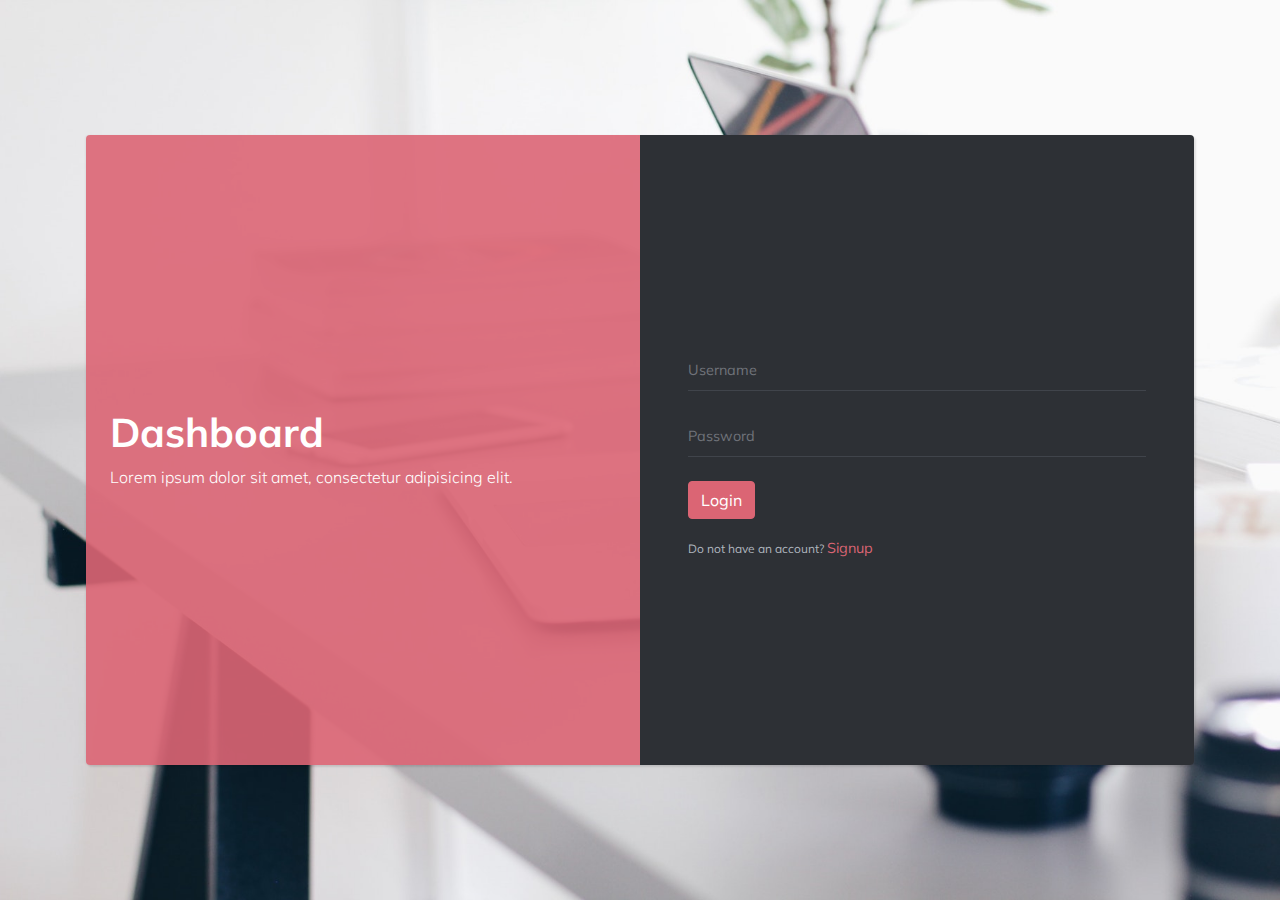
==== commit 8a074b55: "FE login integrated" ====
--- a/client/login.html
+++ b/client/login.html
@@ -39,27 +39,22 @@
               <!-- Form Panel    -->
               <div class="col-lg-6 bg-white">
                 <div class="d-flex align-items-center px-4 px-lg-5 h-100 bg-dash-dark-2">
-                  <form class="login-form py-5 w-100" method="get" action="index.html">
+                  <form class="login-form py-5 w-100" id="login-form">
                     <div class="input-material-group mb-3">
-                      <input class="input-material" id="login-username" type="text" name="loginUsername" autocomplete="off" required data-validate-field="loginUsername">
-                      <label class="label-material" for="login-username">Username</label>
+                      <input class="input-material" id="username" type="text" name="username" autocomplete="off" required data-validate-field="username">
+                      <label class="label-material" for="username">Username</label>
                     </div>
                     <div class="input-material-group mb-4">
-                      <input class="input-material" id="login-password" type="password" name="loginPassword" required data-validate-field="loginPassword">
-                      <label class="label-material" for="login-password">Password</label>
+                      <input class="input-material" id="password" type="password" name="password" required data-validate-field="password">
+                      <label class="label-material" for="password">Password</label>
                     </div>
-                    <button class="btn btn-primary mb-3" id="login" type="submit">Login</button><br><a class="text-sm text-paleBlue" href="#">Forgot Password?</a><br><small class="text-gray-500">Do not have an account? </small><a class="text-sm text-paleBlue" href="register.html">Signup</a>
+                    <button class="btn btn-primary mb-3" id="login" type="submit">Login</button><br><small class="text-gray-500">Do not have an account? </small><a class="text-sm text-paleBlue" href="register.html">Signup</a>
                   </form>
                 </div>
               </div>
             </div>
           </div>
         </div>
-      </div>
-      <div class="login-footer text-center position-absolute bottom-0 start-0 w-100">
-        <p class="text-white">Design by <a class="external" href="https://bootstrapious.com/p/admin-template">Bootstrapious</a>
-          <!-- Please do not remove the backlink to us unless you support further theme's development at https://bootstrapious.com/donate. It is part of the license conditions. Thank you for understanding :)-->
-        </p>
       </div>
     </div>
     <!-- JavaScript files-->
@@ -69,6 +64,7 @@
     <script src="vendor/choices.js/public/assets/scripts/choices.min.js"></script>
     <!-- Main File-->
     <script src="js/front.js"></script>
+    <script src="js/login.js"></script>
     <script>
       // ------------------------------------------------------- //
       //   Inject SVG Sprite - 
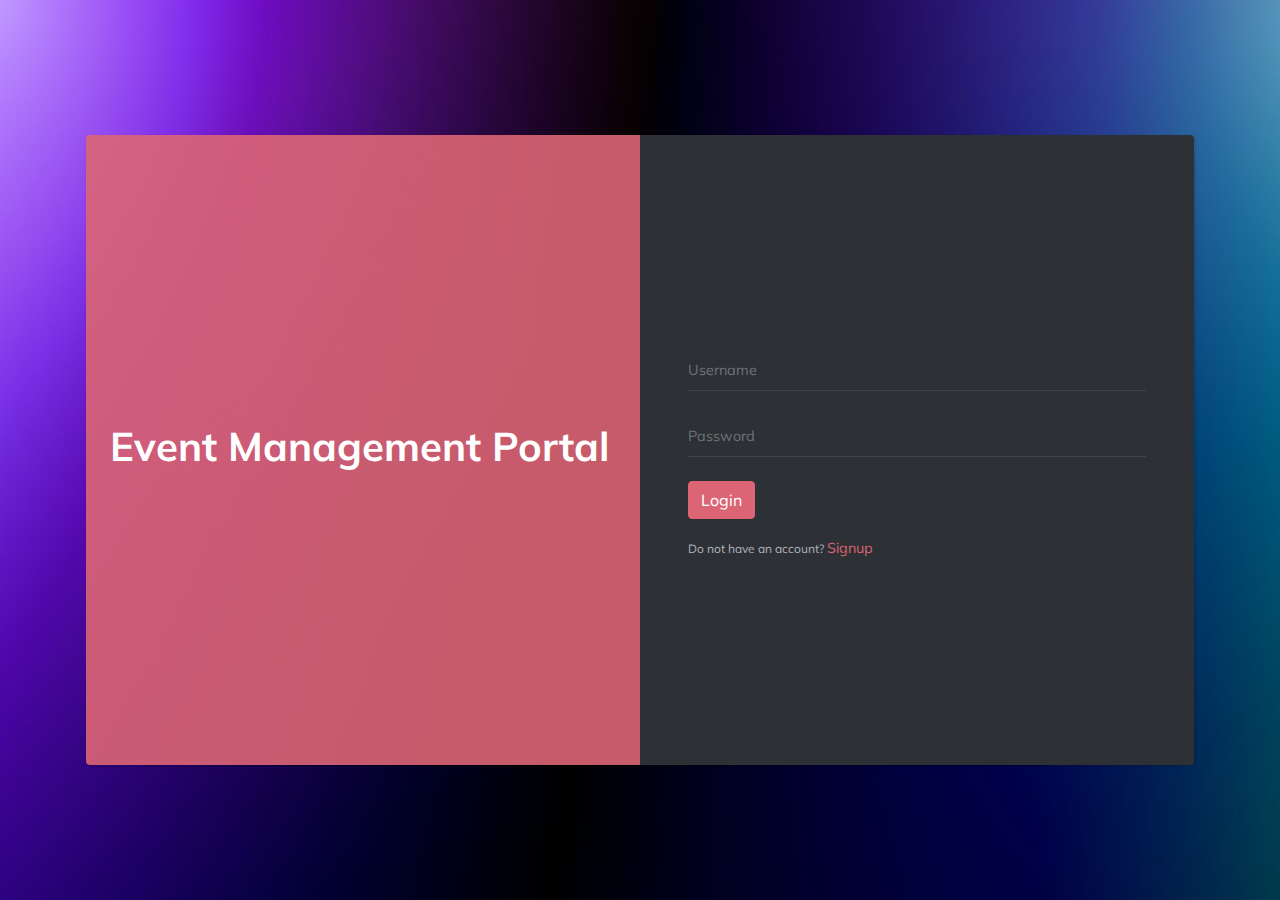
==== commit 04fc43b7: "Edited index and integrated user data" ====
--- a/client/login.html
+++ b/client/login.html
@@ -31,8 +31,7 @@
               <div class="col-lg-6">
                 <div class="info d-flex justify-content-center flex-column p-4 h-100">
                   <div class="py-5">
-                    <h1 class="display-6 fw-bold">Dashboard</h1>
-                    <p class="fw-light mb-0">Lorem ipsum dolor sit amet, consectetur adipisicing elit.</p>
+                    <h1 class="display-6 fw-bold">Event Management Portal</h1>
                   </div>
                 </div>
               </div>
